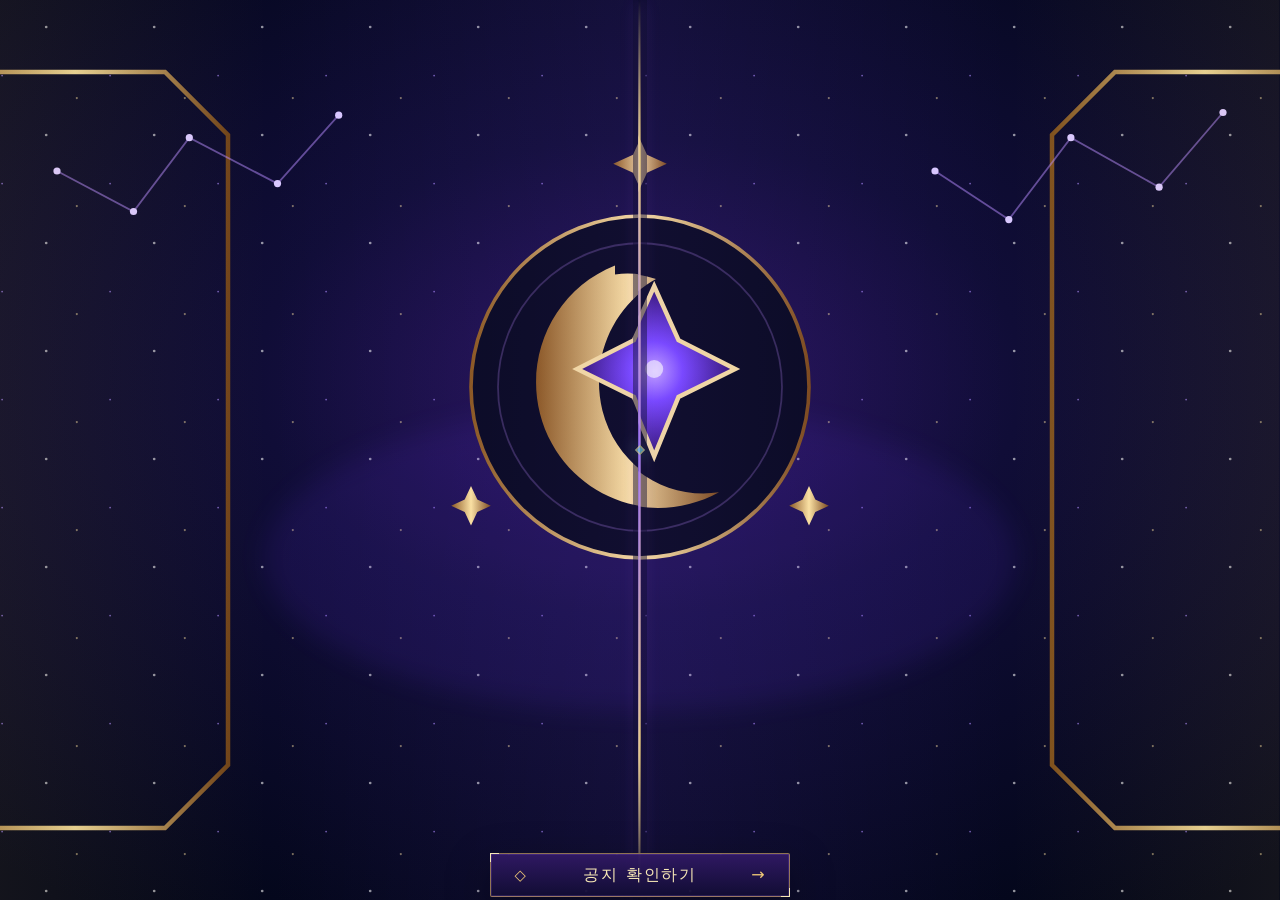
==== index.html @ 8282fabc "Update index.html" ====
<!doctype html>.
<html lang="ko">
<head>
  <meta charset="utf-8" />
  <meta name="viewport" content="width=device-width, initial-scale=1" />
  <meta name="theme-color" content="#040a13" />
  <meta name="description" content="우주네 신규 가입자를 위한 필독 공지 및 이용 안내" />
  <title>우주네 | 신입 필독 공지</title>
  <link rel="icon" type="image/svg+xml" href="assets/favicon.svg" />
  <link rel="preload" as="image" href="assets/wooju-entrance.svg" fetchpriority="high" />
  <link rel="preload" as="image" href="assets/wooju-logo.svg" />
  <link rel="stylesheet" href="styles.css" />
</head>
<body class="entrance-active">
  <div class="ambient" aria-hidden="true">
    <div class="ambient-orb orb-one"></div>
    <div class="ambient-orb orb-two"></div>
    <div class="ambient-orb orb-three"></div>
    <div class="star-field"></div>
  </div>
  <div class="noise" aria-hidden="true"></div>
  <div class="cursor-light" id="cursorLight" aria-hidden="true"></div>

  <section class="entrance entrance-v6" id="entrance" aria-label="우주네 입장 화면" data-busy="false">
    <div class="entrance-reveal" aria-hidden="true">
      <div class="reveal-halo"></div>
      <img src="assets/wooju-logo.svg" alt="" />
      <strong>우주네</strong>
      <span>WOOJU FAMILY NOTICE</span>
    </div>

    <div class="door-panel door-left" aria-hidden="true">
      <img src="assets/wooju-entrance.svg" alt="" />
      <span class="door-inner-edge"></span>
    </div>
    <div class="door-panel door-right" aria-hidden="true">
      <img src="assets/wooju-entrance.svg" alt="" />
      <span class="door-inner-edge"></span>
    </div>

    <div class="entrance-seam" aria-hidden="true"><span></span></div>
    <div class="entrance-flare" aria-hidden="true"></div>

    <div class="entrance-ui">
      <p class="entrance-overline">WOOJU FAMILY · OFFICIAL NOTICE</p>
      <button type="button" class="portal-enter-button" id="enterButton">
        <span class="portal-enter-icon" aria-hidden="true">◇</span>
        <span class="portal-enter-text">공지 확인하기</span>
        <span class="portal-enter-arrow" aria-hidden="true">→</span>
      </button>
      <p class="entrance-key"><kbd>ENTER</kbd> 키 또는 버튼을 눌러 입장하세요</p>
    </div>
  </section>

  <div class="site-shell" id="siteShell" hidden>
    <div class="reading-progress" aria-hidden="true"><div id="readingProgress"></div></div>

    <header class="topbar">
      <a class="brand" href="#welcome" aria-label="우주네 공지 처음으로">
        <img class="brand-logo" src="assets/wooju-logo.svg" alt="" />
        <div>
          <strong>우주네</strong>
          <span>WOOJU FAMILY NOTICE</span>
        </div>
      </a>

      <div class="current-section" aria-live="polite">
        <span>현재 공지</span>
        <strong id="currentSectionLabel">신입 가입 절차</strong>
      </div>

      <div class="topbar-actions">
        <button type="button" class="icon-button mobile-nav-button" id="mobileNavButton" aria-expanded="false" aria-controls="mobileNav" aria-label="공지 목록 열기">
          <span></span><span></span><span></span>
        </button>
        <button type="button" class="ghost-button" id="reopenEntrance">환영 화면</button>
      </div>
    </header>

    <div class="mobile-nav-backdrop" id="mobileNavBackdrop" hidden></div>
    <nav class="mobile-nav" id="mobileNav" aria-label="모바일 공지 메뉴" hidden>
      <div class="mobile-nav-head">
        <div class="mobile-nav-brand"><img src="assets/wooju-logo.svg" alt="" /><div><span>NOTICE INDEX</span><strong>필독 공지 목록</strong></div></div>
        <button type="button" class="nav-close" id="mobileNavClose" aria-label="공지 목록 닫기">×</button>
      </div>
      <a href="#welcome" data-section="welcome"><span>01</span> 신입 가입 절차</a>
      <a href="#rules" data-section="rules"><span>02</span> 우주네 이용수칙</a>
      <a href="#game" data-section="game"><span>03</span> 게임 이용방법</a>
      <a href="#outing" data-section="outing"><span>04</span> 외출 안내</a>
      <a href="#managers" data-section="managers"><span>05</span> 관리자 안내</a>
      <a href="#complete" data-section="complete"><span>06</span> 마무리 안내</a>
    </nav>

    <div class="layout">
      <aside class="sidebar" aria-label="공지 메뉴">
        <div class="sidebar-title">
          <img src="assets/wooju-logo.svg" alt="" />
          <div><span>NOTICE INDEX</span><strong>필독 공지 목록</strong></div>
        </div>
        <nav class="side-nav" id="sideNav">
          <a href="#welcome" data-section="welcome"><span>01</span><b>신입 가입 절차</b></a>
          <a href="#rules" data-section="rules"><span>02</span><b>우주네 이용수칙</b></a>
          <a href="#game" data-section="game"><span>03</span><b>게임 이용방법</b></a>
          <a href="#outing" data-section="outing"><span>04</span><b>외출 안내</b></a>
          <a href="#managers" data-section="managers"><span>05</span><b>관리자 안내</b></a>
          <a href="#complete" data-section="complete"><span>06</span><b>마무리 안내</b></a>
        </nav>
        <div class="sidebar-note">
          <span class="status-dot"></span>
          공지는 운영 상황에 따라 변경될 수 있습니다.
        </div>
      </aside>

      <main class="content" id="content">
        <section class="notice-section hero-section" id="welcome" data-title="신입 가입 절차">
          <div class="section-watermark" aria-hidden="true">01</div>
          <header class="section-header reveal">
            <div class="section-kicker"><span></span> NEW MEMBER GUIDE</div>
            <h2>신입 필독 공지</h2>
            <p class="section-lead">우주네에 오신 것을 환영합니다. 아래 가입 조건과 절차를 순서대로 완료해 주세요.</p>
          </header>

          <div class="notice-banner gold-banner reveal">
            <div class="banner-icon">🔥</div>
            <div>
              <strong>가입 제한 사항</strong>
              <p>2006년생 및 이전 출생자 성인</b>이면 가입할 수 있습니다.</p>
            </div>
          </div>

          <div class="step-grid">
            <article class="step-card reveal">
              <div class="step-number">01</div>
              <div class="step-content">
                <span class="step-label">KAKAO TALK</span>
                <h3>카카오톡 닉네임 변경</h3>
                <p>신규 가입자는 오픈채팅방 닉네임을 아래 양식에 맞게 변경해 주세요.</p>
                <div class="format-box">
                  <span>닉네임 양식</span>
                  <strong> 출생년도 롤닉네임#태그 성별 </strong>
                  <small>예시: 00 이 궤#에에엑 남 </small>
                </div>
              </div>
            </article>

            <article class="step-card reveal">
              <div class="step-number">02</div>
              <div class="step-content">
                <span class="step-label">RECRUIT ROOM</span>
                <h3>공지 구인방 가입</h3>
                <p>본방 닉네임 변경을 완료했다면 구인방에 입장해 동일한 닉네임으로 변경해 주세요.</p>
                <div class="link-panel">
                  <div>
                    <small>구인방 비밀번호</small>
                    <strong id="roomPassword">1107</strong>
                  </div>
                  <button type="button" class="mini-button" id="copyPassword">비밀번호 복사</button>
                </div>
                <a class="external-button kakao" href="https://open.kakao.com/o/gxg5MjFh" target="_blank" rel="noopener noreferrer"><span>우주네 공지 구인방 입장하기</span><i>↗</i></a>
              </div>
            </article>

            <article class="step-card reveal">
              <div class="step-number">03</div>
              <div class="step-content">
                <span class="step-label">DISCORD</span>
                <h3>디스코드 가입 및 자기소개</h3>
                <p>디스코드 서버에 가입한 뒤 질문지를 작성하고, 역할이 부여되면 자기소개 채널에서 양식에 맞게 작성해 주세요.</p>
                <div class="format-box">
                  <span>자기소개 양식</span>
                  <strong>닉네임#태그 / 선호 모드 / 주 라인</strong>
                  <small>예시: 이궤#에에엑 / 솔랭·자랭 / 원딜</small>
                </div>
                <a class="external-button discord" href="https://discord.gg/sddT4wZCD" target="_blank" rel="noopener noreferrer"><span>우주네 디스코드 입장하기</span><i>↗</i></a>
              </div>
            </article>
          </div>

          <div class="sub-guide reveal">
            <div class="sub-guide-title">
              <span>DISCORD GUIDE</span>
              <h3>디스코드 자기소개 진행 순서</h3>
            </div>
            <ol class="timeline-list">
              <li><span>1</span><div><strong>서버 가입 질문지 작성</strong><p>가입 직후 표시되는 질문지를 정확하게 작성해 주세요. 완료 후 역할이 자동으로 부여됩니다.</p></div></li>
              <li><span>2</span><div><strong>자기소개 채널 찾기</strong><p>역할 부여가 완료되면 서버 내 자기소개 채널로 이동해 주세요.</p></div></li>
              <li><span>3</span><div><strong>양식에 맞게 작성</strong><p>앞서 작성된 소개를 참고해 닉네임#태그, 선호 모드, 주 라인을 작성해 주세요.</p></div></li>
            </ol>
          </div>

          <div class="notice-banner danger-banner reveal">
            <div class="banner-icon">📛</div>
            <div>
              <strong>10분 이내 가입 절차를 완료해 주세요</strong>
              <p>입장 후 10분 이내에 절차를 이행하지 않을 경우 강퇴 처리될 수 있습니다.</p>
            </div>
          </div>

          <div class="love-box reveal">
            <span>🖤</span>
            <div><strong>우주네 LOVE BUTTON</strong><p>모든 가입 절차를 완료했다면 오픈채팅방 하트도 한 번 눌러주세요!</p></div>
          </div>

          <div class="section-actions reveal">
            <span></span>
            <a class="next-button" href="#rules">이용수칙 보기 <span>→</span></a>
          </div>
        </section>

        <section class="notice-section" id="rules" data-title="우주네 이용수칙">
          <div class="section-watermark" aria-hidden="true">02</div>
          <header class="section-header reveal">
            <div class="section-kicker"><span></span> COMMUNITY POLICY</div>
            <h2>우주네 이용수칙</h2>
            <p class="section-lead">서로에 대한 존중과 배려를 기본으로, 모두가 즐겁게 게임하기 위한 우리만의 약속입니다.</p>
          </header>

          <div class="notice-banner blue-banner reveal">
            <div class="banner-icon">🙏</div>
            <div>
              <strong>꼭 지켜야 할 마인드</strong>
              <p>과도한 친목, 비난, 무례한 장난과 비매너 행동은 삼가 주세요. 문제가 발생하면 관리자에게 적극적으로 알려 더 깨끗한 문화를 함께 만들어 주세요.</p>
            </div>
          </div>

          <div class="rule-groups reveal">
            <details class="rule-card" open>
              <summary><span class="rule-index">01</span><span>언행과 기본예절</span><i>＋</i></summary>
              <div class="rule-body">
                <ul>
                  <li>상대방의 동의 없이 반말하지 말아주세요.</li>
                  <li>상호 동의 후 편하게 대화하는 것은 가능하지만 처음부터 지나치게 가벼운 말투나 음슴체는 자제해 주세요.</li>
                  <li>비난, 조롱, 욕설 등 상대방의 기분을 상하게 하는 언행은 금지됩니다.</li>
                </ul>
              </div>
            </details>

            <details class="rule-card">
              <summary><span class="rule-index">02</span><span>파티 작성 및 참여</span><i>＋</i></summary>
              <div class="rule-body">
                <ul>
                  <li>파티 신청은 반드시 본인이 직접 작성해야 하며 대리 작성은 금지됩니다.</li>
                  <li>참여 순서는 구인방 작성 기준 선착순이며 예약성 신청은 인정되지 않습니다.</li>
                  <li>작성 후에는 정해진 시간에 접속하고 디스코드에서 대기해 주세요.</li>
                  <li>본방 파티 광고는 최대 2시간에 1회만 가능합니다.</li>
                  <li>외부인은 인원이 부족할 때만 초대할 수 있으며 내전 참여는 불가능합니다.</li>
                </ul>
              </div>
            </details>

            <details class="rule-card">
              <summary><span class="rule-index">03</span><span>디스코드 마이크 필수</span><i>＋</i></summary>
              <div class="rule-body">
                <p>우주네 파티 참여 시 디스코드 마이크 사용은 필수입니다. 최소한의 소통과 게임 브리핑이 가능한 상태로 참여해 주세요.</p>
              </div>
            </details>

            <details class="rule-card">
              <summary><span class="rule-index">04</span><span>금지 행위</span><i>＋</i></summary>
              <div class="rule-body">
                <ul>
                  <li>이성 교제만을 목적으로 반복 접근하거나 불쾌감을 주는 행위</li>
                  <li>우주네 인원만을 따로 모아 별도의 디스코드 서버나 친목 그룹을 만드는 행위</li>
                  <li>노쇼, 금전 대여·요구, 퇴장 조치된 인원과 지속적으로 게임하는 행위</li>
                  <li>문제가 확인되는 경우 관련 자료를 보존하며 필요한 경우 신고 또는 법적 조치가 진행될 수 있습니다.</li>
                  <li>함께 가입한 이용자가 중대한 문제로 퇴장된 경우 상황에 따라 동반 가입자도 함께 조치될 수 있습니다.</li>
                </ul>
              </div>
            </details>

            <details class="rule-card">
              <summary><span class="rule-index">05</span><span>활동 유지 기준</span><i>＋</i></summary>
              <div class="rule-body activity-grid">
                <div><small>기존 이용자</small><strong>월 2회 이상</strong><span>3인 이상 파티 참여</span></div>
                <div><small>신규 이용자</small><strong>가입 후 7일 이내 1회</strong><span>3인 이상 파티 참여</span></div>
                <div><small>관리자</small><strong>주 2회 이상</strong><span>3인 이상 파티 참여</span></div>
                <p class="full-row">현실 일정이나 개인 사정으로 참여가 어렵다면 미리 관리자에게 알려주세요. 사전에 전달된 사유가 있다면 바로 퇴장 처리하지 않습니다.</p>
              </div>
            </details>

            <details class="rule-card">
              <summary><span class="rule-index">06</span><span>채팅방 기본 규칙</span><i>＋</i></summary>
              <div class="rule-body">
                <div class="strong-warning">❌ 작성한 메시지는 절대 임의로 삭제하지 말아주세요.</div>
                <div class="strong-warning">❌ 기본적인 매너와 예의를 반드시 지켜주세요.</div>
              </div>
            </details>
          </div>

          <div class="notice-banner danger-banner compact-banner reveal">
            <div class="banner-icon">💥</div>
            <div><strong>이용수칙 미숙지로 인한 불이익은 본인 책임입니다.</strong><p>규칙 위반 시 경고가 부여되며 중대한 사안은 별도의 경고 없이 즉시 제재 또는 퇴장 처리될 수 있습니다.</p></div>
          </div>

          <div class="section-actions reveal">
            <a class="prev-button" href="#welcome">← 가입 절차</a>
            <a class="next-button" href="#game">게임 이용방법 <span>→</span></a>
          </div>
        </section>

        <section class="notice-section" id="game" data-title="게임 이용방법">
          <div class="section-watermark" aria-hidden="true">03</div>
          <header class="section-header reveal">
            <div class="section-kicker"><span></span> GAME PLAY GUIDE</div>
            <h2>우주네 게임 이용방법</h2>
            <p class="section-lead">파티에 참가하기 전 아래 실전 이용 규칙을 확인해 주세요.</p>
          </header>

          <div class="feature-grid three-columns">
            <article class="feature-card reveal">
              <span class="feature-icon">1️⃣</span>
              <h3>파티 게임 매너</h3>
              <ul>
                <li>과도한 훈수, 지적, 욕설, 한숨은 자제해 주세요.</li>
                <li>팀원에게 불쾌감을 주지 않도록 언행에 주의해 주세요.</li>
                <li>고의로 게임을 망치는 행위는 절대 금지합니다.</li>
                <li>파티 참여 시 디스코드 마이크를 켜고 최소한의 소통과 브리핑을 해주세요.</li>
              </ul>
            </article>

            <article class="feature-card reveal">
              <span class="feature-icon">2️⃣</span>
              <h3>막판 및 파티 해체</h3>
              <ul>
                <li>이번 판이 막판이면 이름을 빼고 시간 표기에 <b>‘다음 판’</b>을 적어주세요.</li>
                <li>파티 자체를 종료한다면 구인글에 <b>‘쫑’</b> 또는 <b>‘ㅉ’</b>을 남겨주세요.</li>
                <li>다음 참여자들이 혼동 없이 이용할 수 있도록 종료 표시를 정확히 해주세요.</li>
              </ul>
            </article>

            <article class="feature-card reveal">
              <span class="feature-icon">3️⃣</span>
              <h3>양식 작성 규칙</h3>
              <ul>
                <li>파티 모집 양식을 반드시 준수해 주세요.</li>
                <li>타인이 대신 작성하는 대리 신청은 금지됩니다.</li>
                <li>닉네임 작성 시 롤 태그를 반드시 함께 기입해 주세요.</li>
                <li>고정 인원끼리만 반복해서 게임하는 행위를 줄이기 위한 규칙입니다.</li>
              </ul>
            </article>
          </div>

          <div class="quote-panel reveal"><span>“</span>승패보다 함께하는 사람에 대한 존중이 우선입니다.<span>”</span></div>

          <div class="section-actions reveal">
            <a class="prev-button" href="#rules">← 이용수칙</a>
            <a class="next-button" href="#outing">외출 안내 <span>→</span></a>
          </div>
        </section>

        <section class="notice-section" id="outing" data-title="외출 안내">
          <div class="section-watermark" aria-hidden="true">04</div>
          <header class="section-header reveal">
            <div class="section-kicker"><span></span> TEMPORARY LEAVE</div>
            <h2>우주네 외출 안내</h2>
            <p class="section-lead">배터리 문제, 여행, 휴대폰 교체·수리 등 개인적인 사정으로 톡방을 잠시 나가야 할 때 이용하는 제도입니다.</p>
          </header>

          <div class="outing-layout reveal">
            <div class="outing-visual" aria-hidden="true">
              <div class="outing-stars"></div>
              <div class="moon"></div>
              <div class="mountain mountain-one"></div>
              <div class="mountain mountain-two"></div>
              <div class="path-line"></div>
              <div class="outing-badge">AWAY</div>
            </div>
            <div class="outing-copy">
              <h3>잠시 나가야 한다면 외출 관리자에게 먼저 연락해 주세요.</h3>
              <p>방을 나가기 전 외출 사유와 복귀 예정일을 전달해야 합니다. 관리자에게 알리지 않고 임의로 퇴장한 경우 재입장이 제한될 수 있습니다.</p>
              <div class="format-box outing-format">
                <span>외출 신청 예시</span>
                <strong>닉네임 / 외출 사유 / 외출 기간 / 복귀 예정일</strong>
                <small>예시: 이궤 / 휴대폰 수리 / 7월 30일~8월 2일 / 8월 2일 복귀</small>
              </div>
              <div class="manager-chip"><span>💙</span><div><small>외출 관리자</small><strong>효 월</strong></div></div>
            </div>
          </div>

          <div class="section-actions reveal">
            <a class="prev-button" href="#game">← 게임 이용방법</a>
            <a class="next-button" href="#managers">관리자 안내 <span>→</span></a>
          </div>
        </section>

        <section class="notice-section" id="managers" data-title="관리자 안내">
          <div class="section-watermark" aria-hidden="true">05</div>
          <header class="section-header reveal">
            <div class="section-kicker"><span></span> WOOJU FAMILY MANAGER</div>
            <h2>관리자 안내</h2>
            <p class="section-lead">문의 내용에 맞는 담당 관리자에게 연락하면 더욱 빠르게 도움을 받을 수 있습니다.</p>
          </header>

          <div class="manager-grid">
            <article class="manager-card reveal" data-heart="❤"><span class="manager-heart">❤</span><div class="manager-avatar">a</div><h3>aa5a#우 주</h3><strong>대장 · 총사령관</strong><p>우주네 전체 운영 총괄</p></article>
            <article class="manager-card reveal" data-heart="🧡"><span class="manager-heart">🧡</span><div class="manager-avatar">노</div><h3>노 을#빛바다</h3><strong>부대장</strong><p>디스코드 관리 · 고민 상담</p></article>
            <article class="manager-card reveal" data-heart="💛"><span class="manager-heart">💛</span><div class="manager-avatar">M</div><h3>MU지개반사#KR1</h3><strong>외전 관리자</strong><p>외전 관련 운영 및 문의</p></article>
            <article class="manager-card reveal" data-heart="💚"><span class="manager-heart">💚</span><div class="manager-avatar">이</div><h3>이 브#E v e</h3><strong>디스코드 관리자</strong><p>디스코드 서버 이용 문의</p></article>
            <article class="manager-card reveal" data-heart="💙"><span class="manager-heart">💙</span><div class="manager-avatar">효</div><h3>효 월#0227</h3><strong>외출 관리자</strong><p>외출 신청 및 복귀 문의</p></article>
            <article class="manager-card reveal" data-heart="💜"><span class="manager-heart">💜</span><div class="manager-avatar">R</div><h3>RAON#0501</h3><strong>내전·외전 관리자</strong><p>내전 및 외전 진행 관리</p></article>
            <article class="manager-card reveal" data-heart="🤎"><span class="manager-heart">🤎</span><div class="manager-avatar">T</div><h3>T1 Aiming#KR1</h3><strong>구인방 관리자</strong><p>구인방 및 파티 모집 문의</p></article>
            <article class="manager-card reveal" data-heart="🖤"><span class="manager-heart">🖤</span><div class="manager-avatar">토</div><h3>토실토실토끼#깡 총</h3><strong>모든 문의 서브 관리자</strong><p>담당자가 불분명한 기타 문의 응대</p></article>
            <article class="manager-card featured-manager reveal" data-heart="💖"><span class="manager-heart">💖</span><div class="manager-avatar">이</div><h3>이 궤#에에엑</h3><strong>웹사이트 관리자</strong><p>공지 사이트 제작 · 수정 · 오류 문의</p></article>
          </div>

          <div class="contact-guide reveal">
            <div class="contact-guide-head"><span>QUICK CONTACT</span><h3>빠른 문의 안내</h3></div>
            <div class="contact-grid">
              <span>외출 신청 <b>효 월</b></span>
              <span>구인방 관련 <b>T1 Aiming</b></span>
              <span>디스코드 관련 <b>노 을 · 이 브</b></span>
              <span>내전·외전 관련 <b>RAON · MU지개반사</b></span>
              <span>기타 문의 관련 <b>토실토실토끼</b></span>
              <span>웹사이트 오류 <b>이 궤</b></span>
            </div>
          </div>

          <div class="section-actions reveal">
            <a class="prev-button" href="#outing">← 외출 안내</a>
            <a class="next-button" href="#complete">마무리 안내 <span>→</span></a>
          </div>
        </section>

        <section class="notice-section completion-section" id="complete" data-title="마무리 안내">
          <div class="section-watermark" aria-hidden="true">06</div>
          <div class="final-visual reveal" aria-hidden="true">
            <div class="final-orbit orbit-one"></div>
            <div class="final-orbit orbit-two"></div>
            <img class="final-logo" src="assets/wooju-logo.svg" alt="" />
          </div>
          <header class="section-header reveal">
            <div class="section-kicker centered"><span></span> WELCOME TO WOOJU FAMILY <span></span></div>
            <h2>이제 우주네를 즐겨주세요</h2>
            <p class="section-lead">가입 절차와 이용수칙을 모두 읽으셨다면 준비가 끝났습니다. 서로를 존중하며 즐겁게 활동해 주세요.</p>
          </header>

          <div class="final-summary reveal">
            <span><b>01</b> 가입 절차</span>
            <span><b>02</b> 이용수칙</span>
            <span><b>03</b> 게임 이용방법</span>
            <span><b>04</b> 외출 안내</span>
            <span><b>05</b> 관리자 안내</span>
          </div>

          <button type="button" class="complete-button reveal" id="completeButton">
            <span>우주네 공지 확인 완료</span>
            <small>버튼을 눌러 안내를 마무리하세요</small>
          </button>

          <a class="text-link reveal" href="#welcome">공지 처음부터 다시 보기</a>
        </section>

        <footer class="footer">
          <div class="brand footer-brand"><img class="brand-logo" src="assets/wooju-logo.svg" alt="" /><div><strong>우주네</strong><span>별빛 아래, 하나로 이어진 우리의 이야기</span></div></div>
          <p>본 페이지는 우주네 오픈채팅방 신규 가입자를 위한 공식 공지 페이지입니다.</p>
        </footer>
      </main>
    </div>

    <button type="button" class="back-to-top" id="backToTop" aria-label="페이지 맨 위로">↑</button>
  </div>

  <div class="toast" id="toast" role="status" aria-live="polite"></div>

  <div class="modal" id="successModal" hidden>
    <div class="modal-backdrop" data-close-modal></div>
    <div class="modal-panel" role="dialog" aria-modal="true" aria-labelledby="successTitle">
      <div class="modal-rays" aria-hidden="true"></div>
      <div class="success-ring"><span>✓</span></div>
      <p class="eyebrow">WELCOME TO WOOJU FAMILY</p>
      <h2 id="successTitle">가입 준비가 완료되었습니다!</h2>
      <p>디스코드 자기소개까지 완료하셨다면 모든 가입 절차가 끝났습니다.<br />규칙을 지키며 즐겁게 활동해 주세요! 🤞</p>
      <button type="button" class="primary-button" data-close-modal><span>확인</span><span class="button-arrow">→</span></button>
    </div>
  </div>

  <script src="script.js"></script>
</body>
</html>
---- styles.css ----
:root {
  --bg: #030811;
  --bg-soft: #07111e;
  --panel: rgba(8, 20, 34, 0.82);
  --panel-strong: #0b192a;
  --panel-light: #10253b;
  --line: rgba(159, 190, 219, 0.15);
  --line-bright: rgba(95, 207, 226, 0.25);
  --line-gold: rgba(216, 183, 102, 0.42);
  --text: #eef5fb;
  --muted: #9caec0;
  --gold: #d9b96b;
  --gold-light: #f4dfa1;
  --cyan: #5dcde1;
  --cyan-soft: #2e7189;
  --blue: #5c8cff;
  --danger: #ff7582;
  --success: #76d9a4;
  --shadow: 0 30px 90px rgba(0, 0, 0, 0.46);
  --sidebar-width: 270px;
  --topbar-height: 78px;
}

* { box-sizing: border-box; }
html { scroll-behavior: smooth; scroll-padding-top: var(--topbar-height); }
body {
  margin: 0;
  min-width: 320px;
  min-height: 100vh;
  color: var(--text);
  background: var(--bg);
  font-family: "Pretendard", "Noto Sans KR", "Apple SD Gothic Neo", "Malgun Gothic", system-ui, sans-serif;
  line-height: 1.68;
  overflow-x: hidden;
}

a { color: inherit; text-decoration: none; }
button, input { font: inherit; }
button { color: inherit; }
[hidden] { display: none !important; }
::selection { color: #061019; background: var(--gold-light); }

.ambient {
  position: fixed;
  inset: 0;
  z-index: -3;
  overflow: hidden;
  pointer-events: none;
  background:
    linear-gradient(180deg, rgba(4, 11, 19, .35), rgba(2, 6, 12, .9)),
    radial-gradient(circle at 50% -10%, rgba(66, 159, 196, .12), transparent 42%);
}
.ambient::after {
  content: "";
  position: absolute;
  inset: 0;
  background-image:
    linear-gradient(rgba(96, 150, 182, .035) 1px, transparent 1px),
    linear-gradient(90deg, rgba(96, 150, 182, .035) 1px, transparent 1px);
  background-size: 88px 88px;
  mask-image: linear-gradient(to bottom, rgba(0,0,0,.85), transparent 82%);
}
.ambient-orb {
  position: absolute;
  border-radius: 50%;
  filter: blur(75px);
  opacity: .28;
  animation: orbFloat 18s ease-in-out infinite alternate;
}
.orb-one { width: 520px; height: 520px; left: -180px; top: 8%; background: #155278; }
.orb-two { width: 450px; height: 450px; right: -130px; top: 28%; background: #735a1d; animation-delay: -6s; }
.orb-three { width: 380px; height: 380px; left: 42%; bottom: -170px; background: #123f64; animation-delay: -11s; }
.star-field {
  position: absolute;
  inset: -20%;
  opacity: .28;
  background-image:
    radial-gradient(circle, rgba(255,255,255,.7) 0 1px, transparent 1.4px),
    radial-gradient(circle, rgba(95,205,225,.5) 0 1px, transparent 1.6px);
  background-position: 0 0, 27px 36px;
  background-size: 78px 78px, 113px 113px;
  animation: starDrift 70s linear infinite;
}
.noise {
  position: fixed;
  inset: 0;
  pointer-events: none;
  z-index: 200;
  opacity: .035;
  background-image: url("data:image/svg+xml,%3Csvg viewBox='0 0 180 180' xmlns='http://www.w3.org/2000/svg'%3E%3Cfilter id='n'%3E%3CfeTurbulence type='fractalNoise' baseFrequency='.88' numOctaves='3' stitchTiles='stitch'/%3E%3C/filter%3E%3Crect width='100%25' height='100%25' filter='url(%23n)' opacity='.75'/%3E%3C/svg%3E");
}
.cursor-light {
  position: fixed;
  z-index: -1;
  width: 440px;
  height: 440px;
  left: 0;
  top: 0;
  transform: translate(-50%, -50%);
  border-radius: 50%;
  pointer-events: none;
  opacity: .08;
  filter: blur(8px);
  background: radial-gradient(circle, rgba(83, 202, 225, .8), transparent 68%);
  transition: opacity .3s ease;
}

/* Entrance — lightweight, compositor-only motion */
body.entrance-active .ambient,
body.entrance-active .noise,
body.entrance-active .cursor-light {
  visibility: hidden;
}
.entrance {
  position: fixed;
  inset: 0;
  z-index: 150;
  display: grid;
  place-items: center;
  overflow: hidden;
  isolation: isolate;
  background: #02060c;
  opacity: 1;
  transition: opacity .26s ease-out;
}
.entrance-sky {
  position: absolute;
  inset: 0;
  z-index: -2;
  background:
    radial-gradient(ellipse at 50% 44%, rgba(64, 166, 199, .23), transparent 30%),
    radial-gradient(ellipse at 50% 90%, rgba(217, 180, 92, .13), transparent 38%),
    linear-gradient(180deg, #02060d 0%, #071522 60%, #02050a 100%);
}
.entrance-sky::before {
  content: "";
  position: absolute;
  inset: 0;
  opacity: .16;
  background-image: radial-gradient(circle, rgba(255,255,255,.72) 0 1px, transparent 1.35px);
  background-size: 86px 86px;
}
.entrance-sky::after { display: none; }

.portal-world {
  position: absolute;
  inset: 0;
  z-index: 0;
  overflow: hidden;
  opacity: 1;
  transform: translate3d(0,0,0) scale(1);
  transform-origin: center;
  background:
    radial-gradient(circle at 50% 45%, rgba(239,218,151,.34), transparent 4%),
    radial-gradient(ellipse at 50% 48%, rgba(68,184,216,.31), transparent 23%),
    linear-gradient(180deg, #061321 0 45%, #02070d 100%);
  transition: transform .36s ease-out, opacity .26s ease-out;
  will-change: transform, opacity;
}
.portal-world::before {
  content: "";
  position: absolute;
  inset: 0;
  opacity: .35;
  background: repeating-conic-gradient(from 0deg at 50% 50%, rgba(90,205,226,.07) 0 1deg, transparent 1deg 14deg);
  mask-image: radial-gradient(circle at center, #000 0 8%, rgba(0,0,0,.82) 26%, transparent 66%);
}
.portal-world::after {
  content: "";
  position: absolute;
  inset: 0;
  background:
    linear-gradient(90deg, rgba(2,7,13,.92), transparent 21% 79%, rgba(2,7,13,.92)),
    linear-gradient(180deg, transparent 52%, rgba(0,0,0,.58));
}
.portal-horizon {
  position: absolute;
  z-index: 1;
  left: 50%;
  top: 47%;
  width: min(74vw, 860px);
  height: 2px;
  transform: translateX(-50%);
  background: linear-gradient(90deg, transparent, rgba(96,211,231,.82), #f0d790, rgba(96,211,231,.82), transparent);
  box-shadow: 0 0 18px rgba(89,203,225,.5), 0 0 54px rgba(88,190,214,.18);
}
.portal-path {
  position: absolute;
  z-index: 1;
  left: 50%;
  top: 48%;
  bottom: -12%;
  width: min(64vw, 660px);
  transform: translateX(-50%);
  clip-path: polygon(47% 0, 53% 0, 100% 100%, 0 100%);
  background:
    repeating-linear-gradient(180deg, transparent 0 44px, rgba(224,196,118,.1) 45px, transparent 46px),
    linear-gradient(180deg, rgba(219,190,113,.14), rgba(41,127,158,.07) 38%, rgba(2,7,13,.1));
}
.portal-destination {
  position: absolute;
  z-index: 2;
  left: 50%;
  top: 43.5%;
  display: grid;
  gap: 2px;
  transform: translate(-50%, -50%) scale(.72);
  text-align: center;
  opacity: .58;
  text-shadow: 0 0 16px rgba(94,206,226,.46);
}
.portal-destination span {
  color: #f1dfaa;
  font-family: Georgia, "Times New Roman", serif;
  font-size: clamp(1rem, 2.5vw, 1.7rem);
  letter-spacing: .26em;
}
.portal-destination small { color: #83b6c7; font-size: .48rem; letter-spacing: .34em; }
.portal-rings { display: none; }

.gate {
  position: absolute;
  z-index: 3;
  top: 0;
  bottom: 0;
  width: 50.15%;
  overflow: hidden;
  transform: translate3d(0,0,0);
  backface-visibility: hidden;
  background:
    linear-gradient(90deg, rgba(255,255,255,.025), transparent 30%),
    repeating-linear-gradient(90deg, transparent 0 16.8%, rgba(216,183,102,.055) 17.2%, transparent 17.7%),
    linear-gradient(180deg, #0a1a2e 0%, #06101d 70%, #02060b 100%);
  border-color: rgba(216,183,102,.2);
  border-style: solid;
  box-shadow: inset 0 0 90px rgba(0,0,0,.46), 0 0 30px rgba(0,0,0,.55);
  transition: transform .72s cubic-bezier(.76,0,.24,1);
  will-change: transform;
}
.gate::before {
  content: "";
  position: absolute;
  top: 5%;
  bottom: 5%;
  width: 23%;
  border: 1px solid rgba(216,183,102,.17);
  background:
    linear-gradient(180deg, rgba(216,183,102,.07), transparent 38%, rgba(45,126,161,.07)),
    repeating-linear-gradient(0deg, transparent 0 48px, rgba(216,183,102,.04) 49px, transparent 50px);
}
.gate::after { display: none; }
.gate > span {
  position: absolute;
  top: 50%;
  width: 110px;
  height: 110px;
  transform: translateY(-50%) rotate(45deg);
  border: 1px solid rgba(216,183,102,.24);
  box-shadow: inset 0 0 0 9px rgba(3,10,18,.72), inset 0 0 0 10px rgba(95,204,224,.13);
}
.gate-left { left: 0; border-width: 0 1px 0 0; }
.gate-right { right: 0; border-width: 0 0 0 1px; }
.gate-left::before { right: 8%; }
.gate-right::before { left: 8%; }
.gate-left > span { right: -55px; }
.gate-right > span { left: -55px; }
.gate-seam {
  position: absolute;
  z-index: 5;
  top: 0;
  bottom: 0;
  left: 50%;
  width: 2px;
  transform: translateX(-50%) scaleY(1);
  transform-origin: center;
  opacity: .9;
  background: linear-gradient(180deg, transparent 5%, rgba(244,223,161,.76), rgba(92,205,225,.95), rgba(244,223,161,.76), transparent 95%);
  box-shadow: 0 0 12px rgba(92,205,225,.5), 0 0 30px rgba(244,223,161,.22);
  transition: opacity .18s ease-out, transform .32s ease-out;
}
.entrance-aura {
  position: absolute;
  z-index: 2;
  top: 10%;
  bottom: 10%;
  left: 50%;
  width: min(28vw, 300px);
  transform: translateX(-50%) scaleX(.08);
  opacity: .2;
  background: linear-gradient(90deg, transparent, rgba(93,205,225,.34), rgba(250,232,174,.48), rgba(93,205,225,.34), transparent);
  transition: transform .58s ease-out, opacity .42s ease-out;
  will-change: transform, opacity;
}
.entry-flash {
  position: absolute;
  z-index: 9;
  inset: 0;
  pointer-events: none;
  opacity: 0;
  background: rgba(232,247,255,.72);
  transition: opacity .18s ease-out;
}
.entrance-content {
  position: relative;
  z-index: 7;
  width: min(1120px, calc(100% - 48px));
  padding: 42px 24px;
  text-align: center;
  transform: translate3d(0,0,0);
  transition: opacity .18s ease-out, transform .22s ease-out;
  will-change: transform, opacity;
}
.entrance-content::before,
.entrance-content::after {
  content: "";
  position: absolute;
  top: 49%;
  width: clamp(40px, 12vw, 150px);
  height: 1px;
  background: linear-gradient(90deg, transparent, rgba(216,183,102,.55));
}
.entrance-content::before { right: calc(100% - 40px); }
.entrance-content::after { left: calc(100% - 40px); transform: scaleX(-1); }
.entrance h1 {
  margin: 0;
  font-family: Georgia, "Times New Roman", serif;
  font-size: clamp(2.25rem, 6vw, 5rem);
  line-height: 1.12;
  letter-spacing: -.035em;
  text-shadow: 0 8px 44px rgba(0,0,0,.62);
}
.entrance h1 em { color: var(--gold-light); font-style: normal; }
@media (min-width: 701px) { .entrance h1 > span { white-space: nowrap; } }
.entrance-copy { margin: 22px auto 31px; color: #b5c7d8; font-size: clamp(.96rem, 2vw, 1.14rem); }
.entrance-bottom {
  position: absolute;
  left: 50%;
  bottom: 25px;
  z-index: 7;
  display: flex;
  align-items: center;
  gap: 14px;
  width: min(560px, calc(100% - 48px));
  transform: translateX(-50%);
  color: #5d758a;
  font-size: .58rem;
  letter-spacing: .24em;
  transition: opacity .18s ease-out, transform .22s ease-out;
}
.entrance-bottom span { flex: 1; height: 1px; background: linear-gradient(90deg, transparent, rgba(216,183,102,.3)); }
.entrance-bottom span:last-child { transform: scaleX(-1); }
.keyboard-hint { margin: 18px 0 0; color: #6c8196; font-size: .76rem; }
kbd { padding: 3px 7px; border: 1px solid rgba(216,183,102,.25); border-bottom-color: rgba(216,183,102,.48); border-radius: 4px; background: rgba(0,0,0,.25); color: #b9a978; font-size: .64rem; letter-spacing: .08em; }

.entrance.opening .entrance-content {
  opacity: 0;
  transform: translate3d(0,-5px,0) scale(.985);
  pointer-events: none;
}
.entrance.opening .entrance-bottom {
  opacity: 0;
  transform: translateX(-50%) translateY(8px);
}
.entrance.opening .gate-seam {
  opacity: 0;
  transform: translateX(-50%) scaleY(.7);
}
.entrance.opening .gate-left { transform: translate3d(-101%,0,0); }
.entrance.opening .gate-right { transform: translate3d(101%,0,0); }
.entrance.opening .entrance-aura {
  opacity: .74;
  transform: translateX(-50%) scaleX(1);
}
.entrance.opening .portal-world { transform: translate3d(0,0,0) scale(1.018); }
.entrance.crossing { opacity: 0; pointer-events: none; }
.entrance.crossing .portal-world { transform: translate3d(0,0,0) scale(1.065); opacity: .82; }
.entrance.crossing .entry-flash { opacity: .16; }
.entrance.leaving { opacity: 0; pointer-events: none; }

@media (prefers-reduced-motion: reduce) {
  .gate,
  .entrance,
  .entrance-content,
  .entrance-bottom,
  .entrance-aura,
  .portal-world,
  .gate-seam,
  .site-shell { transition-duration: .01ms !important; }
}

/* Shared branding */
.crest {
  position: relative;
  display: grid;
  place-items: center;
  border-radius: 50%;
  background: linear-gradient(145deg, rgba(235,214,151,.18), rgba(32,90,122,.16));
  border: 1px solid rgba(231, 205, 129, .65);
  box-shadow: inset 0 0 0 7px rgba(8, 23, 38, .9), inset 0 0 0 8px rgba(229, 204, 134, .22), 0 0 34px rgba(88, 185, 203, .15);
}
.crest::before, .crest::after {
  content: "";
  position: absolute;
  width: 12px;
  height: 12px;
  border: solid var(--gold);
  transform: rotate(45deg);
  background: #07111e;
}
.crest::before { left: -7px; border-width: 1px 0 0 1px; }
.crest::after { right: -7px; border-width: 0 1px 1px 0; }
.crest-large { width: 112px; height: 112px; margin: 0 auto 28px; }
.crest-small { width: 44px; height: 44px; flex: 0 0 auto; }
.crest-inner {
  display: grid;
  place-items: center;
  width: 72%;
  height: 72%;
  border-radius: 50%;
  color: var(--gold-light);
  border: 1px solid rgba(221, 189, 107, .42);
  font-family: Georgia, serif;
  font-size: 2rem;
  font-weight: 700;
}
.crest-small .crest-inner { font-size: 1.05rem; }
.entrance-crest { animation: crestFloat 3.8s ease-in-out infinite; }

.eyebrow { margin: 0 0 12px; color: var(--gold); font-size: .7rem; font-weight: 700; letter-spacing: .28em; }
.primary-button,
.complete-button {
  position: relative;
  display: inline-flex;
  align-items: center;
  justify-content: center;
  gap: 17px;
  min-width: 235px;
  padding: 15px 25px;
  overflow: hidden;
  border: 1px solid rgba(235, 210, 137, .7);
  background: linear-gradient(180deg, #183a50, #091c2c);
  color: #f8ebc4;
  cursor: pointer;
  box-shadow: inset 0 0 0 3px rgba(7,17,29,.74), 0 14px 38px rgba(0,0,0,.4);
  transition: transform .25s ease, border-color .25s ease, box-shadow .25s ease;
}
.primary-button::before,
.complete-button::before {
  content: "";
  position: absolute;
  inset: 0;
  background: linear-gradient(110deg, transparent 25%, rgba(255,255,255,.13) 50%, transparent 75%);
  transform: translateX(-120%);
  transition: transform .65s ease;
}
.primary-button:hover::before,
.complete-button:hover::before { transform: translateX(120%); }
.primary-button:hover,
.complete-button:hover { transform: translateY(-3px); border-color: #f2d680; box-shadow: inset 0 0 0 3px rgba(7,17,29,.72), 0 18px 46px rgba(0,0,0,.5), 0 0 28px rgba(92,205,225,.14); }
.primary-button:active,
.complete-button:active { transform: translateY(-1px); }
.primary-button:focus-visible, a:focus-visible, button:focus-visible, summary:focus-visible { outline: 3px solid rgba(83, 197, 216, .42); outline-offset: 3px; }
.button-arrow { position: relative; font-size: 1.2rem; color: var(--gold-light); transition: transform .25s ease; }
.primary-button:hover .button-arrow { transform: translateX(4px); }
.button-glyph { color: var(--cyan); font-size: .86rem; animation: glyphPulse 2s ease-in-out infinite; }

/* Main shell */
.site-shell { min-height: 100vh; opacity: 0; transform: translate3d(0,0,0) scale(1.012); transition: opacity .28s ease-out, transform .4s ease-out; }
.site-shell.entering { opacity: 1; transform: translate3d(0,0,0) scale(1.012); transition: none; }
.site-shell.ready { opacity: 1; transform: translate3d(0,0,0) scale(1); }
.reading-progress { position: fixed; top: 0; left: 0; right: 0; z-index: 101; height: 3px; background: rgba(255,255,255,.025); }
.reading-progress > div { width: 0; height: 100%; background: linear-gradient(90deg, var(--cyan), var(--gold-light)); box-shadow: 0 0 12px rgba(92,205,225,.4); }
.topbar {
  position: sticky;
  top: 0;
  z-index: 90;
  display: grid;
  grid-template-columns: 1fr auto 1fr;
  align-items: center;
  gap: 24px;
  height: var(--topbar-height);
  padding: 0 28px;
  border-bottom: 1px solid var(--line);
  background: rgba(3, 10, 18, .82);
  backdrop-filter: blur(20px) saturate(130%);
  box-shadow: 0 12px 34px rgba(0,0,0,.16);
}
.brand { display: flex; align-items: center; gap: 13px; justify-self: start; }
.brand strong { display: block; color: #f2e6bd; font-family: Georgia, serif; font-size: 1.24rem; letter-spacing: .14em; }
.brand span { display: block; color: #6f8498; font-size: .61rem; letter-spacing: .2em; }
.current-section { min-width: 180px; text-align: center; }
.current-section span { display: block; color: #5f7589; font-size: .58rem; letter-spacing: .16em; }
.current-section strong { display: block; margin-top: 2px; color: #c5d4df; font-size: .8rem; font-weight: 500; }
.topbar-actions { display: flex; justify-content: flex-end; align-items: center; gap: 12px; }
.ghost-button { padding: 9px 13px; border: 1px solid var(--line); border-radius: 5px; color: #91a5b7; background: rgba(255,255,255,.015); cursor: pointer; transition: .22s ease; }
.ghost-button:hover { color: #f0e2b6; border-color: rgba(216,184,106,.36); background: rgba(216,184,106,.045); }
.icon-button { border: 0; background: transparent; cursor: pointer; }
.mobile-nav-button { display: none; width: 38px; height: 38px; padding: 8px; }
.mobile-nav-button span { display: block; height: 1px; margin: 5px 0; background: #a8bac8; transition: .22s ease; }

.layout { display: grid; grid-template-columns: var(--sidebar-width) minmax(0, 1fr); }
.sidebar {
  position: sticky;
  top: var(--topbar-height);
  align-self: start;
  height: calc(100vh - var(--topbar-height));
  padding: 31px 19px;
  border-right: 1px solid var(--line);
  background: linear-gradient(180deg, rgba(5, 14, 24, .72), rgba(4, 10, 18, .45));
  backdrop-filter: blur(16px);
}
.sidebar::after { content: ""; position: absolute; top: 0; right: -1px; width: 1px; height: 22%; background: linear-gradient(180deg, var(--gold), transparent); opacity: .35; }
.sidebar-title { padding: 0 11px 20px; }
.sidebar-title span { display: block; color: var(--gold); font-size: .61rem; letter-spacing: .22em; }
.sidebar-title strong { display: block; margin-top: 4px; font-size: .95rem; }
.side-nav { position: relative; display: grid; gap: 6px; }
.side-nav::before { content: ""; position: absolute; top: 18px; bottom: 18px; left: 25px; width: 1px; background: rgba(128,157,182,.12); }
.side-nav a {
  position: relative;
  display: flex;
  align-items: center;
  gap: 13px;
  min-height: 44px;
  padding: 10px 12px;
  border: 1px solid transparent;
  border-radius: 6px;
  color: #7f93a6;
  font-size: .87rem;
  transition: color .22s ease, background .22s ease, border-color .22s ease, transform .22s ease;
}
.side-nav a::after { content: ""; position: absolute; right: 10px; width: 4px; height: 4px; transform: rotate(45deg) scale(0); background: var(--gold); transition: .22s ease; }
.side-nav a span { position: relative; z-index: 1; display: grid; place-items: center; width: 28px; height: 28px; flex: 0 0 auto; border: 1px solid rgba(125,153,177,.17); border-radius: 50%; color: #5b7185; background: #07111e; font-size: .64rem; transition: .22s ease; }
.side-nav a b { font-weight: 500; }
.side-nav a:hover { color: var(--text); background: rgba(255,255,255,.026); transform: translateX(2px); }
.side-nav a.active { color: #f0e3b6; border-color: rgba(216, 184, 106, .2); background: linear-gradient(90deg, rgba(216,184,106,.10), rgba(42,109,142,.055)); }
.side-nav a.active span { color: #f0dc9c; border-color: rgba(216,184,106,.45); box-shadow: 0 0 16px rgba(216,184,106,.1); }
.side-nav a.active::after { transform: rotate(45deg) scale(1); }
.sidebar-note { position: absolute; left: 29px; right: 29px; bottom: 25px; color: #607588; font-size: .7rem; }
.status-dot { display: inline-block; width: 7px; height: 7px; margin-right: 7px; border-radius: 50%; background: var(--success); box-shadow: 0 0 12px rgba(114,215,160,.65); animation: statusPulse 2.2s ease-in-out infinite; }

.mobile-nav-backdrop { position: fixed; inset: 0; z-index: 110; background: rgba(0,0,0,.65); backdrop-filter: blur(5px); opacity: 0; transition: opacity .25s ease; }
.mobile-nav-backdrop.open { opacity: 1; }
.mobile-nav {
  position: fixed;
  top: 0;
  right: 0;
  bottom: 0;
  z-index: 120;
  width: min(340px, 88vw);
  padding: 22px 18px;
  border-left: 1px solid var(--line-gold);
  background: linear-gradient(180deg, #091725, #030a12);
  box-shadow: -30px 0 80px rgba(0,0,0,.45);
  transform: translateX(105%);
  transition: transform .32s cubic-bezier(.68,0,.2,1);
}
.mobile-nav.open { transform: translateX(0); }
.mobile-nav-head { display: flex; align-items: center; justify-content: space-between; padding: 5px 8px 20px; border-bottom: 1px solid var(--line); }
.mobile-nav-head span { display: block; color: var(--gold); font-size: .58rem; letter-spacing: .2em; }
.mobile-nav-head strong { font-size: 1rem; }
.nav-close { width: 38px; height: 38px; border: 1px solid var(--line); background: rgba(255,255,255,.02); color: #9fb0bf; font-size: 1.5rem; cursor: pointer; }
.mobile-nav > a { display: flex; gap: 14px; padding: 14px 11px; border-bottom: 1px solid rgba(159,190,219,.08); color: #8ea2b4; }
.mobile-nav > a span { color: #60768a; font-size: .7rem; }
.mobile-nav > a.active { color: #f0e0ad; }

/* Content */
.content { min-width: 0; }
.notice-section {
  position: relative;
  width: min(1060px, calc(100% - 56px));
  margin: 0 auto;
  padding: 102px 0 62px;
  scroll-margin-top: var(--topbar-height);
  border-bottom: 1px solid var(--line);
}
.notice-section::after { content: ""; position: absolute; left: 0; right: 0; bottom: -1px; height: 1px; background: linear-gradient(90deg, transparent, rgba(216,184,106,.22), rgba(93,205,225,.16), transparent); }
.hero-section { padding-top: 80px; }
.section-watermark { position: absolute; top: 77px; right: 0; color: transparent; -webkit-text-stroke: 1px rgba(149,176,199,.08); font-family: Georgia, serif; font-size: clamp(6rem, 14vw, 11rem); line-height: .8; pointer-events: none; user-select: none; }
.section-header { position: relative; z-index: 1; }
.section-kicker { display: flex; align-items: center; gap: 10px; margin: 0 0 12px; color: var(--gold); font-size: .7rem; font-weight: 700; letter-spacing: .25em; }
.section-kicker > span { width: 28px; height: 1px; background: linear-gradient(90deg, var(--gold), transparent); }
.section-kicker.centered { justify-content: center; }
.section-kicker.centered > span:last-child { transform: scaleX(-1); }
.notice-section h2 { margin: 0; color: #f4f8fc; font-family: Georgia, "Times New Roman", serif; font-size: clamp(2.2rem, 5vw, 3.8rem); line-height: 1.18; letter-spacing: -.03em; text-shadow: 0 9px 34px rgba(0,0,0,.25); }
.section-lead { max-width: 770px; margin: 18px 0 36px; color: var(--muted); font-size: 1.02rem; }

.notice-banner {
  position: relative;
  display: flex;
  gap: 18px;
  align-items: flex-start;
  padding: 23px;
  margin: 25px 0;
  overflow: hidden;
  border: 1px solid var(--line-gold);
  background: linear-gradient(135deg, rgba(205,169,86,.105), rgba(14,39,58,.58));
  box-shadow: inset 0 1px 0 rgba(255,255,255,.025);
}
.notice-banner::after { content: ""; position: absolute; top: -40%; right: -10%; width: 190px; height: 190px; border-radius: 50%; background: radial-gradient(circle, rgba(216,184,106,.12), transparent 68%); }
.notice-banner strong { position: relative; z-index: 1; display: block; color: #f1e4b7; margin-bottom: 3px; }
.notice-banner p { position: relative; z-index: 1; margin: 0; color: #b8c6d5; }
.banner-icon { position: relative; z-index: 1; display: grid; place-items: center; width: 44px; height: 44px; flex: 0 0 auto; border: 1px solid rgba(235,207,128,.25); background: rgba(0,0,0,.18); box-shadow: inset 0 0 20px rgba(216,184,106,.05); }
.danger-banner { border-color: rgba(255,117,130,.32); background: linear-gradient(135deg, rgba(255,117,130,.10), rgba(44,18,29,.52)); }
.danger-banner::after { background: radial-gradient(circle, rgba(255,117,130,.12), transparent 68%); }
.danger-banner strong { color: #ffc8cd; }
.blue-banner { border-color: rgba(93,205,225,.28); background: linear-gradient(135deg, rgba(93,205,225,.095), rgba(15,48,66,.52)); }
.blue-banner::after { background: radial-gradient(circle, rgba(93,205,225,.12), transparent 68%); }
.blue-banner strong { color: #c4f1f7; }
.compact-banner { margin-top: 31px; }

.step-grid { display: grid; gap: 17px; }
.step-card {
  position: relative;
  display: grid;
  grid-template-columns: 82px minmax(0,1fr);
  overflow: hidden;
  border: 1px solid var(--line);
  background: linear-gradient(135deg, rgba(12,29,48,.92), rgba(5,14,25,.88));
  box-shadow: inset 0 1px 0 rgba(255,255,255,.02);
  transition: transform .28s ease, border-color .28s ease, box-shadow .28s ease;
}
.step-card::before { content: ""; position: absolute; inset: 0; opacity: 0; background: radial-gradient(circle at 15% 0%, rgba(93,205,225,.1), transparent 42%); transition: opacity .28s ease; pointer-events: none; }
.step-card:hover { transform: translateY(-4px); border-color: rgba(216,184,106,.28); box-shadow: 0 18px 45px rgba(0,0,0,.2); }
.step-card:hover::before { opacity: 1; }
.step-number { position: relative; z-index: 1; display: grid; place-items: center; min-height: 100%; color: var(--gold); border-right: 1px solid var(--line); font-family: Georgia, serif; font-size: 1.55rem; background: linear-gradient(180deg, rgba(255,255,255,.018), rgba(0,0,0,.08)); }
.step-number::after { content: ""; position: absolute; top: 50%; right: -4px; width: 7px; height: 7px; transform: translateY(-50%) rotate(45deg); border: 1px solid rgba(216,184,106,.35); background: #0a1828; }
.step-content { position: relative; z-index: 1; padding: 25px 28px 28px; }
.step-label { color: #5e8299; font-size: .65rem; letter-spacing: .18em; }
.step-content h3, .sub-guide h3, .feature-card h3, .outing-copy h3, .contact-guide h3 { margin: 5px 0 8px; font-size: 1.2rem; }
.step-content p { margin: 0 0 16px; color: #a9bac9; }
.format-box { position: relative; display: grid; gap: 4px; padding: 15px 18px; margin-top: 14px; overflow: hidden; border-left: 2px solid var(--gold); background: rgba(0,0,0,.19); }
.format-box::after { content: ""; position: absolute; right: -20px; bottom: -32px; width: 88px; height: 88px; transform: rotate(45deg); border: 1px solid rgba(216,184,106,.08); }
.format-box span, .format-box small { position: relative; z-index: 1; color: #7f93a5; }
.format-box span { font-size: .71rem; }
.format-box strong { position: relative; z-index: 1; color: #f0e6c4; }
.format-box small { font-size: .77rem; }
.link-panel { display: flex; align-items: center; justify-content: space-between; gap: 12px; padding: 13px 16px; margin: 14px 0; border: 1px solid var(--line); background: rgba(0,0,0,.18); }
.link-panel small { display: block; color: #71869a; }
.link-panel strong { font-size: 1.42rem; letter-spacing: .09em; color: #f0dfaa; }
.mini-button { padding: 8px 11px; border: 1px solid var(--line); background: #0b1928; color: #aabccb; cursor: pointer; transition: .2s ease; }
.mini-button:hover { color: #fff; border-color: rgba(216,184,106,.4); background: rgba(216,184,106,.06); }
.external-button { display: inline-flex; align-items: center; justify-content: space-between; gap: 20px; min-width: 310px; padding: 12px 15px; border: 1px solid var(--line); color: #dfe9f1; background: rgba(255,255,255,.025); transition: transform .22s ease, border-color .22s ease, background .22s ease; }
.external-button i { color: var(--gold); font-style: normal; transition: transform .22s ease; }
.external-button:hover { transform: translateY(-2px); border-color: rgba(216,184,106,.35); background: rgba(216,184,106,.055); }
.external-button:hover i { transform: translate(3px,-3px); }
.external-button.kakao { border-left: 2px solid #f5d84a; }
.external-button.discord { border-left: 2px solid #7289da; }

.sub-guide { position: relative; margin: 24px 0; padding: 27px; overflow: hidden; border: 1px solid var(--line); background: linear-gradient(135deg, rgba(9,23,39,.75), rgba(5,13,23,.68)); }
.sub-guide::before { content: ""; position: absolute; width: 250px; height: 250px; top: -170px; right: -80px; border: 1px solid rgba(93,205,225,.1); border-radius: 50%; }
.sub-guide-title span { color: #5f8198; font-size: .64rem; letter-spacing: .18em; }
.timeline-list { position: relative; display: grid; gap: 0; margin: 22px 0 0; padding: 0; list-style: none; }
.timeline-list::before { content: ""; position: absolute; top: 22px; bottom: 22px; left: 18px; width: 1px; background: linear-gradient(180deg, rgba(93,205,225,.38), rgba(216,184,106,.26)); }
.timeline-list li { position: relative; display: grid; grid-template-columns: 38px 1fr; gap: 16px; padding: 0 0 21px; }
.timeline-list li:last-child { padding-bottom: 0; }
.timeline-list li > span { position: relative; z-index: 1; display: grid; place-items: center; width: 38px; height: 38px; border: 1px solid rgba(216,184,106,.35); border-radius: 50%; color: var(--gold-light); background: #091827; font-family: Georgia, serif; }
.timeline-list strong { color: #dde7ef; }
.timeline-list p { margin: 3px 0 0; color: #8fa3b4; }
.love-box { display: flex; align-items: center; gap: 15px; padding: 20px 22px; margin: 24px 0; border: 1px solid rgba(217,185,107,.2); background: linear-gradient(90deg, rgba(217,185,107,.07), rgba(86,53,76,.07)); }
.love-box > span { font-size: 1.55rem; animation: heartBeat 2.4s ease-in-out infinite; }
.love-box strong { color: #ead9aa; }
.love-box p { margin: 2px 0 0; color: #96a9ba; }

.rule-groups { display: grid; gap: 10px; }
.rule-card { overflow: hidden; border: 1px solid var(--line); background: rgba(7,17,29,.72); transition: border-color .22s ease, background .22s ease; }
.rule-card[open] { border-color: rgba(216,184,106,.26); background: rgba(9,22,37,.84); }
.rule-card summary { display: grid; grid-template-columns: 48px 1fr auto; align-items: center; gap: 14px; padding: 18px 21px; cursor: pointer; list-style: none; color: #c8d5df; transition: color .22s ease; }
.rule-card summary:hover { color: #f1e2b4; }
.rule-card summary::-webkit-details-marker { display: none; }
.rule-card summary i { color: #657b8e; font-style: normal; font-size: 1.15rem; transition: transform .25s ease, color .25s ease; }
.rule-card[open] summary i { transform: rotate(45deg); color: var(--gold); }
.rule-index { color: var(--gold); font-size: .73rem; }
.rule-body { padding: 0 22px 22px 83px; color: #a9bac8; animation: detailsOpen .3s ease; }
.rule-body ul { margin: 0; padding-left: 18px; }
.rule-body li + li { margin-top: 8px; }
.activity-grid { display: grid; grid-template-columns: repeat(3, 1fr); gap: 12px; }
.activity-grid > div { padding: 15px; border: 1px solid var(--line); background: rgba(0,0,0,.15); }
.activity-grid small, .activity-grid span { display: block; color: #73899c; }
.activity-grid strong { display: block; margin: 3px 0; color: #eef2f7; }
.full-row { grid-column: 1 / -1; margin: 5px 0 0; }
.strong-warning { padding: 12px 14px; border-left: 2px solid var(--danger); background: rgba(255,117,130,.06); color: #f5c8cb; }
.strong-warning + .strong-warning { margin-top: 9px; }

.feature-grid { display: grid; gap: 17px; }
.three-columns { grid-template-columns: repeat(3, minmax(0, 1fr)); }
.feature-card { position: relative; min-height: 100%; padding: 26px; overflow: hidden; border: 1px solid var(--line); background: linear-gradient(180deg, rgba(12,28,45,.88), rgba(5,14,25,.9)); transition: transform .28s ease, border-color .28s ease, box-shadow .28s ease; }
.feature-card::before { content: ""; position: absolute; top: -55px; right: -55px; width: 145px; height: 145px; border: 1px solid rgba(93,205,225,.09); border-radius: 50%; transition: transform .35s ease, border-color .35s ease; }
.feature-card:hover { transform: translateY(-5px); border-color: rgba(93,205,225,.26); box-shadow: 0 18px 46px rgba(0,0,0,.22); }
.feature-card:hover::before { transform: scale(1.13); border-color: rgba(216,184,106,.15); }
.feature-icon { position: relative; z-index: 1; font-size: 1.65rem; }
.feature-card h3 { position: relative; z-index: 1; margin-top: 14px; }
.feature-card ul { position: relative; z-index: 1; padding-left: 18px; margin: 14px 0 0; color: #9fb1c0; }
.feature-card li + li { margin-top: 8px; }
.quote-panel { position: relative; margin: 27px 0; padding: 24px 54px; text-align: center; overflow: hidden; border: 1px solid rgba(216,184,106,.25); color: #ebdcae; background: rgba(216,184,106,.055); font-family: Georgia, serif; font-size: 1.2rem; }
.quote-panel span { color: rgba(216,184,106,.38); font-size: 2.2rem; vertical-align: -.22em; }

.outing-layout { display: grid; grid-template-columns: .82fr 1.18fr; min-height: 410px; overflow: hidden; border: 1px solid var(--line); background: linear-gradient(135deg, rgba(9,22,37,.86), rgba(6,14,25,.94)); box-shadow: 0 22px 55px rgba(0,0,0,.18); }
.outing-visual { position: relative; min-height: 350px; overflow: hidden; border-right: 1px solid var(--line); background: radial-gradient(circle at 50% 30%, rgba(111,166,214,.24), transparent 37%), linear-gradient(180deg, #0c243d, #07111d 68%); }
.outing-stars { position: absolute; inset: 0; opacity: .38; background-image: radial-gradient(circle, rgba(255,255,255,.72) 0 1px, transparent 1.4px); background-size: 43px 43px; animation: starDrift 45s linear infinite; }
.moon { position: absolute; top: 68px; left: 50%; width: 112px; height: 112px; transform: translateX(-50%); border-radius: 50%; background: radial-gradient(circle at 35% 30%, #f5f1d9, #a8bfd0 67%, #748aa0); box-shadow: 0 0 38px rgba(184,215,235,.38); animation: moonFloat 5s ease-in-out infinite; }
.mountain { position: absolute; bottom: -25px; width: 80%; height: 155px; background: #071421; clip-path: polygon(0 100%, 18% 52%, 31% 75%, 52% 22%, 69% 67%, 84% 42%, 100% 100%); }
.mountain-one { left: -10%; opacity: .9; }
.mountain-two { right: -16%; bottom: -40px; opacity: .62; transform: scaleX(-1) scale(.86); }
.path-line { position: absolute; left: 15%; right: 15%; bottom: 72px; height: 1px; background: linear-gradient(90deg, transparent, rgba(216,184,106,.75), transparent); box-shadow: 0 0 12px rgba(216,184,106,.35); }
.outing-badge { position: absolute; left: 50%; bottom: 42px; transform: translateX(-50%); color: #d9c38b; font-family: Georgia, serif; letter-spacing: .3em; }
.outing-copy { padding: 36px; align-self: center; }
.outing-copy > p { color: #9eb0c0; }
.outing-format { margin: 22px 0; }
.manager-chip { display: inline-flex; align-items: center; gap: 11px; padding: 10px 14px; border: 1px solid rgba(92,140,255,.23); background: rgba(92,140,255,.07); }
.manager-chip > span { font-size: 1.32rem; }
.manager-chip small, .manager-chip strong { display: block; }
.manager-chip small { color: #718ba6; }

.manager-grid { display: grid; grid-template-columns: repeat(3, minmax(0,1fr)); gap: 15px; }
.manager-card { position: relative; min-height: 218px; padding: 25px 21px 21px; overflow: hidden; border: 1px solid var(--line); background: linear-gradient(180deg, rgba(14,31,49,.88), rgba(6,15,26,.92)); transition: transform .28s ease, border-color .28s ease, box-shadow .28s ease; }
.manager-card::after { content: attr(data-heart); position: absolute; right: -11px; bottom: -32px; opacity: .035; font-size: 7rem; filter: grayscale(1); transform: rotate(-12deg); transition: transform .35s ease, opacity .35s ease; }
.manager-card:hover { transform: translateY(-5px); border-color: rgba(216,184,106,.31); box-shadow: 0 18px 46px rgba(0,0,0,.22); }
.manager-card:hover::after { opacity: .07; transform: rotate(-6deg) scale(1.05); }
.manager-heart { position: absolute; top: 15px; right: 16px; }
.manager-avatar { position: relative; z-index: 1; display: grid; place-items: center; width: 54px; height: 54px; margin-bottom: 18px; border: 1px solid rgba(216,184,106,.4); border-radius: 50%; color: #f1e0ab; background: linear-gradient(145deg, rgba(216,184,106,.17), rgba(50,116,149,.15)); font-family: Georgia, serif; font-size: 1.16rem; box-shadow: inset 0 0 0 4px rgba(5,15,25,.62); }
.manager-card h3 { position: relative; z-index: 1; margin: 0 0 3px; }
.manager-card strong { position: relative; z-index: 1; display: block; color: #d8c892; font-size: .82rem; }
.manager-card p { position: relative; z-index: 1; margin: 12px 0 0; color: #8297aa; font-size: .84rem; }
.featured-manager { border-color: rgba(235,160,205,.31); background: linear-gradient(180deg, rgba(54,27,48,.48), rgba(7,15,26,.93)); }
.contact-guide { margin-top: 25px; padding: 25px; border: 1px solid var(--line); background: rgba(7,16,27,.68); }
.contact-guide-head span { color: #5f8198; font-size: .62rem; letter-spacing: .17em; }
.contact-guide h3 { margin-top: 3px; }
.contact-grid { display: grid; grid-template-columns: repeat(3, minmax(0,1fr)); gap: 9px; }
.contact-grid span { padding: 11px 13px; border: 1px solid var(--line); color: #8ea2b3; background: rgba(255,255,255,.018); transition: .2s ease; }
.contact-grid span:hover { border-color: rgba(216,184,106,.25); color: #b9c7d2; background: rgba(216,184,106,.035); }
.contact-grid b { color: #e6d59e; margin-left: 6px; }

.section-actions { display: flex; align-items: center; justify-content: space-between; gap: 20px; margin-top: 36px; }
.prev-button, .next-button { display: inline-flex; align-items: center; gap: 10px; color: #8095a7; font-size: .86rem; transition: color .22s ease, transform .22s ease; }
.prev-button:hover { color: #e9d9a8; transform: translateX(-3px); }
.next-button { padding: 11px 15px; border: 1px solid var(--line); color: #c4d3de; background: rgba(255,255,255,.018); }
.next-button span { color: var(--gold); transition: transform .22s ease; }
.next-button:hover { color: #f0e1b4; border-color: rgba(216,184,106,.3); transform: translateY(-2px); }
.next-button:hover span { transform: translateX(4px); }

.completion-section { min-height: 720px; padding-top: 118px; padding-bottom: 108px; text-align: center; }
.completion-section .section-lead { margin-left: auto; margin-right: auto; }
.final-visual { position: relative; width: 180px; height: 180px; margin: 0 auto 24px; }
.final-crest { position: absolute; left: 50%; top: 50%; margin: 0; transform: translate(-50%, -50%); animation: crestFloatCentered 4s ease-in-out infinite; }
.final-orbit { position: absolute; inset: 0; border: 1px solid rgba(93,205,225,.2); border-radius: 50%; animation: ringSpin 18s linear infinite; }
.final-orbit::before, .final-orbit::after { content: ""; position: absolute; width: 7px; height: 7px; border-radius: 50%; background: var(--cyan); box-shadow: 0 0 13px var(--cyan); }
.final-orbit::before { top: -4px; left: 50%; }
.final-orbit::after { bottom: 18px; right: 16px; background: var(--gold); box-shadow: 0 0 13px var(--gold); }
.orbit-two { inset: 19px; border-color: rgba(216,184,106,.22); animation-direction: reverse; animation-duration: 25s; }
.final-summary { display: flex; flex-wrap: wrap; justify-content: center; gap: 9px; width: min(820px, 100%); margin: 34px auto 30px; }
.final-summary span { display: inline-flex; align-items: center; gap: 9px; padding: 10px 13px; border: 1px solid var(--line); color: #95a8b8; background: rgba(255,255,255,.018); font-size: .83rem; }
.final-summary b { color: var(--gold); font-size: .68rem; }
.complete-button { flex-direction: column; width: min(410px, 100%); min-height: 78px; margin-top: 6px; }
.complete-button small { position: relative; z-index: 1; color: #91a4b6; font-size: .69rem; font-weight: 400; }
.complete-button > span { position: relative; z-index: 1; }
.text-link { display: block; width: fit-content; margin: 18px auto 0; color: #71879a; font-size: .81rem; transition: color .2s ease; }
.text-link:hover { color: #f0dfaa; }

.footer { display: flex; align-items: center; justify-content: space-between; gap: 24px; width: min(1060px, calc(100% - 56px)); margin: 0 auto; padding: 34px 0 52px; color: #61768a; }
.footer p { margin: 0; font-size: .74rem; }
.footer-brand strong { font-size: 1rem; }
.footer-brand span { font-size: .51rem; }

.back-to-top { position: fixed; right: 24px; bottom: 24px; z-index: 70; display: grid; place-items: center; width: 44px; height: 44px; transform: translateY(16px); border: 1px solid var(--line); background: rgba(5,15,25,.85); color: #9dafbd; cursor: pointer; opacity: 0; pointer-events: none; backdrop-filter: blur(12px); transition: .24s ease; }
.back-to-top.show { opacity: 1; transform: none; pointer-events: auto; }
.back-to-top:hover { color: var(--gold-light); border-color: rgba(216,184,106,.35); }
.toast { position: fixed; left: 50%; bottom: 28px; z-index: 180; transform: translate(-50%, 20px); padding: 11px 16px; border: 1px solid var(--line); border-radius: 6px; color: #d8e4ed; background: rgba(5,13,22,.95); box-shadow: var(--shadow); opacity: 0; pointer-events: none; transition: .24s ease; }
.toast.show { opacity: 1; transform: translate(-50%, 0); }

.modal { position: fixed; inset: 0; z-index: 170; display: grid; place-items: center; padding: 20px; }
.modal-backdrop { position: absolute; inset: 0; background: rgba(0,0,0,.78); backdrop-filter: blur(10px); animation: fadeIn .25s ease; }
.modal-panel { position: relative; width: min(530px, 100%); padding: 46px 36px; overflow: hidden; text-align: center; border: 1px solid rgba(216,184,106,.44); background: linear-gradient(180deg, #0d1d2f, #06101c); box-shadow: var(--shadow); animation: modalIn .38s cubic-bezier(.2,.8,.2,1); }
.modal-panel::before, .modal-panel::after { content: ""; position: absolute; width: 70px; height: 70px; border: solid rgba(216,184,106,.22); }
.modal-panel::before { top: 12px; left: 12px; border-width: 1px 0 0 1px; }
.modal-panel::after { right: 12px; bottom: 12px; border-width: 0 1px 1px 0; }
.modal-rays { position: absolute; left: 50%; top: 38px; width: 250px; height: 250px; transform: translateX(-50%); opacity: .15; background: repeating-conic-gradient(from 0deg, rgba(216,184,106,.5) 0 2deg, transparent 2deg 16deg); mask-image: radial-gradient(circle, black, transparent 67%); animation: ringSpin 28s linear infinite; }
.modal-panel h2 { position: relative; margin: 4px 0 12px; font-family: Georgia, serif; font-size: 2.1rem; }
.modal-panel p { position: relative; color: #9aacbd; }
.modal-panel .primary-button { margin-top: 18px; }
.success-ring { position: relative; display: grid; place-items: center; width: 78px; height: 78px; margin: 0 auto 23px; border: 1px solid rgba(118,217,164,.52); border-radius: 50%; color: var(--success); background: rgba(118,217,164,.08); font-size: 2rem; box-shadow: 0 0 28px rgba(118,217,164,.15); animation: successPop .55s cubic-bezier(.2,1.4,.3,1); }

.reveal { opacity: 0; transform: translateY(28px); filter: blur(2px); transition: opacity .72s ease, transform .72s cubic-bezier(.2,.75,.25,1), filter .72s ease; }
.reveal.is-visible { opacity: 1; transform: none; filter: none; }
.step-grid .reveal:nth-child(2), .feature-grid .reveal:nth-child(2), .manager-grid .reveal:nth-child(2), .manager-grid .reveal:nth-child(5), .manager-grid .reveal:nth-child(8) { transition-delay: .08s; }
.step-grid .reveal:nth-child(3), .feature-grid .reveal:nth-child(3), .manager-grid .reveal:nth-child(3), .manager-grid .reveal:nth-child(6), .manager-grid .reveal:nth-child(9) { transition-delay: .16s; }
.manager-grid .reveal:nth-child(4), .manager-grid .reveal:nth-child(7) { transition-delay: .03s; }

@keyframes orbFloat { from { transform: translate3d(-2%, -3%, 0) scale(.96); } to { transform: translate3d(7%, 5%, 0) scale(1.08); } }
@keyframes starDrift { to { transform: translate3d(120px, 90px, 0); } }
@keyframes ringSpin { to { transform: rotate(360deg); } }
@keyframes gateShimmer { 0%, 55% { transform: translateX(-120%); } 85%, 100% { transform: translateX(120%); } }
@keyframes seamPulse { 0%,100% { opacity: .45; box-shadow: 0 0 10px rgba(92,205,225,.35), 0 0 28px rgba(244,223,161,.2); } 50% { opacity: 1; box-shadow: 0 0 18px rgba(92,205,225,.65), 0 0 50px rgba(244,223,161,.32); } }
@keyframes seamBurst {
  0% { opacity: .65; width: 2px; transform: translateX(-50%) scaleY(1); }
  35% { opacity: 1; width: 8px; transform: translateX(-50%) scaleY(1.08); box-shadow: 0 0 30px rgba(119,225,244,.95), 0 0 90px rgba(244,223,161,.7); }
  100% { opacity: 0; width: 20px; transform: translateX(-50%) scaleY(1.35); box-shadow: 0 0 70px rgba(119,225,244,.65), 0 0 150px rgba(244,223,161,.35); }
}
@keyframes entryFlash {
  0% { opacity: 0; transform: scale(.5); }
  28% { opacity: .72; transform: scale(1); }
  62% { opacity: .26; }
  100% { opacity: 0; transform: scale(1.65); }
}
@keyframes auraPulse { 0%,100% { transform: scale(.95); opacity: .23; } 50% { transform: scale(1.08); opacity: .38; } }
@keyframes crestFloat { 0%,100% { transform: translateY(0); } 50% { transform: translateY(-8px); } }
@keyframes crestFloatCentered { 0%,100% { transform: translate(-50%,-50%); } 50% { transform: translate(-50%,calc(-50% - 7px)); } }
@keyframes glyphPulse { 0%,100% { opacity: .6; transform: scale(.9); } 50% { opacity: 1; transform: scale(1.15); } }
@keyframes statusPulse { 0%,100% { opacity: .55; } 50% { opacity: 1; } }
@keyframes detailsOpen { from { opacity: 0; transform: translateY(-5px); } to { opacity: 1; transform: none; } }
@keyframes heartBeat { 0%,100% { transform: scale(1); } 8% { transform: scale(1.15); } 16% { transform: scale(1); } 24% { transform: scale(1.1); } 32% { transform: scale(1); } }
@keyframes moonFloat { 0%,100% { transform: translateX(-50%) translateY(0); } 50% { transform: translateX(-50%) translateY(-7px); } }
@keyframes fadeIn { from { opacity: 0; } }
@keyframes modalIn { from { opacity: 0; transform: translateY(18px) scale(.96); } }
@keyframes successPop { from { transform: scale(.4) rotate(-20deg); opacity: 0; } }

@media (prefers-reduced-motion: reduce) {
  .entrance *, .site-shell { animation-duration: .01ms !important; animation-iteration-count: 1 !important; transition-duration: .01ms !important; }
}

@media (max-width: 1050px) {
  .layout { grid-template-columns: 1fr; }
  .sidebar { display: none; }
  .mobile-nav-button { display: block; }
  .three-columns, .manager-grid { grid-template-columns: repeat(2, minmax(0, 1fr)); }
  .contact-grid { grid-template-columns: repeat(2, minmax(0,1fr)); }
}

@media (max-width: 760px) {
  :root { --topbar-height: 70px; }
  .topbar { grid-template-columns: 1fr auto; height: var(--topbar-height); padding: 0 15px; }
  .current-section { display: none; }
  .brand strong { font-size: 1rem; }
  .brand span { display: none; }
  .ghost-button { display: none; }
  .notice-section { width: min(100% - 30px, 1060px); padding-top: 76px; padding-bottom: 46px; }
  .hero-section { padding-top: 54px; }
  .section-watermark { top: 56px; font-size: 7rem; }
  .step-card { grid-template-columns: 54px 1fr; }
  .step-content { padding: 21px 18px 23px; }
  .step-number { font-size: 1rem; }
  .three-columns, .manager-grid, .contact-grid, .activity-grid { grid-template-columns: 1fr; }
  .rule-body { padding: 0 17px 19px; }
  .rule-card summary { grid-template-columns: 38px 1fr auto; padding: 16px; }
  .full-row { grid-column: auto; }
  .outing-layout { grid-template-columns: 1fr; }
  .outing-visual { min-height: 250px; border-right: 0; border-bottom: 1px solid var(--line); }
  .outing-copy { padding: 25px 20px; }
  .footer { width: min(100% - 30px, 1060px); flex-direction: column; align-items: flex-start; }
  .completion-section { min-height: 620px; padding-top: 90px; }
  .back-to-top { right: 15px; bottom: 15px; }
  .cursor-light { display: none; }
}

@media (max-width: 500px) {
  .entrance-content { padding-left: 8px; padding-right: 8px; }
  .entrance-content::before, .entrance-content::after { display: none; }
  .crest-large { width: 96px; height: 96px; }
  .entrance-copy { max-width: 310px; }
  .entrance-bottom { font-size: .48rem; gap: 8px; }
  .portal-rings { width: 120vw; }
  .notice-banner { padding: 18px; gap: 12px; }
  .banner-icon { width: 38px; height: 38px; }
  .link-panel { align-items: flex-start; flex-direction: column; }
  .external-button { width: 100%; min-width: 0; }
  .sub-guide { padding: 21px 17px; }
  .section-actions { font-size: .79rem; }
  .next-button { padding: 10px 12px; }
  .quote-panel { padding: 20px 18px; }
  .footer-brand { display: none; }
  .final-summary { display: grid; grid-template-columns: 1fr 1fr; }
  .final-summary span:last-child { grid-column: 1 / -1; justify-content: center; }
  .modal-panel { padding: 40px 22px; }
  .modal-panel h2 { font-size: 1.75rem; }
}

@media (prefers-reduced-motion: reduce) {
  html { scroll-behavior: auto; }
  *, *::before, *::after { animation-duration: .01ms !important; animation-iteration-count: 1 !important; transition-duration: .01ms !important; }
  .reveal { opacity: 1; transform: none; filter: none; }
}

/* =========================================================
   V5 — clear, smooth gate opening
   Only transform and opacity animate to keep it compositor-friendly.
   The entrance animation is intentionally forced even when the OS has
   reduced-motion enabled because this page's primary interaction is entry.
   ========================================================= */
.entrance {
  transition: opacity .32s cubic-bezier(.22,.61,.36,1) !important;
}

.portal-world {
  opacity: .82;
  transform: translate3d(0,0,0) scale(.965);
  transition: transform 1.28s cubic-bezier(.16,.84,.24,1), opacity .34s ease !important;
}
.portal-world::before { display: none; }
.portal-destination {
  opacity: .42;
  transform: translate(-50%, -50%) scale(.67);
  transition: opacity .72s ease, transform 1.08s cubic-bezier(.16,.84,.24,1);
}

.gate {
  transform: translate3d(0,0,0);
  transition: transform 1.08s cubic-bezier(.18,.78,.22,1) !important;
  will-change: transform;
  contain: paint;
}
.gate-left {
  background:
    linear-gradient(90deg, rgba(255,255,255,.018), transparent 32%),
    repeating-linear-gradient(90deg, transparent 0 16.8%, rgba(216,183,102,.06) 17.2%, transparent 17.7%),
    linear-gradient(135deg, #0c2037 0%, #071321 58%, #02060b 100%);
}
.gate-right {
  background:
    linear-gradient(270deg, rgba(255,255,255,.018), transparent 32%),
    repeating-linear-gradient(90deg, transparent 0 16.8%, rgba(216,183,102,.06) 17.2%, transparent 17.7%),
    linear-gradient(225deg, #0c2037 0%, #071321 58%, #02060b 100%);
}
.gate-seam {
  width: 2px;
  opacity: .92;
  transition: width .17s ease-out, opacity .22s ease-out, transform .32s ease-out !important;
}
.entrance-aura {
  width: min(36vw, 420px);
  transform: translateX(-50%) scaleX(.025);
  opacity: .14;
  transition: transform .82s cubic-bezier(.18,.78,.22,1), opacity .4s ease !important;
}
.entry-flash {
  background: radial-gradient(ellipse at center, rgba(239,250,255,.72) 0%, rgba(112,214,235,.2) 24%, transparent 64%);
  transition: opacity .2s ease-out !important;
}
.entrance-content,
.entrance-bottom {
  transition: opacity .2s ease-out, transform .24s ease-out !important;
}

.entrance.charging .entrance-content {
  opacity: 0;
  transform: translate3d(0,-7px,0) scale(.985);
  pointer-events: none;
}
.entrance.charging .entrance-bottom {
  opacity: 0;
  transform: translateX(-50%) translateY(8px);
}
.entrance.charging .gate-seam {
  width: 10px;
  opacity: 1;
  transform: translateX(-50%) scaleY(.9);
}
.entrance.charging .entrance-aura {
  opacity: .58;
  transform: translateX(-50%) scaleX(.16);
}

.entrance.opening .gate-left {
  transform: translate3d(-105%,0,0) !important;
}
.entrance.opening .gate-right {
  transform: translate3d(105%,0,0) !important;
}
.entrance.opening .gate-seam {
  width: 1px;
  opacity: 0;
}
.entrance.opening .entrance-aura {
  opacity: .78;
  transform: translateX(-50%) scaleX(1.08);
}
.entrance.opening .portal-world {
  opacity: 1;
  transform: translate3d(0,0,0) scale(1.045);
}
.entrance.opening .portal-destination {
  opacity: .92;
  transform: translate(-50%, -50%) scale(.86);
}

.entrance.crossing {
  opacity: 0;
  pointer-events: none;
}
.entrance.crossing .portal-world {
  opacity: .34;
  transform: translate3d(0,0,0) scale(1.09);
}
.entrance.crossing .entry-flash { opacity: .23; }

.site-shell.entering {
  opacity: .3;
  transform: translate3d(0,0,0) scale(1.035);
  transition: none !important;
}
.site-shell.ready {
  opacity: 1;
  transform: translate3d(0,0,0) scale(1);
  transition: opacity .38s ease-out, transform .62s cubic-bezier(.16,.84,.24,1) !important;
}

/* Force the requested entrance animation even on reduced-motion systems. */
@media (prefers-reduced-motion: reduce) {
  .entrance { transition-duration: .32s !important; }
  .gate { transition-duration: 1.08s !important; }
  .portal-world { transition-duration: 1.28s, .34s !important; }
  .portal-destination { transition-duration: .72s, 1.08s !important; }
  .gate-seam { transition-duration: .17s, .22s, .32s !important; }
  .entrance-aura { transition-duration: .82s, .4s !important; }
  .entry-flash { transition-duration: .2s !important; }
  .entrance-content, .entrance-bottom { transition-duration: .2s, .24s !important; }
  .site-shell.ready { transition-duration: .38s, .62s !important; }
}

@media (max-width: 700px) {
  .gate { transition-duration: .92s !important; }
  .entrance-aura { width: 58vw; }
}

/* =========================================================
   FINAL ENTRANCE — image-split doors
   Two clipped halves of the same artwork move only with
   translate3d, producing a clear and smooth opening motion.
   ========================================================= */
.entrance-v6 {
  position: fixed;
  inset: 0;
  z-index: 500;
  display: grid;
  place-items: center;
  overflow: hidden;
  isolation: isolate;
  background: #020812;
  opacity: 1;
  transition: opacity .3s ease-out !important;
  contain: strict;
}

.entrance-v6 .door-panel {
  position: absolute;
  z-index: 4;
  top: 0;
  bottom: 0;
  width: 50.12%;
  overflow: hidden;
  backface-visibility: hidden;
  transform: translate3d(0,0,0);
  transition: transform .92s cubic-bezier(.76,0,.2,1) !important;
  will-change: transform;
  contain: paint;
  background: #06111e;
}
.entrance-v6 .door-left { left: 0; }
.entrance-v6 .door-right { right: 0; }
.entrance-v6 .door-panel > img {
  position: absolute;
  top: 0;
  width: 200%;
  height: 100%;
  max-width: none;
  object-fit: cover;
  pointer-events: none;
  user-select: none;
}
.entrance-v6 .door-left > img { left: 0; }
.entrance-v6 .door-right > img { right: 0; }
.entrance-v6 .door-panel::after {
  content: "";
  position: absolute;
  inset: 0;
  pointer-events: none;
  background: linear-gradient(90deg, rgba(255,255,255,.018), transparent 20%, transparent 80%, rgba(0,0,0,.13));
}
.entrance-v6 .door-right::after { transform: scaleX(-1); }
.entrance-v6 .door-inner-edge {
  position: absolute;
  top: 0;
  bottom: 0;
  width: 2px;
  background: linear-gradient(180deg, transparent 2%, rgba(212,174,79,.82) 18%, rgba(118,226,239,.95) 50%, rgba(212,174,79,.82) 82%, transparent 98%);
  box-shadow: 0 0 8px rgba(118,226,239,.58), 0 0 21px rgba(212,174,79,.28);
  opacity: .78;
}
.entrance-v6 .door-left .door-inner-edge { right: 0; }
.entrance-v6 .door-right .door-inner-edge { left: 0; }

.entrance-reveal {
  position: absolute;
  z-index: 1;
  inset: 0;
  display: grid;
  place-content: center;
  justify-items: center;
  gap: 4px;
  overflow: hidden;
  color: #e9c66d;
  text-align: center;
  background:
    radial-gradient(circle at center, rgba(30,91,115,.34), transparent 33%),
    linear-gradient(180deg, #071523, #02070e 72%);
  transform: scale(.965);
  opacity: .55;
  transition: transform 1.05s cubic-bezier(.16,.84,.24,1), opacity .52s ease !important;
  will-change: transform, opacity;
}
.entrance-reveal::before,
.entrance-reveal::after {
  content: "";
  position: absolute;
  top: 0;
  bottom: 0;
  left: 50%;
  width: 1px;
  background: linear-gradient(180deg, transparent, rgba(223,188,95,.5), rgba(104,221,237,.82), rgba(223,188,95,.5), transparent);
}
.entrance-reveal::after {
  width: min(52vw, 680px);
  left: 50%;
  transform: translateX(-50%);
  background: radial-gradient(ellipse at center, rgba(99,219,235,.14), transparent 65%);
}
.entrance-reveal img {
  position: relative;
  z-index: 2;
  width: min(44vw, 410px);
  max-height: 55vh;
  object-fit: contain;
  filter: drop-shadow(0 18px 32px rgba(0,0,0,.44));
}
.entrance-reveal strong {
  position: relative;
  z-index: 2;
  margin-top: -13px;
  font-family: Georgia, "Times New Roman", serif;
  font-size: clamp(1.05rem, 2.2vw, 1.55rem);
  letter-spacing: .25em;
}
.entrance-reveal > span {
  position: relative;
  z-index: 2;
  color: #7895aa;
  font-size: .64rem;
  letter-spacing: .33em;
}
.reveal-halo {
  position: absolute;
  width: min(70vw, 730px);
  aspect-ratio: 1;
  border-radius: 50%;
  background: radial-gradient(circle, rgba(217,181,84,.13), rgba(83,197,221,.06) 38%, transparent 69%);
}

.entrance-seam {
  position: absolute;
  z-index: 6;
  top: 0;
  bottom: 0;
  left: 50%;
  width: 2px;
  transform: translateX(-50%);
  background: linear-gradient(180deg, transparent 3%, #d5ae4f 19%, #8ce6ef 50%, #d5ae4f 81%, transparent 97%);
  box-shadow: 0 0 9px rgba(140,230,239,.7), 0 0 29px rgba(213,174,79,.3);
  opacity: .65;
  transition: width .2s ease, opacity .32s ease, box-shadow .28s ease !important;
}
.entrance-seam span {
  position: absolute;
  left: 50%;
  top: 50%;
  width: 7px;
  height: 7px;
  border: 1px solid #f2d984;
  transform: translate(-50%,-50%) rotate(45deg);
  background: #78d8e7;
  box-shadow: 0 0 16px rgba(120,216,231,.9);
}
.entrance-flare {
  position: absolute;
  z-index: 5;
  top: 50%;
  left: 50%;
  width: 1px;
  height: 42vh;
  transform: translate(-50%,-50%) scaleX(.02);
  opacity: 0;
  background: radial-gradient(ellipse at center, rgba(230,250,255,.88), rgba(100,215,232,.35) 25%, rgba(222,188,97,.17) 51%, transparent 72%);
  transition: transform .58s cubic-bezier(.16,.84,.24,1), opacity .25s ease !important;
}

.entrance-ui {
  position: absolute;
  z-index: 8;
  left: 50%;
  bottom: clamp(34px, 8vh, 88px);
  display: grid;
  justify-items: center;
  gap: 13px;
  width: min(90vw, 430px);
  transform: translateX(-50%);
  text-align: center;
  transition: opacity .2s ease, transform .27s ease !important;
}
.entrance-overline {
  margin: 0;
  color: rgba(242,216,142,.8);
  font-size: .58rem;
  letter-spacing: .42em;
  text-indent: .42em;
}
.portal-enter-button {
  position: relative;
  display: grid;
  grid-template-columns: 24px 1fr 24px;
  align-items: center;
  gap: 10px;
  width: min(100%, 330px);
  min-height: 54px;
  padding: 0 18px;
  color: #f7e8b6;
  border: 1px solid rgba(220,184,93,.74);
  border-radius: 2px;
  background: linear-gradient(180deg, rgba(13,33,49,.93), rgba(4,13,23,.96));
  box-shadow: inset 0 0 0 1px rgba(245,221,145,.09), 0 13px 32px rgba(0,0,0,.32);
  font: 700 .88rem/1 inherit;
  letter-spacing: .12em;
  cursor: pointer;
  transition: border-color .18s ease, background .18s ease, transform .18s ease, box-shadow .18s ease !important;
}
.portal-enter-button::before,
.portal-enter-button::after {
  content: "";
  position: absolute;
  width: 8px;
  height: 8px;
  border-color: #e6c269;
}
.portal-enter-button::before { top: -1px; left: -1px; border-top: 1px solid; border-left: 1px solid; }
.portal-enter-button::after { right: -1px; bottom: -1px; border-right: 1px solid; border-bottom: 1px solid; }
.portal-enter-button:hover {
  transform: translateY(-2px);
  border-color: #f0d684;
  background: linear-gradient(180deg, rgba(22,53,70,.96), rgba(5,18,29,.98));
  box-shadow: inset 0 0 0 1px rgba(245,221,145,.14), 0 16px 38px rgba(0,0,0,.38), 0 0 24px rgba(100,207,224,.09);
}
.portal-enter-button:active { transform: translateY(0); }
.portal-enter-icon { color: #dfbc63; font-size: .92rem; }
.portal-enter-arrow { color: #88d9e6; font-size: 1rem; }
.entrance-key {
  margin: 0;
  color: rgba(153,174,191,.74);
  font-size: .68rem;
  letter-spacing: .06em;
}
.entrance-key kbd {
  padding: 3px 6px;
  color: #ddc77e;
  border: 1px solid rgba(221,199,126,.32);
  border-radius: 3px;
  background: rgba(3,10,17,.55);
  font: inherit;
  letter-spacing: .08em;
}

.entrance-v6.charging .entrance-ui {
  opacity: 0;
  transform: translateX(-50%) translateY(8px);
  pointer-events: none;
}
.entrance-v6.charging .entrance-seam {
  width: 7px;
  opacity: 1;
  box-shadow: 0 0 18px rgba(140,230,239,.86), 0 0 52px rgba(213,174,79,.42);
}
.entrance-v6.charging .entrance-flare {
  opacity: .85;
  transform: translate(-50%,-50%) scaleX(.42);
}
.entrance-v6.opening .door-left { transform: translate3d(-101%,0,0) !important; }
.entrance-v6.opening .door-right { transform: translate3d(101%,0,0) !important; }
.entrance-v6.opening .entrance-seam { opacity: 0; }
.entrance-v6.opening .entrance-flare {
  opacity: .7;
  transform: translate(-50%,-50%) scaleX(2.8);
}
.entrance-v6.opening .entrance-reveal {
  opacity: 1;
  transform: scale(1.025);
}
.entrance-v6.crossing {
  opacity: 0;
  pointer-events: none;
}
.entrance-v6.crossing .entrance-reveal { transform: scale(1.075); }

.brand-logo {
  width: 54px;
  height: 54px;
  object-fit: contain;
  flex: 0 0 auto;
  filter: drop-shadow(0 5px 10px rgba(0,0,0,.38));
}
.sidebar-title {
  display: flex !important;
  align-items: center;
  gap: 10px;
}
.sidebar-title > img {
  width: 46px;
  height: 46px;
  object-fit: contain;
  flex: 0 0 auto;
}
.sidebar-title > div { min-width: 0; }
.mobile-nav-brand { display: flex; align-items: center; gap: 10px; }
.mobile-nav-brand > img { width: 44px; height: 44px; object-fit: contain; }
.mobile-nav-brand > div { display: grid; gap: 3px; }

/* Keep the new opening visible even when reduced motion is enabled. */
@media (prefers-reduced-motion: reduce) {
  .entrance-v6 { transition-duration: .3s !important; }
  .entrance-v6 .door-panel { transition-duration: .92s !important; }
  .entrance-reveal { transition-duration: 1.05s, .52s !important; }
  .entrance-ui { transition-duration: .2s, .27s !important; }
  .entrance-seam { transition-duration: .2s, .32s, .28s !important; }
  .entrance-flare { transition-duration: .58s, .25s !important; }
}

@media (max-width: 700px) {
  .entrance-v6 .door-panel { transition-duration: .82s !important; }
  .entrance-reveal img { width: min(76vw, 370px); max-height: 50vh; }
  .entrance-ui { bottom: max(25px, env(safe-area-inset-bottom)); }
  .entrance-overline { display: none; }
  .portal-enter-button { min-height: 51px; }
  .entrance-key { font-size: .62rem; }
  .brand-logo { width: 45px; height: 45px; }
}

@media (max-width: 420px) {
  .entrance-reveal img { width: 82vw; }
  .portal-enter-button { width: min(88vw, 310px); }
  .entrance-key { max-width: 280px; line-height: 1.5; }
  .sidebar-title > img { width: 40px; height: 40px; }
}

/* Final entrance button placement: keep the generated WELCOME line unobstructed. */
.entrance-overline { display: none; }
.entrance-ui { bottom: max(24px, env(safe-area-inset-bottom)); }
/* Do not cover the artwork's WELCOME TO THE RIFT lettering. */
.entrance-key { display: none; }
.entrance-ui { bottom: max(7px, env(safe-area-inset-bottom)); }
.portal-enter-button { width: min(100%, 300px); min-height: 44px; }
.entrance-ui { bottom: max(3px, env(safe-area-inset-bottom)); }
@media (max-width: 700px) { .portal-enter-button { min-height: 46px; } }
.final-logo {
  position: relative;
  z-index: 2;
  width: min(38vw, 310px);
  height: auto;
  object-fit: contain;
  filter: drop-shadow(0 18px 34px rgba(0,0,0,.42));
}
@media (max-width: 600px) { .final-logo { width: min(68vw, 280px); } }

/* =========================================================
   WOOJU FAMILY — COSMIC PURPLE / GOLD REBRAND
   ========================================================= */
:root{
  --bg:#030313;
  --bg-soft:#090822;
  --panel:rgba(12,10,35,.82);
  --panel-strong:#100d30;
  --panel-light:#171141;
  --line:rgba(190,164,255,.18);
  --line-bright:rgba(157,105,255,.34);
  --line-gold:rgba(236,191,105,.48);
  --text:#f7f2ff;
  --muted:#b8afd0;
  --gold:#e4b95f;
  --gold-light:#ffe5a2;
  --cyan:#9c72ff;
  --cyan-soft:#5437a8;
  --blue:#7957ff;
  --danger:#ff7ca6;
  --success:#9fe5c5;
  --shadow:0 28px 90px rgba(0,0,0,.52);
}
::selection{color:#130a2b;background:#f3d78d}
body{background:#030313}
.ambient{
  background:
    radial-gradient(circle at 72% 18%,rgba(102,56,210,.18),transparent 33%),
    radial-gradient(circle at 17% 56%,rgba(112,66,199,.14),transparent 36%),
    linear-gradient(180deg,rgba(3,3,19,.7),rgba(2,3,14,.96));
}
.ambient::after{
  background-image:
    linear-gradient(rgba(170,132,255,.025) 1px,transparent 1px),
    linear-gradient(90deg,rgba(170,132,255,.025) 1px,transparent 1px);
}
.orb-one{background:#4f1baa}.orb-two{background:#9d5a24}.orb-three{background:#311375}
.star-field{opacity:.42;background-image:radial-gradient(circle,rgba(255,255,255,.8) 0 1px,transparent 1.4px),radial-gradient(circle,rgba(177,130,255,.68) 0 1px,transparent 1.6px)}
.cursor-light{background:radial-gradient(circle,rgba(150,100,255,.9),transparent 68%)}

/* Entrance */
.entrance-v6{background:#020313}
.entrance-v6 .door-panel{background:#040418;transition:transform .82s cubic-bezier(.72,0,.2,1)}
.entrance-v6 .door-panel::after{background:linear-gradient(90deg,rgba(225,181,87,.08),transparent 42%,rgba(138,82,255,.08))}
.entrance-v6 .door-inner-edge{background:linear-gradient(180deg,transparent,#ffe5a2 16%,#9c72ff 50%,#ffe5a2 84%,transparent);box-shadow:0 0 18px rgba(185,123,255,.45)}
.entrance-seam{background:linear-gradient(180deg,transparent,#f9d985 18%,#b582ff 50%,#f9d985 82%,transparent);box-shadow:0 0 22px rgba(181,127,255,.48)}
.entrance-flare{background:radial-gradient(circle,rgba(213,180,255,.8),rgba(118,66,255,.32) 20%,transparent 64%)}
.entrance-reveal img{width:min(290px,46vw);filter:drop-shadow(0 0 20px rgba(148,86,255,.28))}
.entrance-reveal strong{font-family:Georgia,"Times New Roman",serif;letter-spacing:.16em;color:#ffe5a2;text-shadow:0 0 18px rgba(165,112,255,.35)}
.entrance-reveal>span,.entrance-overline{color:#c7b7ea;letter-spacing:.24em}
.portal-enter-button{border-color:rgba(232,190,102,.58);background:linear-gradient(180deg,rgba(50,26,102,.94),rgba(18,13,52,.96));box-shadow:inset 0 0 0 1px rgba(164,112,255,.16),0 16px 44px rgba(0,0,0,.35)}
.portal-enter-button:hover{background:linear-gradient(180deg,rgba(74,38,145,.98),rgba(28,17,77,.98));box-shadow:0 0 28px rgba(148,90,255,.22),inset 0 0 0 1px rgba(255,224,147,.18)}
.portal-enter-icon,.portal-enter-arrow{color:#f0c977}

/* Chrome */
.topbar,.sidebar{background:rgba(5,4,22,.86);backdrop-filter:blur(16px)}
.topbar{border-bottom-color:rgba(231,189,99,.22)}
.sidebar{border-right-color:rgba(231,189,99,.14)}
.brand-logo,.sidebar-title img,.mobile-nav-brand img{filter:drop-shadow(0 0 10px rgba(144,89,255,.25))}
.brand strong,.footer-brand strong{font-family:Georgia,"Times New Roman",serif;color:#f2d58c;letter-spacing:.08em}
.brand span,.sidebar-title span,.mobile-nav-brand span{color:#9f8cc8}
.side-nav a.active,.mobile-nav a.active{background:linear-gradient(90deg,rgba(121,73,222,.20),rgba(228,185,95,.06));border-color:rgba(206,161,255,.26)}
.side-nav a.active span,.side-nav a:hover span{color:#f1cd75}
.reading-progress>div{background:linear-gradient(90deg,#8c5cff,#f0c96d,#b88cff)}

/* Sections */
.notice-section{position:relative}
.notice-section::before{content:"";position:absolute;inset:8px;pointer-events:none;border:1px solid rgba(232,190,103,.055);clip-path:polygon(0 0,22% 0,22% 1px,78% 1px,78% 0,100% 0,100% 100%,0 100%)}
.section-watermark{color:rgba(192,155,255,.055)}
.section-kicker{color:#c3aef0}.section-kicker span{background:linear-gradient(90deg,#8b60ea,#e5b960)}
.section-header h2{font-family:Georgia,"Noto Serif KR",serif;color:#fff8e7;text-shadow:0 0 24px rgba(124,75,230,.14)}
.step-card,.rule-card,.manager-card,.sub-guide,.notice-banner,.love-box,.final-summary,.final-visual{border-color:rgba(223,182,92,.22);background:linear-gradient(160deg,rgba(20,14,55,.88),rgba(8,7,28,.88))}
.step-card::after,.rule-card::after,.manager-card::after{content:"✦";position:absolute;right:14px;top:10px;color:rgba(232,190,104,.34);font-size:.75rem}
.step-number{color:#f0c86d}.step-label{color:#9f7ff1}
.format-box,.link-panel{background:rgba(91,49,165,.10);border-color:rgba(188,138,255,.20)}
.gold-banner{background:linear-gradient(120deg,rgba(105,68,14,.16),rgba(39,18,78,.32))}
.blue-banner{background:linear-gradient(120deg,rgba(57,31,123,.38),rgba(19,14,56,.50))}
.danger-banner{background:linear-gradient(120deg,rgba(113,26,67,.22),rgba(42,15,75,.42))}
.love-box{background:radial-gradient(circle at 8% 50%,rgba(136,76,255,.19),transparent 27%),linear-gradient(150deg,rgba(25,14,66,.78),rgba(9,8,30,.9))}
.external-button,.next-button,.prev-button,.complete-button,.primary-button,.mini-button{border-color:rgba(232,190,103,.52)}
.external-button:hover,.next-button:hover,.complete-button:hover,.primary-button:hover{box-shadow:0 0 26px rgba(141,84,255,.20)}
.kakao{background:linear-gradient(180deg,rgba(112,77,20,.55),rgba(65,39,10,.58))}
.discord{background:linear-gradient(180deg,rgba(86,55,166,.72),rgba(43,29,98,.74))}
.manager-avatar{background:radial-gradient(circle at 35% 30%,rgba(196,162,255,.38),rgba(66,30,132,.72));border-color:rgba(238,197,106,.45)}
.manager-heart{filter:drop-shadow(0 0 8px rgba(178,109,255,.30))}

/* Completion */
.completion-section{background:radial-gradient(circle at 50% 28%,rgba(90,49,186,.14),transparent 34%)}
.final-logo {
  display: block;
  width: 220px;
  height: auto;
  margin: 0 auto 28px;
  position: relative;
  left: -8px;
  top: -6px;
}
.complete-button{background:linear-gradient(180deg,#432184,#24104e)}
.footer{border-top-color:rgba(229,185,92,.18)}
.modal-panel{background:linear-gradient(160deg,#151039,#090821);border-color:rgba(231,188,101,.42)}
.success-ring{border-color:#e8be66;color:#f5d989;box-shadow:0 0 30px rgba(141,85,255,.22)}
.toast{background:#17103d;border-color:rgba(229,185,92,.35)}

@media (max-width:780px){
  .entrance-reveal img{width:min(220px,58vw)}
  .brand strong{font-size:.95rem}
  .final-logo{width:min(190px,52vw)}
}
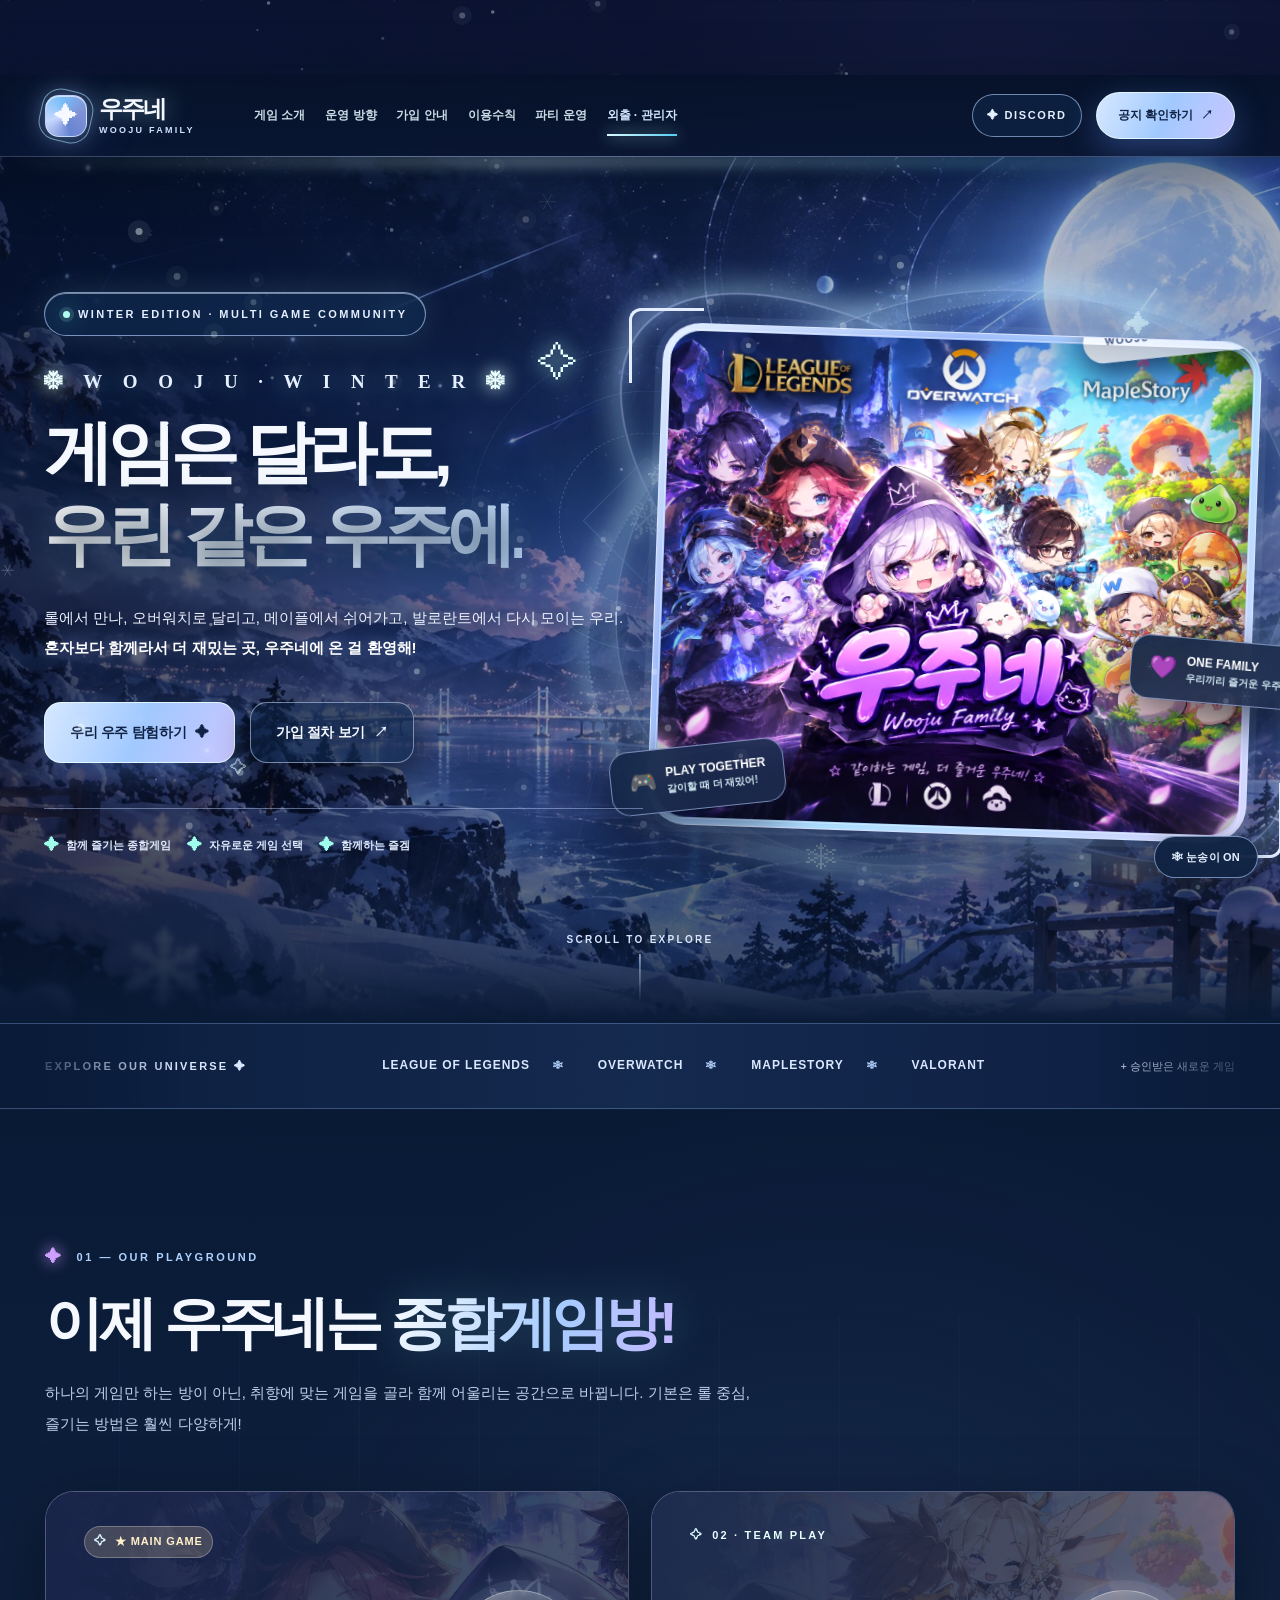
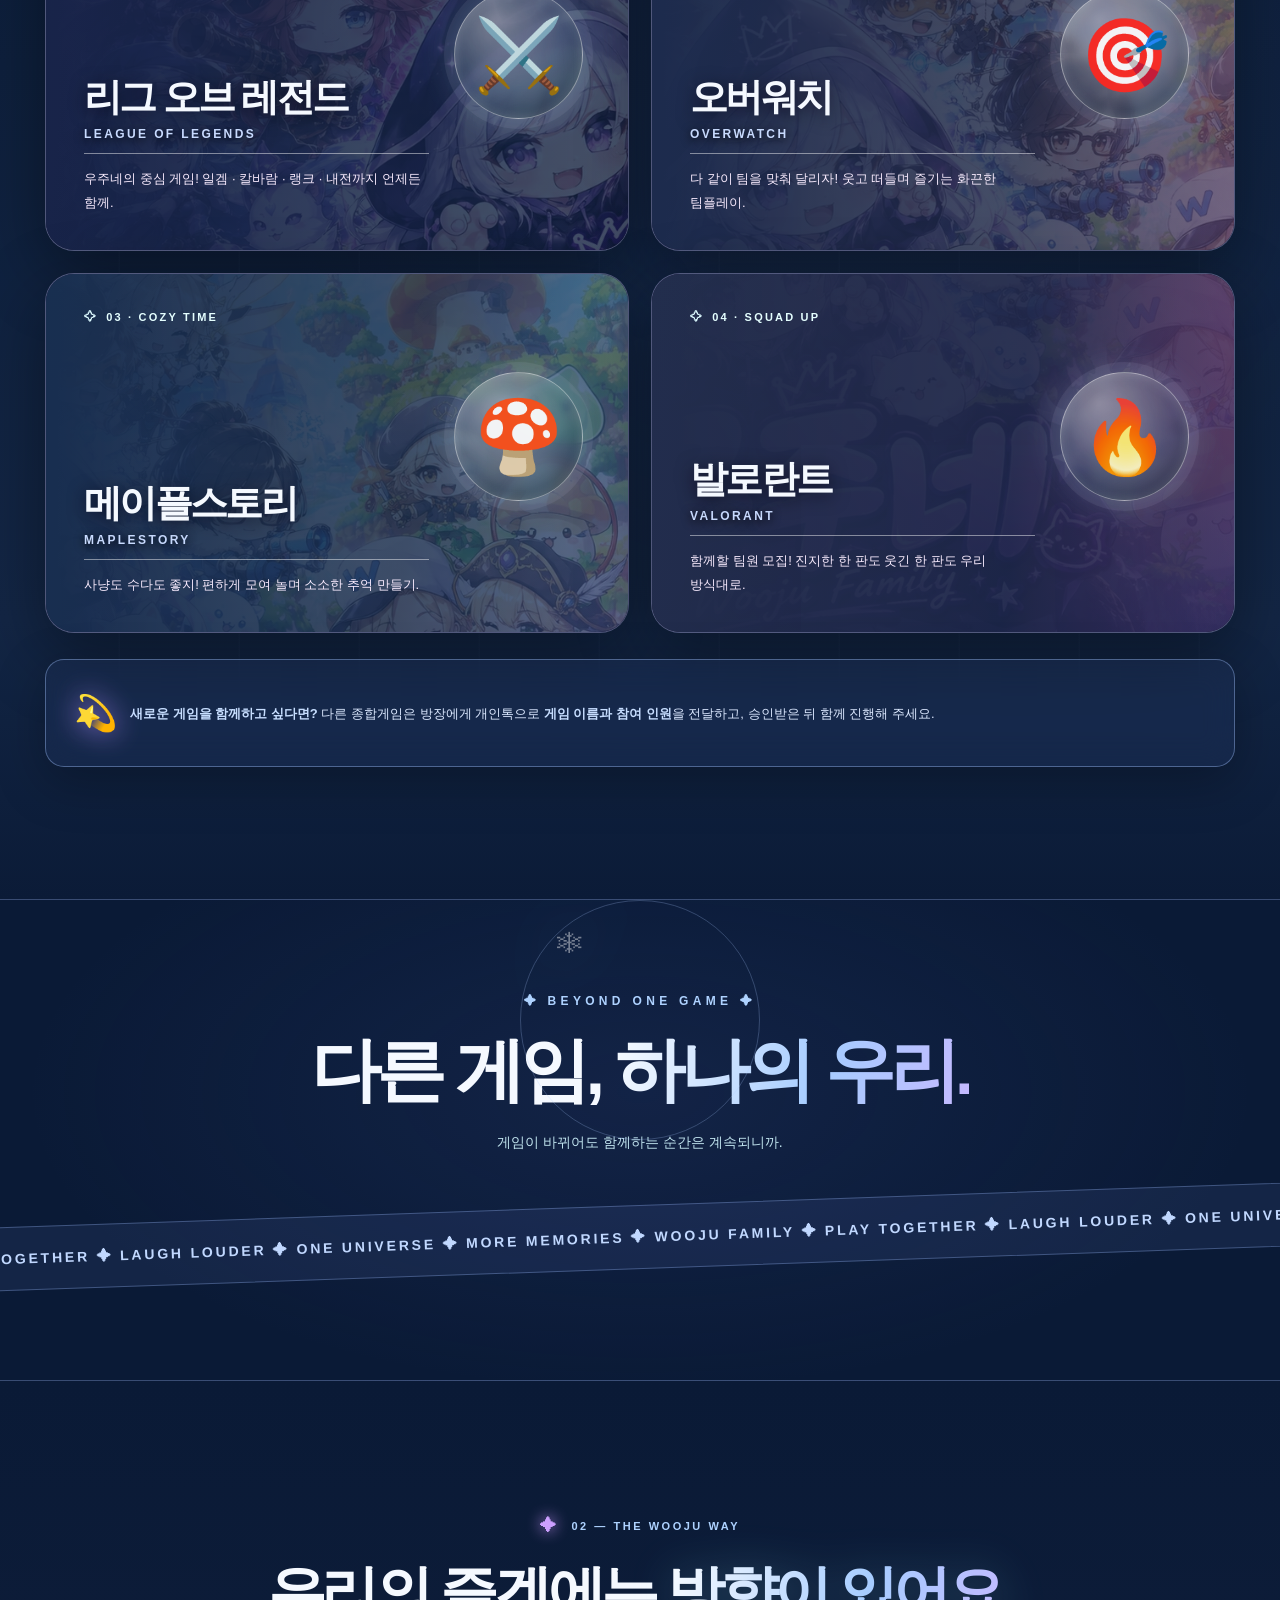
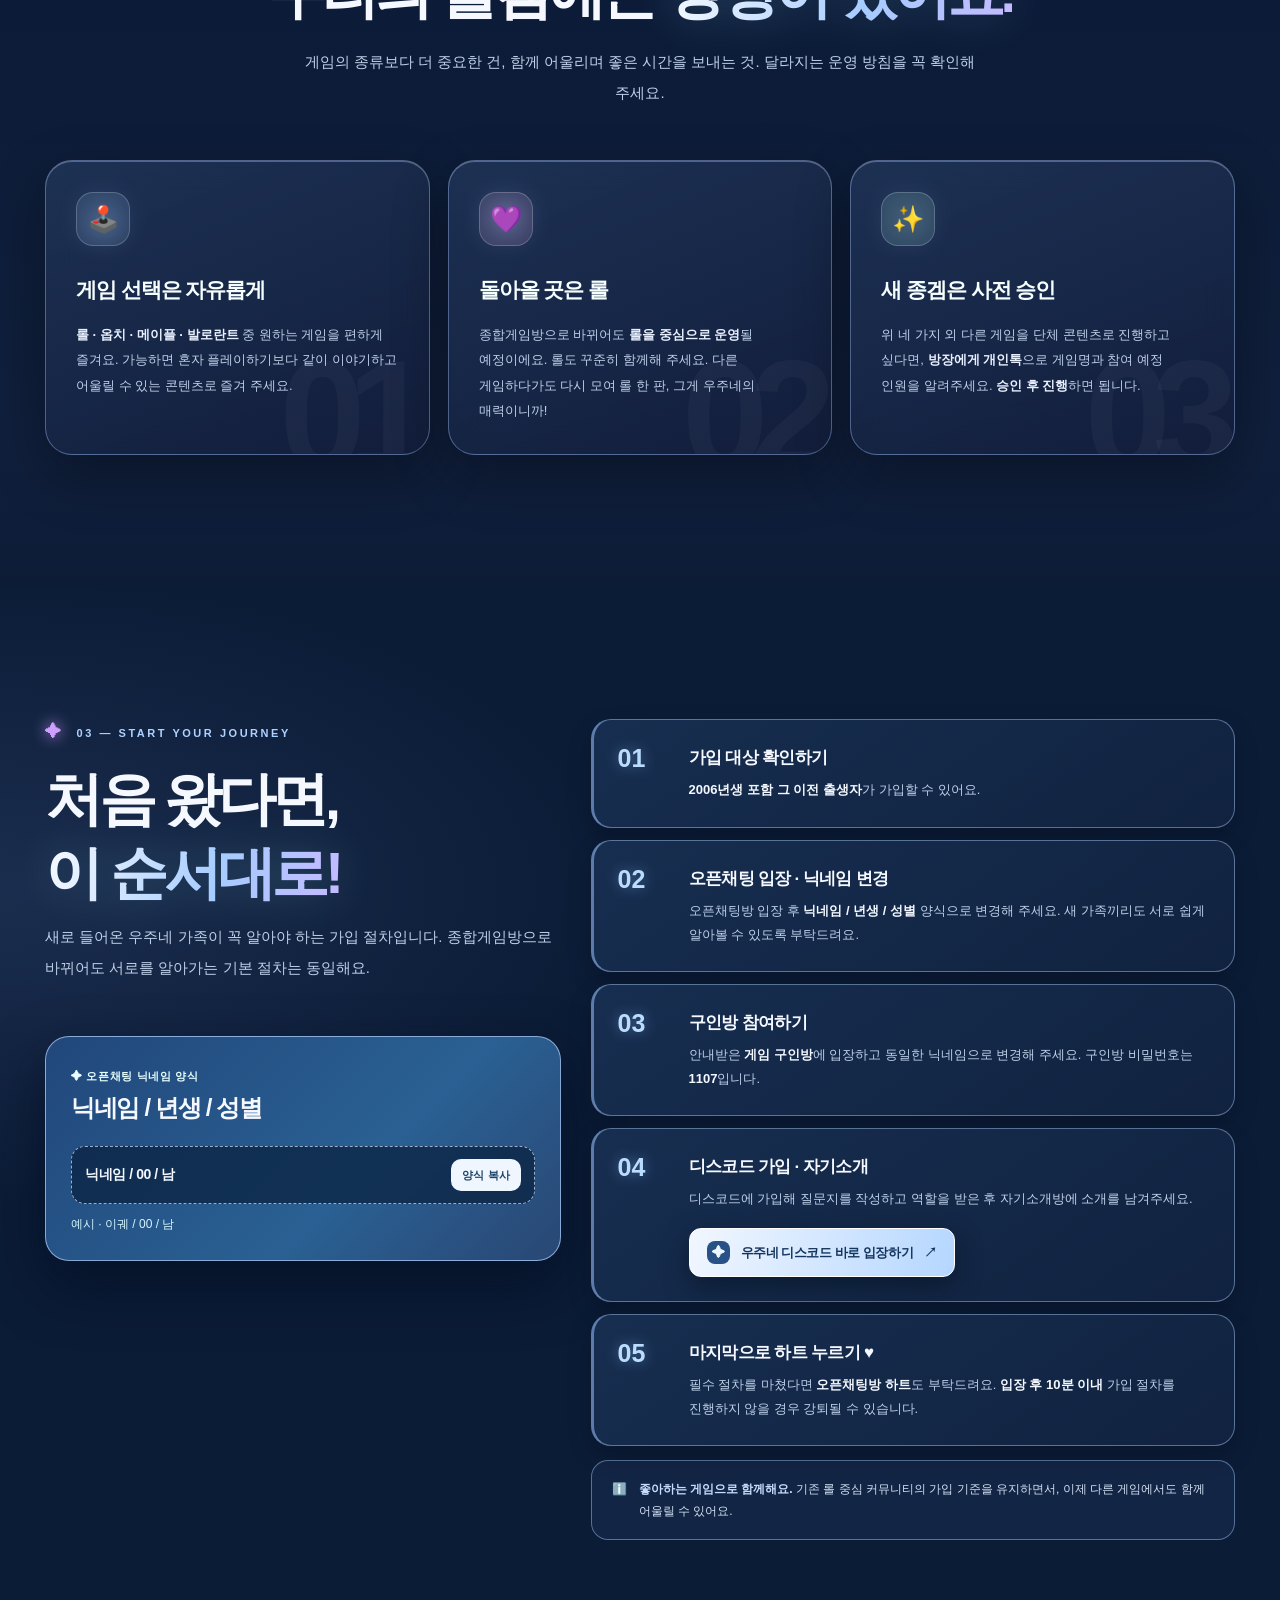
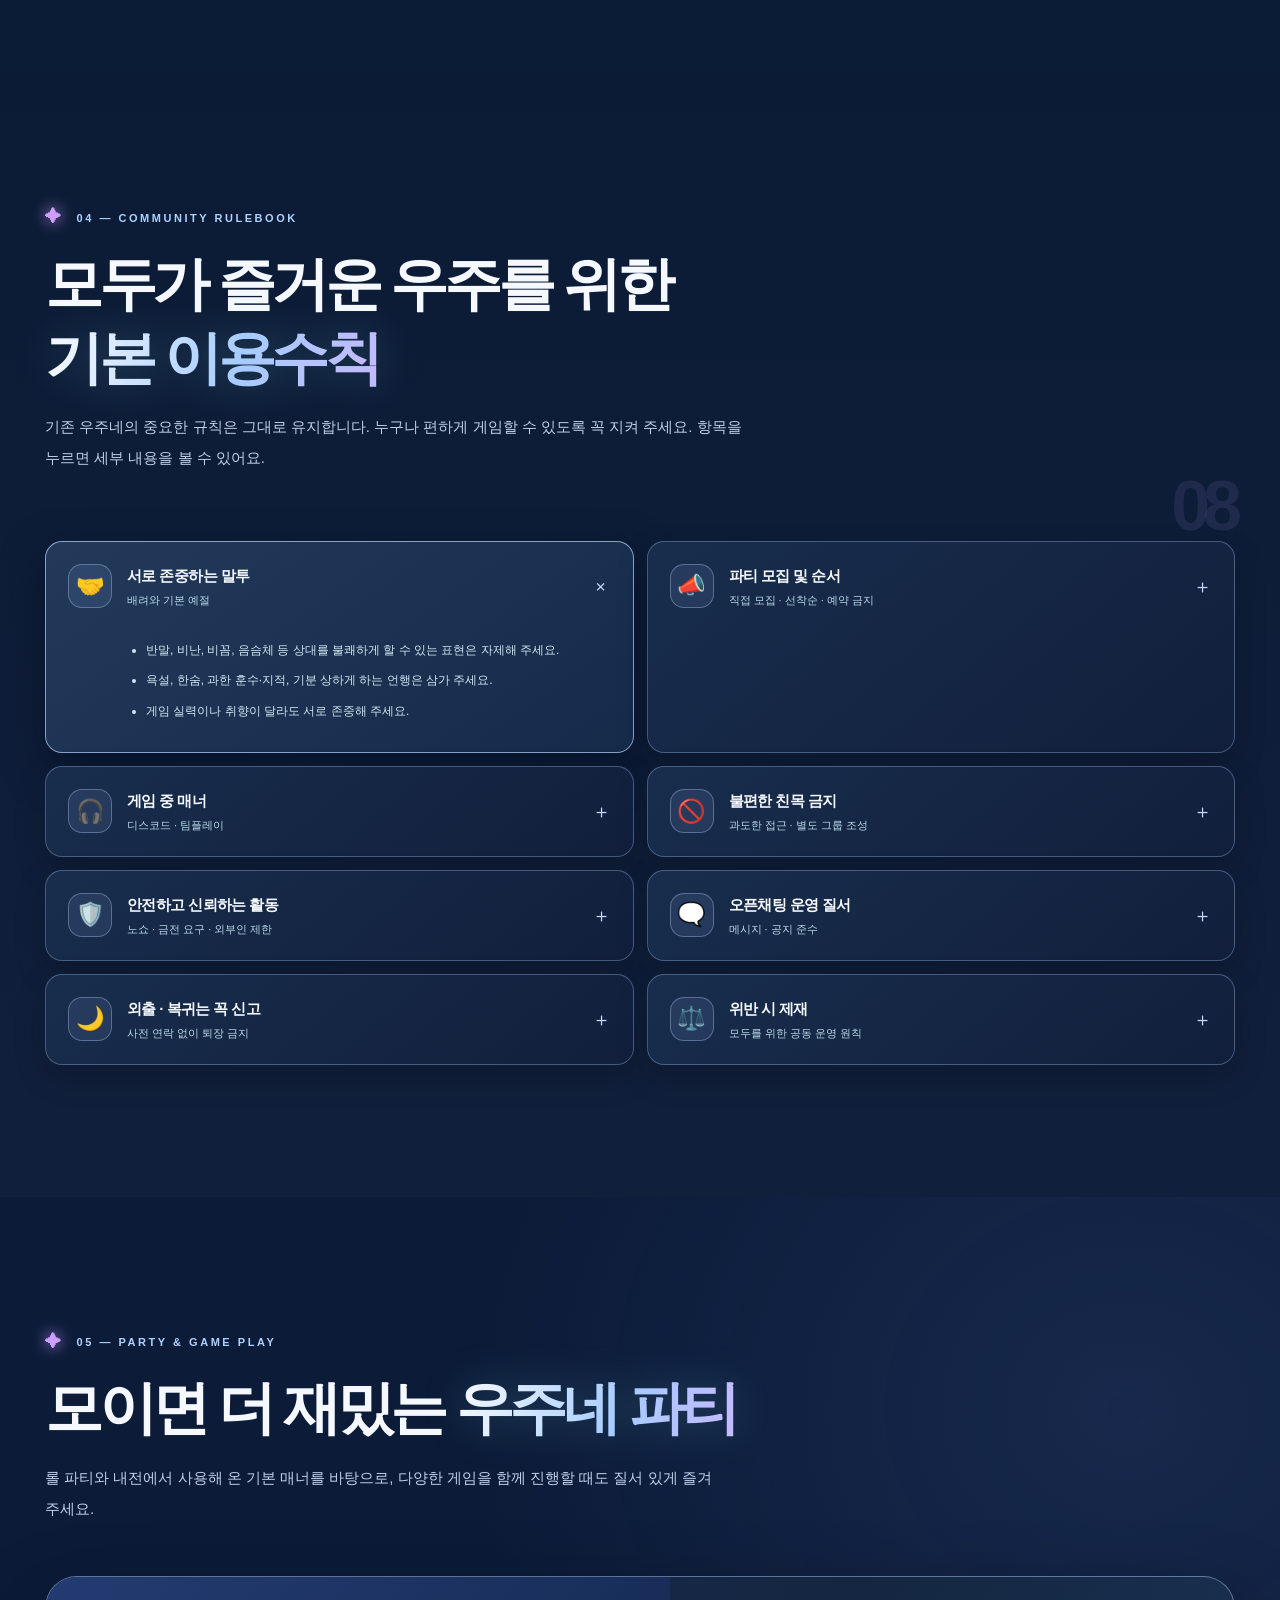
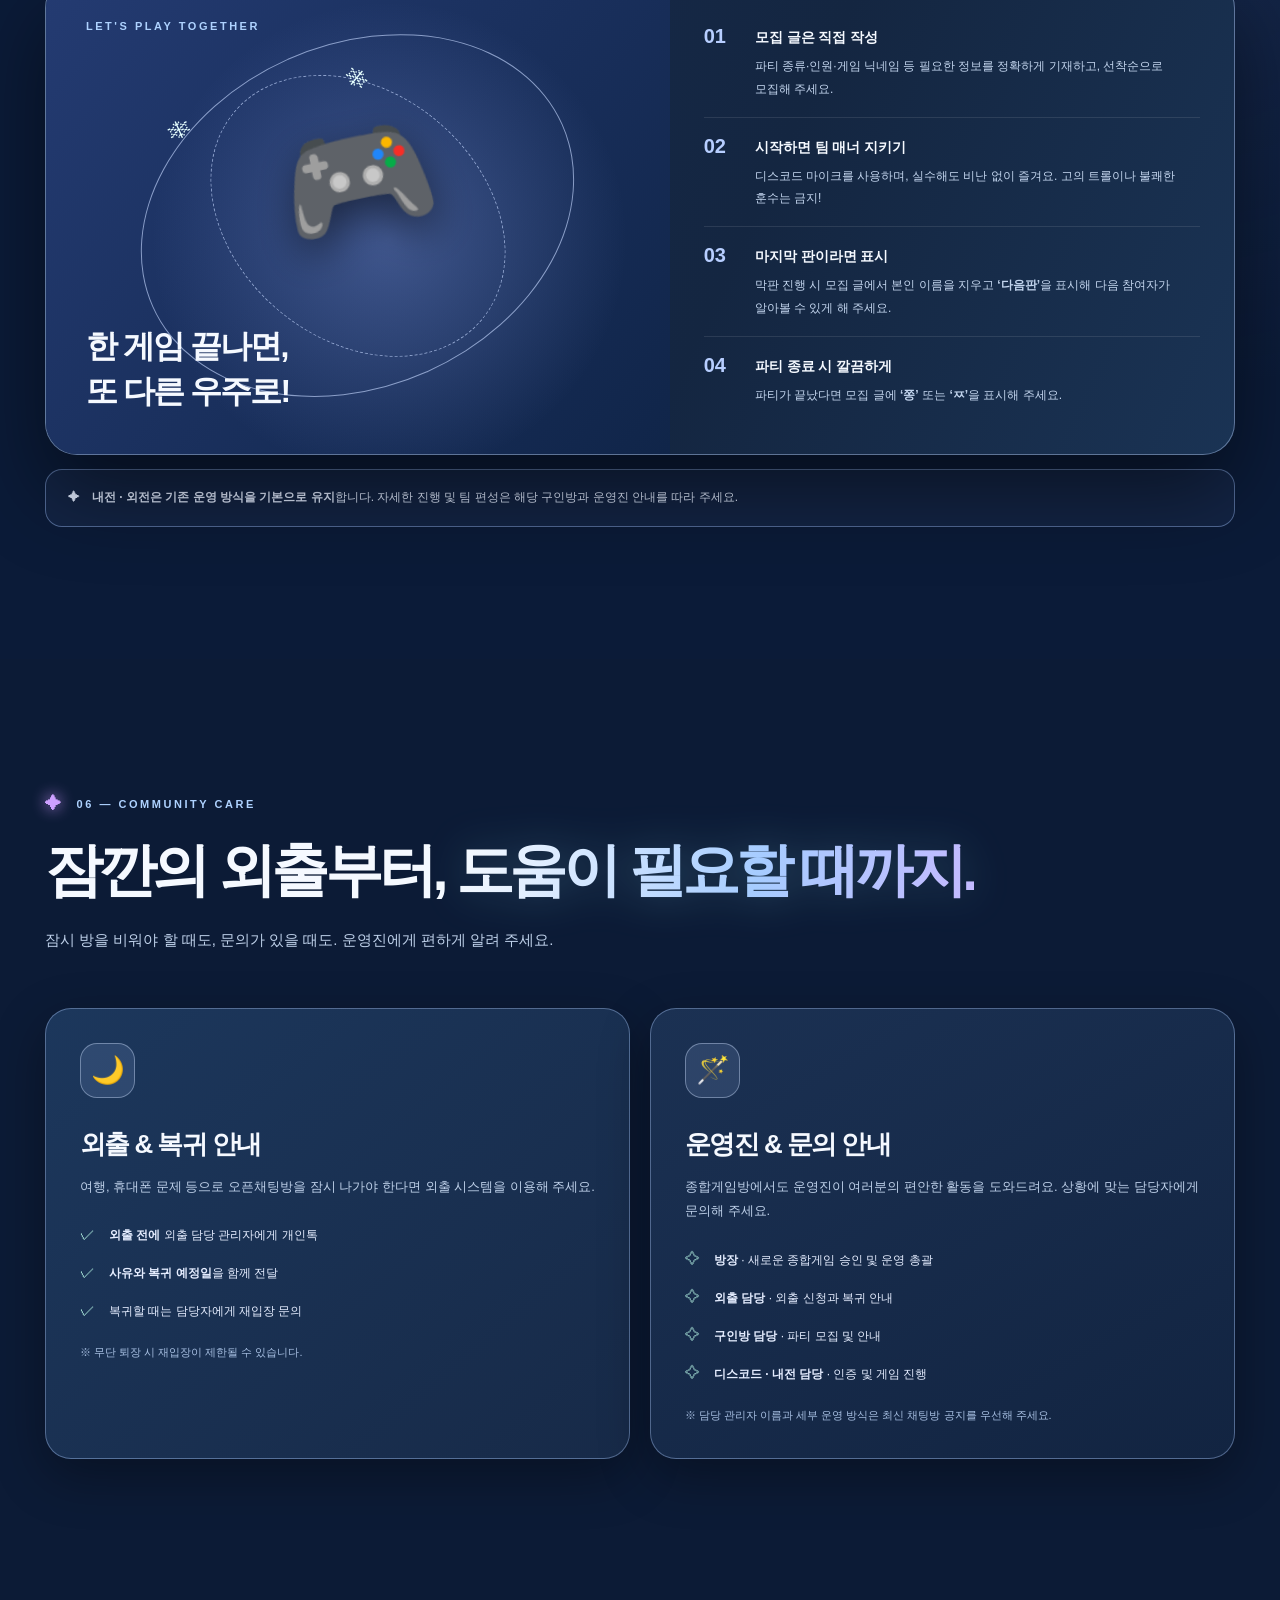
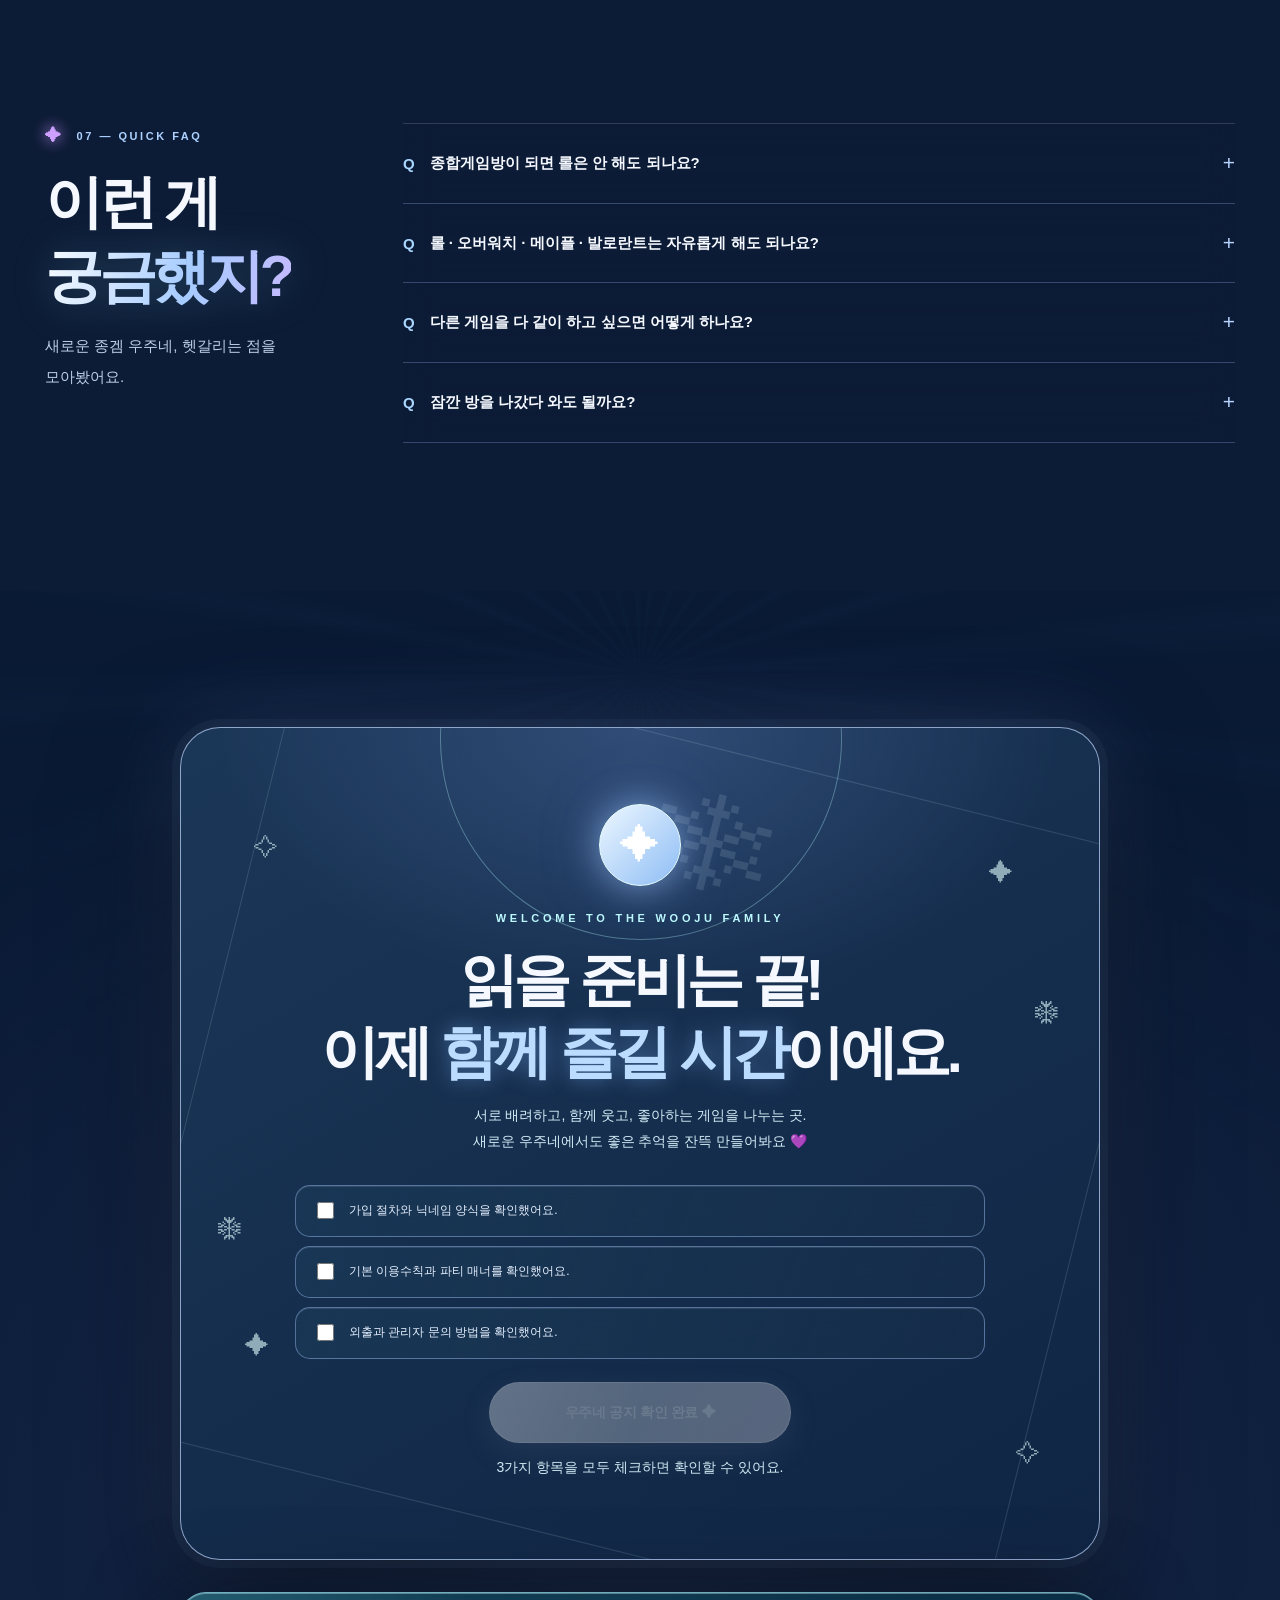
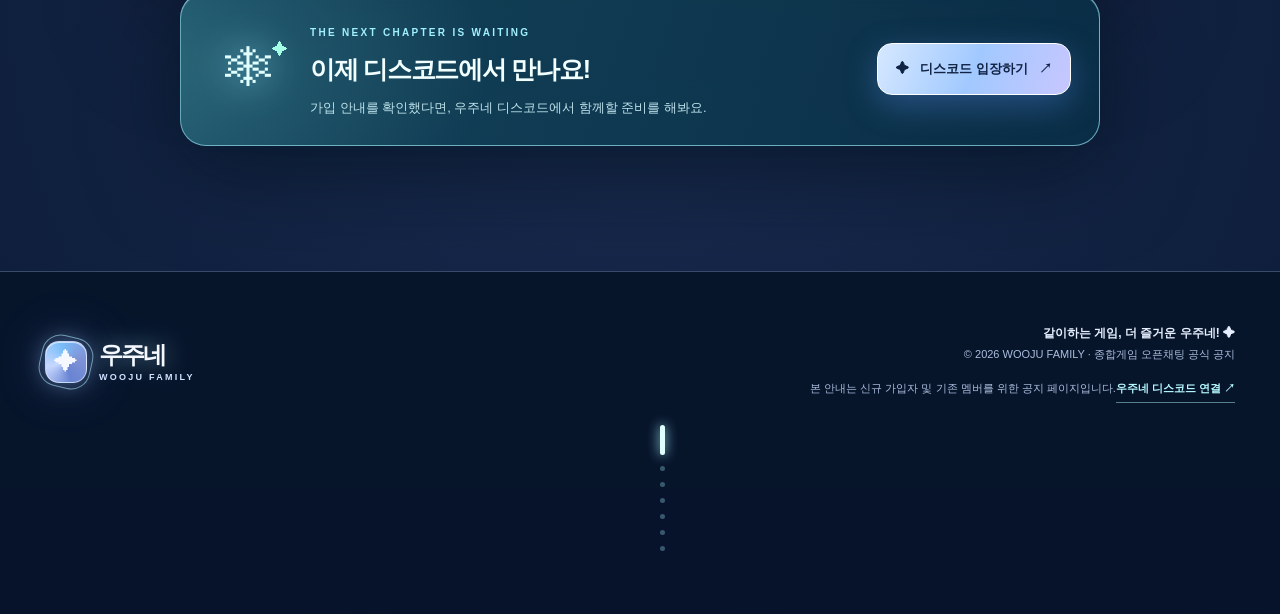
==== commit fea99d94: "Deploy WOOJU FAMILY winter moonlight official notice" ====
--- a/index.html
+++ b/index.html
@@ -1,479 +1,865 @@
-<!doctype html>.
+<!doctype html>
 <html lang="ko">
 <head>
-  <meta charset="utf-8" />
-  <meta name="viewport" content="width=device-width, initial-scale=1" />
-  <meta name="theme-color" content="#040a13" />
-  <meta name="description" content="우주네 신규 가입자를 위한 필독 공지 및 이용 안내" />
-  <title>우주네 | 신입 필독 공지</title>
-  <link rel="icon" type="image/svg+xml" href="assets/favicon.svg" />
-  <link rel="preload" as="image" href="assets/wooju-entrance.svg" fetchpriority="high" />
-  <link rel="preload" as="image" href="assets/wooju-logo.svg" />
-  <link rel="stylesheet" href="styles.css" />
+  <meta charset="utf-8">
+  <meta name="viewport" content="width=device-width,initial-scale=1,viewport-fit=cover">
+  <meta name="theme-color" content="#07132d">
+  <meta name="description" content="우주네 WOOJU FAMILY 공식 공지 — 함께 즐기는 종합게임 오픈채팅 커뮤니티의 가입 절차, 디스코드 입장, 게임 운영 안내, 이용수칙을 한곳에서 확인하세요.">
+  <title>❄ 겨울 에디션 | 우주네 WOOJU FAMILY | 함께하는 게임, 더 즐거운 우주</title>
+  <style>
+  :root{--bg:#0d0b20;--bg2:#14112e;--panel:#1c1939;--panel2:#231e43;--line:rgba(219,204,255,.15);--ink:#f9f6ff;--muted:#b5afd0;--lilac:#bda6ff;--pink:#ff9bd8;--blue:#8ddcff;--mint:#a0ecd8;--peach:#ffd0a2;--gold:#ffe3a6;--ease:cubic-bezier(.2,.8,.2,1)}
+  *{box-sizing:border-box}html{scroll-behavior:smooth;scroll-padding-top:98px}body{margin:0;background:var(--bg);color:var(--ink);font-family:'Noto Sans KR','Noto Sans CJK KR','Apple SD Gothic Neo','Malgun Gothic',sans-serif;-webkit-font-smoothing:antialiased;word-break:keep-all;line-height:1.65}button,a{font:inherit}a{color:inherit;text-decoration:none}button{cursor:pointer}button:focus-visible,a:focus-visible,summary:focus-visible{outline:3px solid var(--blue);outline-offset:4px}::selection{background:#bb9dff;color:#111}h1,h2,h3,p{margin-top:0}svg{display:block}img{max-width:100%;display:block}.wrap{width:min(1190px,calc(100% - 48px));margin-inline:auto}.eyebrow{font-family:'DM Sans','Noto Sans CJK KR',sans-serif;font-size:11px;font-weight:800;letter-spacing:.24em;text-transform:uppercase;color:var(--pink)}.section-head{margin-bottom:35px}.section-head h2{font-size:clamp(29px,4.3vw,48px);font-weight:900;letter-spacing:-.06em;line-height:1.35;margin:10px 0 14px}.section-head h2 em{font-style:normal;color:var(--lilac)}.section-head p{max-width:680px;color:var(--muted);font-size:15px;line-height:1.9}.section{padding:108px 0;position:relative;scroll-margin-top:30px}.tiny-star{font-size:17px;color:var(--gold);margin-right:6px}.sr-only{position:absolute!important;width:1px;height:1px;padding:0;margin:-1px;overflow:hidden;clip:rect(0,0,0,0);white-space:nowrap;border:0}
+  /* Ambient sky */
+  .site{overflow:hidden;position:relative;isolation:isolate}.ambient{position:absolute;inset:0;pointer-events:none;z-index:-1;background:radial-gradient(ellipse 45% 18% at 5% 1%,#43327673,transparent 78%),radial-gradient(ellipse 44% 15% at 98% 0%,#2671a768,transparent 75%),radial-gradient(ellipse 65% 12% at 50% 26%,#2d1a6266,transparent 75%)}.ambient:after{content:"";position:absolute;inset:0;background-image:radial-gradient(#ffffffb8 1px,transparent 1.5px),radial-gradient(#ab93ff99 1px,transparent 2px);background-size:113px 131px,193px 211px;background-position:16px 22px,105px 105px;opacity:.17;mask-image:linear-gradient(to bottom,black,transparent 48%)}
+  .progress{height:3px;position:fixed;top:0;left:0;background:linear-gradient(90deg,#8adfff,#be97ff,#ff9ccc);width:0;z-index:1200;box-shadow:0 0 18px #bba3ff}
+  .header{height:80px;position:sticky;top:0;z-index:1000;background:#0d0b20d9;border-bottom:1px solid #ffffff15;backdrop-filter:blur(22px);-webkit-backdrop-filter:blur(22px)}.header-inner{height:100%;display:flex;justify-content:space-between;align-items:center;gap:20px}.brand{display:flex;align-items:center;gap:12px;min-width:195px}.brand-mark{width:42px;height:42px;border-radius:14px;display:grid;place-items:center;background:linear-gradient(138deg,#c49cfa,#8464df 55%,#6153be);box-shadow:0 9px 30px #8a65f84a,inset 0 1px #ffffffa1;border:1px solid #ecd5ff8a;font-size:24px;line-height:1}.brand-txt{line-height:1.06}.brand-txt strong{font-size:22px;font-weight:900;letter-spacing:-.07em}.brand-txt small{display:block;font-family:'DM Sans',sans-serif;font-size:9px;letter-spacing:.25em;margin-top:5px;color:#c5b8f3;font-weight:800}.desktop-nav{display:flex;align-items:center;gap:24px}.desktop-nav a{font-size:12px;color:#bfb9d6;font-weight:700;transition:color .2s}.desktop-nav a:hover,.desktop-nav a.active{color:#fff}.header-cta{display:inline-flex;align-items:center;gap:8px;background:linear-gradient(110deg,#c5a7ff,#f1afe5);color:#241439;font-weight:900;font-size:12px;padding:11px 17px;border-radius:12px;box-shadow:0 6px 27px #c698ff24;white-space:nowrap}.header-cta:hover{filter:brightness(1.07)}.menu-toggle{display:none;background:#ffffff12;color:#fff;border:1px solid #ffffff30;border-radius:12px;width:44px;height:44px;align-items:center;justify-content:center;font-size:22px}.mobile-nav{display:none;position:absolute;top:79px;left:0;right:0;background:#17122cf7;padding:15px 24px 20px;border-bottom:1px solid #ffffff29;box-shadow:0 20px 30px #080414aa}.mobile-nav a{display:block;padding:13px 6px;border-bottom:1px solid #ffffff14;font-size:14px;font-weight:750;color:#eee8ff}.mobile-nav.open{display:block}
+  .hero{position:relative;padding:79px 0 98px;min-height:730px}.hero-inner{display:grid;grid-template-columns:1fr 1.02fr;gap:44px;align-items:center}.hero-copy{position:relative;z-index:2;padding-bottom:35px}.new-badge{display:inline-flex;align-items:center;gap:8px;padding:8px 14px;border-radius:999px;border:1px solid #c3a5ff56;background:#9e85f31c;color:#dcd0ff;font-size:11px;font-family:'DM Sans','Noto Sans CJK KR',sans-serif;letter-spacing:.1em;font-weight:800}.new-badge i{display:inline-block;width:7px;height:7px;border-radius:100%;background:#a7f8d8;box-shadow:0 0 0 4px #a7f8d81b}.hero h1{font-size:clamp(42px,5.3vw,72px);line-height:1.22;letter-spacing:-.08em;font-weight:900;margin:24px 0}.hero h1 .glow{background:linear-gradient(95deg,#e8caff 10%,#ffa9df 44%,#94dfff 100%);background-clip:text;color:transparent;-webkit-background-clip:text}.hero-lede{font-size:15px;line-height:2;color:#c5bfdc;max-width:470px}.hero-lede strong{color:#f3ddff;font-weight:800}.hero-actions{display:flex;gap:12px;flex-wrap:wrap;margin-top:30px}.btn{border-radius:15px;display:inline-flex;align-items:center;justify-content:center;gap:9px;font-weight:850;font-size:13px;min-height:51px;padding:13px 21px;transition:transform .23s var(--ease),filter .23s var(--ease),background .23s}.btn:hover{transform:translateY(-3px)}.btn-primary{border:1px solid #fff4;color:#231332;background:linear-gradient(112deg,#c6a4ff,#ffc1e2);box-shadow:0 13px 34px #bd86fe42}.btn-secondary{border:1px solid #ddd2ff35;color:#f0eaff;background:#ffffff0a}.hero-meta{display:flex;flex-wrap:wrap;gap:17px;margin-top:37px}.hero-meta span{display:inline-flex;gap:7px;align-items:center;color:#c8bfdc;font-size:12px;font-weight:650}.hero-meta b{color:#a9f0de;font-size:15px}.poster-shell{position:relative;z-index:1}.poster-halo{position:absolute;inset:-12%;border-radius:50%;background:radial-gradient(ellipse,#9f75ff3d,transparent 67%);filter:blur(38px);z-index:-1}.poster{position:relative;padding:9px;border-radius:32px;transform:rotate(2deg);background:linear-gradient(145deg,#c3a7ffba,#f5e5ff40 25%,#a4dbff9e 65%,#cfb0ff80);box-shadow:0 33px 90px #070515c9,0 0 55px #9676ec2a;transition:transform .4s var(--ease)}.poster:hover{transform:rotate(0deg) scale(1.014)}.poster:before{content:"";position:absolute;inset:-1px;border:1px solid #ffffff7a;border-radius:33px;pointer-events:none}.poster img{border-radius:25px;width:100%;height:auto;aspect-ratio:1374/1145;object-fit:cover;background:#342357}.poster-label{position:absolute;top:-23px;right:-18px;padding:10px 15px;border-radius:100px;background:#fff;color:#5b3888;font-family:'DM Sans',sans-serif;font-size:11px;font-weight:850;letter-spacing:.09em;transform:rotate(-8deg);box-shadow:0 9px 28px #0005}.float-pill{position:absolute;background:#18132dda;border:1px solid #c6adff65;box-shadow:0 15px 30px #0008;backdrop-filter:blur(15px);border-radius:18px;display:flex;gap:10px;align-items:center;padding:12px 16px;font-size:12px;color:#fff;font-weight:800}.float-pill .em{font-size:22px}.float-pill.one{bottom:30px;left:-32px;transform:rotate(-6deg)}.float-pill.two{right:-34px;bottom:100px;transform:rotate(5deg)}.float-pill small{display:block;color:#d6cef0;font-size:10px;font-weight:600;margin-top:-1px}.ribbon{padding:18px 0;background:#e6d9ff0c;border-block:1px solid #ffffff15}.ribbon-inner{display:flex;align-items:center;justify-content:space-between;gap:24px}.ribbon-title{color:#d6cbf2;letter-spacing:.12em;font-size:11px;font-weight:800;white-space:nowrap}.ribbon-games{display:flex;gap:9px;justify-content:center;flex-wrap:wrap}.ribbon-games span{font-size:12px;font-weight:800;padding:7px 15px;border-radius:100px;background:#ffffff0b;border:1px solid #ffffff19;color:#f5efff}.ribbon-note{color:#bdb6d2;font-size:11px;white-space:nowrap}
+  /* Game universes */
+  .world-section{background:radial-gradient(ellipse 60% 80% at 100% 50%,#203e5a37,transparent 72%),linear-gradient(180deg,#0d0b20,#13102a)}.game-grid{display:grid;grid-template-columns:repeat(4,minmax(0,1fr));gap:16px}.game-card{position:relative;min-height:345px;padding:25px 22px 20px;border-radius:25px;isolation:isolate;overflow:hidden;border:1px solid #ffffff34;display:flex;flex-direction:column;transition:transform .3s var(--ease),box-shadow .3s var(--ease)}.game-card:hover{transform:translateY(-9px);box-shadow:0 20px 45px #0008}.game-card:before{content:"";position:absolute;inset:0;z-index:-2;background:var(--gg)}.game-card:after{content:"";position:absolute;width:210px;height:210px;top:50px;right:-80px;border-radius:50%;border:30px solid #ffffff12;box-shadow:0 0 0 17px #ffffff07,0 0 0 43px #ffffff04;transform:rotate(-22deg);z-index:-1}.game-index{font-family:'DM Sans',sans-serif;font-size:12px;font-weight:850;letter-spacing:.17em;color:#ffffffe0}.game-emblem{font-size:62px;line-height:1;margin:38px 0 20px;filter:drop-shadow(0 7px 10px #0005)}.game-card h3{font-size:27px;letter-spacing:-.045em;margin:0 0 2px;line-height:1.35}.game-en{font:800 10px 'DM Sans',sans-serif;letter-spacing:.18em;color:#fff9}.game-card p{font-size:12px;color:#ffffffe0;line-height:1.8;margin-top:auto;margin-bottom:0;border-top:1px solid #ffffff4a;padding-top:16px}.game-card.primary .game-index{background:#ffe4a830;color:#fff0ca;border:1px solid #fff4;width:max-content;padding:5px 9px;border-radius:100px;letter-spacing:.08em}.world-bottom{margin-top:19px;padding:18px 23px;border:1px solid #b69af43d;border-radius:19px;background:#a787ff0f;display:flex;gap:12px;align-items:center;color:#d8d0ed;font-size:13px}.world-bottom strong{color:#f4d5ff}.world-bottom .spark{font-size:22px}
+  /* Philosophy */
+  .philosophy{padding-top:103px;background:linear-gradient(180deg,#13102a,#110f25)}.philosophy .section-head{text-align:center}.philosophy .section-head p{margin-inline:auto}.values{display:grid;grid-template-columns:repeat(3,1fr);gap:18px}.value{border:1px solid var(--line);background:linear-gradient(160deg,#292446b8,#17132f);padding:31px 30px;border-radius:25px;min-height:286px;position:relative;overflow:hidden}.value:after{content:attr(data-no);position:absolute;bottom:-39px;right:14px;font-family:'DM Sans',sans-serif;font-size:155px;line-height:1;font-weight:800;letter-spacing:-.12em;color:#ffffff09}.value-ico{display:inline-grid;place-items:center;width:54px;height:54px;border-radius:17px;background:var(--vbg);font-size:26px;margin-bottom:27px;border:1px solid #fff3}.value h3{font-size:21px;margin:0 0 14px;font-weight:900;letter-spacing:-.05em}.value p{color:#bdb6d7;font-size:13px;margin:0;line-height:1.95;position:relative;z-index:1}.value strong{color:#f5e9ff}
+  /* Signup */
+  .join-section{background:radial-gradient(ellipse 65% 80% at -10% 50%,#4d317739,transparent 80%),#110f25}.join-layout{display:grid;grid-template-columns:.88fr 1.1fr;gap:30px;align-items:start}.join-sticky{position:sticky;top:115px}.join-sticky .section-head h2{margin-bottom:12px}.join-highlight{border-radius:24px;padding:25px;background:linear-gradient(125deg,#8d66d8,#5a4d9f 62%,#38537f);border:1px solid #d5c2ff56;box-shadow:0 22px 50px #0003}.join-highlight small{font-size:11px;color:#f6e5ff;letter-spacing:.06em;font-weight:800}.join-highlight p{font-size:14px;color:#faf6ff;margin:9px 0 10px}.join-highlight h3{font-size:24px;font-weight:900;letter-spacing:-.055em;margin-bottom:18px}.copy-line{display:flex;gap:10px;align-items:center;justify-content:space-between;background:#171334ad;padding:12px 13px;border:1px dashed #f1deffc5;border-radius:14px}.copy-line code{font:800 14px 'Noto Sans KR',sans-serif;color:#ffe3fb;letter-spacing:-.03em}.copy-btn{flex-shrink:0;background:#fbecff;color:#543b7e;border:0;padding:7px 11px;border-radius:10px;font-size:11px;font-weight:900}.join-highlight .sub-example{font-size:12px;color:#e6dafa;margin:11px 0 0}.join-steps{display:grid;gap:12px}.join-step{display:grid;grid-template-columns:53px 1fr;gap:18px;border-radius:20px;padding:24px;background:#1e1a39;border:1px solid var(--line)}.join-step .num{font:800 25px 'DM Sans',sans-serif;color:var(--lilac)}.join-step h3{font-size:17px;margin:0 0 6px;letter-spacing:-.04em}.join-step p{font-size:13px;color:#bcb6d3;line-height:1.85;margin:0}.join-step strong{color:#f5e5ff}.info-note{display:flex;gap:12px;margin-top:14px;padding:17px 20px;border:1px solid #a3dbff3d;background:#6395cf0c;border-radius:17px;color:#c4d9ef;font-size:12px;line-height:1.85}.info-note b{color:#a5e2ff}
+  /* Rules accordion */
+  .rules-section{background:linear-gradient(180deg,#110f25,#191333 65%,#151128)}.rules-top{display:flex;align-items:flex-end;justify-content:space-between;gap:25px}.rule-count{font:800 70px 'DM Sans',sans-serif;color:#a693e91e;letter-spacing:-.1em;line-height:1}.rule-grid{display:grid;grid-template-columns:1fr 1fr;gap:13px}.rule{background:linear-gradient(140deg,#282143e8,#1c1734ee);border-radius:20px;border:1px solid #cfb8ff2c;overflow:hidden;transition:border-color .2s}.rule[open]{border-color:#bda0ff8b;background:#272041}.rule summary{list-style:none;display:flex;gap:15px;align-items:center;padding:22px;cursor:pointer}.rule summary::-webkit-details-marker{display:none}.rule-icon{flex:0 0 44px;width:44px;height:44px;display:grid;place-items:center;font-size:23px;border-radius:14px;background:#b89fff15;border:1px solid #b89fff2e}.rule summary h3{font-size:15px;margin:0 0 2px;letter-spacing:-.04em}.rule summary p{font-size:11px;color:#a9a1c0;margin:0}.rule .chevron{margin-left:auto;color:#ccbaff;transition:transform .2s;font-size:19px}.rule[open] .chevron{transform:rotate(45deg)}.rule-detail{padding:0 24px 21px 83px;color:#d1cbe0;font-size:12px;line-height:1.9}.rule-detail ul{padding-left:17px;margin:0}.rule-detail li{margin:8px 0}.rule-detail b{color:#ffe0ee}.rule-detail .highlight{background:#c39aff1b;border-radius:10px;padding:10px 12px;margin-top:13px;color:#f2e8ff}
+  /* Party */
+  .party-section{background:#151128}.party-box{display:grid;grid-template-columns:1.05fr .95fr;border-radius:30px;border:1px solid #c8aaff37;background:linear-gradient(120deg,#292144,#1d1938 60%,#1c2347);overflow:hidden}.party-visual{position:relative;display:flex;flex-direction:column;justify-content:space-between;padding:40px;min-height:440px;overflow:hidden;background:radial-gradient(ellipse at 60% 50%,#5d51aa65,transparent 70%)}.party-visual .ring{position:absolute;border:1px solid #cbb0ff52;border-radius:50%;inset:14%;transform:rotate(-24deg)}.party-visual .ring.r2{inset:24%;transform:rotate(40deg);border-style:dashed}.party-visual .ring:after{content:'✦';position:absolute;color:#ffd7ff;font-size:22px;top:1%;left:19%}.party-visual .gamepad{font-size:126px;align-self:center;filter:drop-shadow(0 25px 40px #0f0535);z-index:1;transform:rotate(-12deg);line-height:1.2}.party-visual strong{position:relative;z-index:1;font-size:32px;font-weight:900;line-height:1.4;letter-spacing:-.06em}.party-visual .eyebrow{z-index:1}.party-steps{padding:31px 34px}.p-step{display:grid;grid-template-columns:38px 1fr;gap:13px;padding:17px 0;border-bottom:1px solid #ffffff19}.p-step:last-child{border:0}.p-step span{font:800 20px 'DM Sans',sans-serif;color:#f4bfe6}.p-step h3{font-size:14px;margin:1px 0 6px}.p-step p{color:#b9b3d3;font-size:12px;line-height:1.85;margin:0}.party-note{display:flex;align-items:center;gap:12px;margin-top:14px;padding:18px 22px;border:1px solid #eebba145;background:#ffb8870b;border-radius:17px;font-size:12px;color:#eed5c6}
+  /* Outing and management */
+  .operations-section{background:radial-gradient(ellipse 50% 65% at 93% 16%,#8a407e1d,transparent),#151128}.operations-grid{display:grid;grid-template-columns:1fr 1fr;gap:20px}.op-card{border-radius:26px;padding:34px;background:linear-gradient(150deg,#26203e,#1b1734);border:1px solid #c5b2ff2b}.op-card.outing{background:linear-gradient(140deg,#293050,#1d1a39 62%)}.op-icon{display:grid;place-items:center;width:55px;height:55px;font-size:27px;background:#c9b3ff22;border-radius:17px;margin-bottom:25px;border:1px solid #d6c5ff30}.op-card h3{font-size:26px;letter-spacing:-.06em;margin:0 0 9px}.op-card>p{font-size:13px;color:#b7b3d0;line-height:1.9;margin-bottom:21px}.op-list{display:grid;gap:11px}.op-list div{display:flex;gap:11px;align-items:baseline;color:#ded8e9;font-size:12px;line-height:1.8}.op-list .check{color:#b3f1e2;font-size:15px;flex:0 0 18px}.op-sub{display:block;color:#9e96bb;font-size:11px;margin-top:20px}
+  /* FAQ */
+  .faq-section{padding-top:60px;background:#151128}.faq-wrap{display:grid;grid-template-columns:300px 1fr;gap:58px}.faq-items{border-top:1px solid #ffffff25}.faq-items details{border-bottom:1px solid #ffffff25;padding:22px 0}.faq-items summary{list-style:none;cursor:pointer;font-size:15px;font-weight:800;display:flex;gap:15px;align-items:center}.faq-items summary::-webkit-details-marker{display:none}.faq-items summary:before{content:'Q';color:#ffb3df;font:800 15px 'DM Sans',sans-serif}.faq-items summary:after{content:'+';margin-left:auto;font-size:21px;font-weight:400;color:#cbb3fa}.faq-items details[open] summary:after{content:'−'}.faq-items p{margin:15px 0 0 28px;color:#bfb8d7;font-size:13px;line-height:1.95}
+  /* Completion */
+  .finish-section{padding-bottom:95px;background:radial-gradient(ellipse 75% 100% at 50% 100%,#5c358e35,transparent 75%),#151128}.finish-panel{padding:62px 46px;background:radial-gradient(ellipse 40% 60% at 20% 5%,#a777f93b,transparent 80%),radial-gradient(ellipse 45% 70% at 100% 100%,#55a8cc2e,transparent 72%),linear-gradient(145deg,#282148,#17152e);border:1px solid #d9b6ff69;border-radius:36px;box-shadow:0 40px 100px #0004,inset 0 1px #ffffff33;text-align:center;position:relative;overflow:hidden}.finish-panel:before,.finish-panel:after{content:'✧';position:absolute;font-size:120px;color:#ead8ff18;top:-30px;left:3%;transform:rotate(14deg)}.finish-panel:after{top:auto;left:auto;bottom:-40px;right:4%;font-size:150px}.finish-emblem{height:65px;width:65px;display:grid;place-items:center;border-radius:24px;background:linear-gradient(135deg,#b494fb,#efb4ef);margin:0 auto 18px;font-size:34px;box-shadow:0 20px 45px #d5a3ff49}.finish-panel .eyebrow{color:#edc9ff}.finish-panel h2{font-size:clamp(29px,4.3vw,47px);letter-spacing:-.06em;line-height:1.4;margin:13px 0}.finish-panel h2 span{color:#e5b9ff}.finish-panel>p{font-size:14px;color:#d3c9e5;line-height:1.9}.checklist{max-width:580px;margin:30px auto 23px;display:grid;gap:9px;text-align:left}.check-item{display:flex;gap:12px;align-items:center;padding:13px 17px;border:1px solid #ffffff32;background:#100d2769;border-radius:13px;color:#e9e3f6;font-size:12px;cursor:pointer;transition:background .2s}.check-item:hover{background:#ffffff13}.check-item input{accent-color:#d0a4ff;width:17px;height:17px;flex:none}.finish-btn{min-height:52px;border:0;padding-inline:30px}.finish-btn:disabled{opacity:.38;filter:grayscale(.8);cursor:not-allowed;transform:none}.finish-status{min-height:25px;color:#b9acd3;font-size:12px;margin-top:11px}.complete-message{display:none;max-width:630px;margin:20px auto 0;padding:18px 18px;background:#8cf6d716;border:1px solid #b3f3d88f;border-radius:15px;color:#d0fff1;font-size:13px;line-height:1.85}.complete-message.show{display:block}.footer{border-top:1px solid #fff2;background:#0b0920;padding:43px 0}.footer-inner{display:flex;align-items:center;justify-content:space-between;gap:18px}.footer .brand{min-width:0}.footer-copy{text-align:right;color:#918ba9;font-size:11px;line-height:1.9}.footer-copy strong{color:#e5c9f7;font-size:12px}.toast{position:fixed;bottom:30px;left:50%;transform:translate(-50%,100px);z-index:2000;background:#e9d5ff;color:#291b40;font-size:12px;font-weight:850;padding:13px 21px;border-radius:100px;box-shadow:0 20px 50px #0008;opacity:0;pointer-events:none;transition:all .3s var(--ease)}.toast.show{opacity:1;transform:translate(-50%,0)}
+  @media(max-width:1120px){.desktop-nav{gap:16px}.desktop-nav a{font-size:11px}.hero h1{font-size:clamp(40px,5.2vw,64px)}.hero-inner{gap:30px}.game-card{min-height:320px}.game-emblem{font-size:50px}.game-card h3{font-size:23px}}
+  @media(max-width:900px){.desktop-nav,.header-cta{display:none}.menu-toggle{display:flex}.hero{padding:58px 0 85px;min-height:unset}.hero-inner{grid-template-columns:1fr 1fr;gap:19px}.hero h1{font-size:clamp(38px,5.1vw,55px)}.hero-lede{font-size:13px}.poster-label{right:-8px}.float-pill.two{display:none}.float-pill.one{left:-14px;font-size:10px}.game-grid{grid-template-columns:repeat(2,1fr)}.game-card{min-height:290px}.game-emblem{margin:25px 0}.join-layout{grid-template-columns:1fr;gap:26px}.join-sticky{position:static}.join-sticky .section-head{max-width:680px}.join-highlight{max-width:680px}.faq-wrap{grid-template-columns:1fr;gap:10px}.faq-wrap .section-head{margin-bottom:10px}}
+  @media(max-width:640px){html{scroll-padding-top:76px}.wrap{width:min(100% - 32px,1190px)}.header{height:68px}.brand{gap:9px}.brand-mark{height:37px;width:37px;border-radius:12px;font-size:21px}.brand-txt strong{font-size:19px}.brand-txt small{font-size:8px}.mobile-nav{top:67px}.section{padding:73px 0}.section-head{margin-bottom:24px}.section-head h2{font-size:29px}.section-head p{font-size:12px;line-height:1.9}.hero{padding:44px 0 63px}.hero-inner{display:flex;flex-direction:column;gap:44px;align-items:stretch}.hero-copy{padding:0}.hero h1{font-size:clamp(43px,10.5vw,63px);margin:20px 0}.hero-lede{font-size:13px;line-height:1.9}.hero-actions{margin-top:22px}.btn{min-height:49px;font-size:12px}.hero-meta{gap:10px 15px;margin-top:25px}.hero-meta span{font-size:11px}.poster-shell{margin:0 15px 0 8px}.poster{transform:rotate(1deg);border-radius:25px;padding:7px}.poster:before{border-radius:26px}.poster img{border-radius:19px}.poster-label{top:-12px;right:-12px;font-size:9px;padding:8px 12px}.float-pill.one{bottom:-16px;left:-8px}.ribbon-inner{flex-direction:column;gap:12px}.ribbon-title{font-size:9px}.ribbon-note{display:none}.ribbon-games span{font-size:10px;padding:5px 10px}.game-grid{gap:11px}.game-card{padding:18px 16px;min-height:262px;border-radius:20px}.game-card h3{font-size:21px}.game-index{font-size:10px}.game-emblem{font-size:45px;margin:26px 0 15px}.game-card p{font-size:11px;padding-top:11px}.world-bottom{font-size:12px;align-items:flex-start;padding:15px}.philosophy .section-head{text-align:left}.philosophy .section-head p{margin-left:0}.values{grid-template-columns:1fr;gap:12px}.value{min-height:unset;padding:25px}.value-ico{margin-bottom:16px}.value h3{font-size:19px}.value p{font-size:12px}.value:after{font-size:115px;bottom:-26px}.join-highlight{padding:19px}.join-highlight h3{font-size:21px}.copy-line code{font-size:12px}.join-step{grid-template-columns:40px 1fr;padding:18px;gap:8px}.join-step .num{font-size:20px}.join-step h3{font-size:15px}.join-step p{font-size:12px}.rule-grid{grid-template-columns:1fr;gap:10px}.rules-top{align-items:start}.rule-count{font-size:47px}.rule summary{padding:18px 16px}.rule-detail{padding:0 17px 17px 71px}.rule-icon{width:42px;height:42px;flex-basis:42px}.party-box{display:flex;flex-direction:column}.party-visual{min-height:230px;padding:26px}.party-visual .gamepad{font-size:85px}.party-visual strong{font-size:25px}.party-visual .eyebrow{font-size:10px}.party-steps{padding:15px 20px}.p-step{padding:15px 0}.operations-grid{grid-template-columns:1fr}.op-card{padding:25px}.op-card h3{font-size:22px}.faq-section{padding-top:35px}.faq-items summary{font-size:13px}.faq-items p{font-size:12px}.finish-panel{padding:39px 17px;border-radius:25px}.finish-panel>p{font-size:12px}.finish-panel h2{font-size:29px}.checklist{margin:25px auto 19px}.check-item{font-size:11px;padding:11px 12px}.footer-inner{flex-direction:column;align-items:start}.footer-copy{text-align:left}.toast{white-space:nowrap;bottom:23px;font-size:11px;max-width:90%;text-align:center}}
+  @media(prefers-reduced-motion:reduce){html{scroll-behavior:auto}*,*:before,*:after{transition:none!important;animation:none!important}}
+  
+/* ============================================================================
+   WOOJU FAMILY ❄ WINTER — CELESTIAL REBIRTH / CINEMATIC ANIMATED EDITION
+   ============================================================================ */
+:root{--bg:#050715;--bg2:#0b0923;--panel:#15112d;--panel2:#1c153d;--line:rgba(219,188,255,.21);--ink:#fffafd;--muted:#d3c9e4;--lilac:#c7a1ff;--pink:#ff9bdc;--blue:#7bdbff;--mint:#a9ffe6;--gold:#fce4ae;--ease:cubic-bezier(.19,1,.22,1)}
+html{scroll-padding-top:94px;scroll-behavior:smooth}body{background:#050615;overflow-x:hidden}
+.site{isolation:isolate;background:radial-gradient(ellipse 84% 17% at 52% 25%,#38236942,transparent 84%),linear-gradient(180deg,#040716 0%,#07091d 32%,#100d23 70%,#050716 100%)}
+.ambient{z-index:-1;opacity:.75;background:radial-gradient(ellipse 50% 16% at 4% 6%,#6240bd47,transparent 77%),radial-gradient(ellipse 50% 26% at 93% 15%,#23519c42,transparent 77%),radial-gradient(ellipse 50% 19% at 68% 47%,#772d9b24,transparent 76%),radial-gradient(ellipse 45% 13% at 4% 84%,#8a2f9240,transparent 80%)}
+#cosmosCanvas{position:fixed;inset:0;width:100%;height:100%;pointer-events:none;z-index:2;opacity:.77;mix-blend-mode:screen}
+#cursorAura{position:fixed;left:0;top:0;width:520px;height:520px;transform:translate3d(-50%,-50%,0);border-radius:50%;z-index:4;pointer-events:none;opacity:0;background:radial-gradient(circle,#bc8cff18 0%,#aa7fff0c 27%,transparent 66%);will-change:transform,opacity}
+#cursorAura.visible{opacity:1}.site>*:not(.ambient):not(#cosmosCanvas):not(#cursorAura):not(.progress){position:relative}
+.progress{height:3px;z-index:2000;background:linear-gradient(90deg,#74d9fa,#bc8aff,#ff8fd8,#fee8b2);box-shadow:0 0 21px #d8aaff}
+.header{height:82px;background:linear-gradient(180deg,#080816ef,#080714b8);backdrop-filter:blur(24px);-webkit-backdrop-filter:blur(24px);border-bottom:1px solid #d9aeff22;box-shadow:0 18px 60px #05051529;position:sticky;top:0}
+.header:after{content:'';position:absolute;bottom:-1px;left:0;width:100%;height:1px;background:linear-gradient(90deg,transparent,#d8a6ff88 35%,#9cd8ff88 70%,transparent);opacity:.45;pointer-events:none}
+.brand-mark{background:conic-gradient(from 160deg,#7547df,#ce9dff,#9adcff,#b178ff,#7547df);border:1px solid #fff8;box-shadow:0 0 24px #aa76ff94,0 0 58px #a875ff29,inset 0 1px 2px #fffa;position:relative;animation:badgeGlow 5s ease-in-out infinite}
+.brand-mark:before{content:'';position:absolute;inset:-6px;border:1px solid #a88fff66;border-radius:19px;transform:rotate(13deg)}
+.brand-txt strong{font-size:24px;letter-spacing:-.075em;text-shadow:0 0 19px #f7daff33}.brand-txt small{color:#c4acf2}
+.desktop-nav a{position:relative;color:#dbd2eb;font-size:12px;transition:color .2s;text-shadow:0 0 20px transparent}
+.desktop-nav a:after{content:'';position:absolute;bottom:-11px;left:0;right:100%;height:2px;background:linear-gradient(90deg,#cf9eff,#8dd6ff);box-shadow:0 0 12px #dcb8ff;transition:right .3s var(--ease)}
+.desktop-nav a:hover:after,.desktop-nav a.active:after{right:0}.desktop-nav a.active{color:#fff}
+.header-cta{position:relative;overflow:hidden;border-radius:999px;background:linear-gradient(110deg,#cc9bff,#f6a9d9 55%,#ffdfa7);box-shadow:0 0 32px #d4a0ff58,0 10px 22px #0007;color:#21102d;padding:13px 21px}
+.header-cta:before,.btn-primary:before{content:'';position:absolute;inset:-50%;transform:translateX(-105%) rotate(18deg);width:55%;background:linear-gradient(90deg,transparent,#fff9,transparent);transition:transform .75s}
+.header-cta:hover:before,.btn-primary:hover:before{transform:translateX(320%) rotate(18deg)}
+/* hero as a proper cinematic opening */
+.hero{padding:80px 0 95px;min-height:830px;display:flex;align-items:center;position:relative!important;isolation:isolate;overflow:hidden;background:radial-gradient(ellipse 43% 60% at 80% 46%,#71439f36,transparent 83%),radial-gradient(ellipse 37% 65% at 3% 45%,#26388d45,transparent 83%)}
+.hero:before{content:'';position:absolute;inset:0;z-index:-1;pointer-events:none;background:linear-gradient(120deg,#050611ba 5%,transparent 57%),repeating-linear-gradient(110deg,transparent 0,transparent 90px,#a3a5ff04 91px,transparent 92px)}
+.hero:after{content:'';position:absolute;bottom:0;left:0;right:0;height:220px;background:linear-gradient(0deg,#060716,transparent);z-index:-1;pointer-events:none}
+.hero-backdrop{position:absolute;inset:-50px -15% -50px 14%;z-index:-2;overflow:hidden;pointer-events:none;opacity:.24;filter:blur(45px) saturate(150%);mask-image:linear-gradient(to right,transparent,black 45%,black);-webkit-mask-image:linear-gradient(to right,transparent,black 45%,black)}
+.hero-backdrop img{width:100%;height:100%;object-fit:cover;transform:scale(1.15);animation:slowZoom 23s ease-in-out infinite alternate}
+.hero-inner{position:relative;grid-template-columns:1.01fr 1fr;gap:0;max-width:1320px;width:min(1320px,calc(100% - 88px));margin:0 auto;z-index:1;align-items:center}
+.hero-copy{padding:55px 0 70px;z-index:5}
+.new-badge{border:1px solid #a5a4ff65;background:#1b164d86;backdrop-filter:blur(13px);box-shadow:inset 0 1px #d6b4ff39,0 0 33px #906aff28;color:#dcd0ff;font-size:11px;letter-spacing:.22em;padding:12px 18px}
+.new-badge i{background:#9effe0;box-shadow:0 0 0 4px #8dffd11f,0 0 21px #5cffcc;animation:softPulse 2.2s ease-in-out infinite}
+.hero-kicker{display:block;font-size:clamp(14px,1.8vw,19px);letter-spacing:.42em;margin-top:30px;font-weight:800;color:#caa7ff;font-family:Georgia,'Times New Roman',serif;text-shadow:0 0 25px #a68fff9c}
+.hero h1{font-size:clamp(50px,5.4vw,84px);letter-spacing:-.09em;line-height:1.18;margin:15px 0 27px;font-weight:900;position:relative;text-shadow:0 10px 32px #0006}
+.hero h1 .glow{display:inline-block;white-space:nowrap;background:linear-gradient(110deg,#fff6ff 0%,#edbbff 19%,#ffa7dd 35%,#e6baff 58%,#86dfff 82%,#fff7ff 100%);background-size:240% 100%;-webkit-background-clip:text;background-clip:text;color:transparent;animation:gradientTravel 7s ease-in-out infinite;filter:drop-shadow(0 0 18px #ac83fa35)}
+.hero-copy>*{animation:heroEmerge .95s var(--ease) both}.hero-copy>*:nth-child(2){animation-delay:.12s}.hero-copy>*:nth-child(3){animation-delay:.22s}.hero-copy>*:nth-child(4){animation-delay:.34s}.hero-copy>*:nth-child(5){animation-delay:.47s}.hero-copy>*:nth-child(6){animation-delay:.58s}
+.hero-lede{font-size:15px;color:#dcd3ed;line-height:2.05;max-width:580px;text-shadow:0 1px 15px #000b}.hero-lede strong{color:#fff3fd;text-shadow:0 0 15px #ed9cff71}
+.hero-actions{margin-top:38px;gap:15px}.btn{position:relative;overflow:hidden;border-radius:17px;min-height:61px;padding:16px 25px;font-size:14px;letter-spacing:-.025em;box-shadow:0 12px 35px #0007}.btn:hover{transform:translateY(-5px)}.btn-primary{background:linear-gradient(110deg,#d7a4ff,#fcb1e6 55%,#fff0c0);color:#240e38;box-shadow:0 0 20px #d49aff4f,0 16px 47px #cc92ff5c}.btn-secondary{border-color:#d6c5ff66;background:#ffffff12;backdrop-filter:blur(14px)}
+.hero-meta{border-top:1px solid #dec2ff42;margin-top:45px;padding-top:24px;gap:16px}.hero-meta span{color:#e6ddf1;font-size:11px}.hero-meta b{color:#d0b4ff}
+.hero-huge-type{position:absolute;bottom:-26px;left:50%;transform:translateX(-50%);font:900 clamp(130px,19vw,280px)/1 Arial,sans-serif;letter-spacing:-.11em;white-space:nowrap;color:transparent;-webkit-text-stroke:1px #d3aeff18;pointer-events:none;z-index:-1;opacity:.8}
+.hero-sweep{position:absolute;top:0;bottom:0;left:50%;width:1px;background:linear-gradient(180deg,transparent,#cdaaff13 50%,transparent);transform:skewX(-14deg);pointer-events:none}
+.poster-shell{transform-style:preserve-3d;perspective:1200px;z-index:3;isolation:isolate;margin:0 -18px 0 12px;animation:heroEmerge 1.15s .3s var(--ease) both}
+.poster-halo{inset:-15%;background:radial-gradient(ellipse,#bd80ff83 0%,#7167ee40 35%,transparent 73%);filter:blur(54px);animation:softPulse 6s ease-in-out infinite}
+.poster{padding:7px;border:1px solid #ffd5ff9c;background:linear-gradient(130deg,#f5d9ff,#885ffb 24%,#72c9ff 60%,#ffe9bd);border-radius:38px;transform:rotate(2deg) translateY(0);box-shadow:0 0 0 8px #a077ff14,0 0 75px #aa76ff4a,0 45px 90px #01020fbf,inset 0 0 15px #fff8;will-change:transform;animation:portalFloat 8s ease-in-out infinite;transition:box-shadow .4s}
+.poster:hover{box-shadow:0 0 0 10px #ad87ff1d,0 0 115px #cb87ff82,0 45px 100px #01020fd9}
+.poster:before{border:1px solid #fff9;border-radius:39px;inset:-2px}.poster:after{content:'';position:absolute;inset:7px;border-radius:30px;box-shadow:inset 0 0 70px #07041877;pointer-events:none}
+.poster img{border-radius:30px;filter:saturate(1.07) contrast(1.04)}.poster-label{background:linear-gradient(135deg,#fff2ff,#f5deff);color:#573176;font-size:10px;right:4px;top:-25px;letter-spacing:.14em;padding:12px 22px;box-shadow:0 10px 30px #0008}
+.orbit{position:absolute;border-radius:50%;pointer-events:none;z-index:-1;left:50%;top:49%;transform:translate(-50%,-50%) rotate(-21deg);border:1px solid #dba5ff82;box-shadow:inset 0 0 28px #9a68ff24,0 0 26px #a783ff48}
+.orbit.one{width:116%;height:111%;animation:orbitSlow 21s linear infinite}
+.orbit.two{width:134%;height:72%;border:2px solid #80d8ff59;transform:translate(-50%,-50%) rotate(38deg);animation:orbitReverse 18s linear infinite}
+.orbit.three{width:127%;height:104%;border:1px dashed #f8c6ff72;animation:orbitReverse 34s linear infinite}
+.orbit.one:after,.orbit.two:after,.orbit.three:after{content:'✦';position:absolute;top:10%;left:14%;font-size:27px;color:#ffe1ff;text-shadow:0 0 18px #f7c4ff,0 0 50px #dcb3ff}
+.orbit.two:after{top:70%;left:80%;color:#a7eeff;font-size:19px}.orbit.three:after{top:15%;left:77%;font-size:14px;color:#ffe4ae}
+.portal-corner{position:absolute;width:75px;height:75px;pointer-events:none;z-index:6;border:3px solid #fff4cf;border-radius:12px 0 0;filter:drop-shadow(0 0 10px #e4a3ff)}.portal-corner.a{top:-24px;left:-26px;border-right:0;border-bottom:0}.portal-corner.b{bottom:-24px;right:-28px;transform:rotate(180deg);border-right:0;border-bottom:0}
+.float-pill{background:linear-gradient(145deg,#221344ee,#20112fd8);border:1px solid #e0bbff9d;box-shadow:0 12px 40px #0009,0 0 25px #c082ff44;padding:13px 18px;border-radius:19px;animation:pillLift 5.5s ease-in-out infinite}.float-pill.one{left:-45px;bottom:25px}.float-pill.two{right:-47px;bottom:130px;animation-delay:-2.7s}.float-pill small{color:#d9caea}
+.hero-scroll{position:absolute;left:50%;bottom:20px;display:flex;flex-direction:column;align-items:center;gap:9px;transform:translateX(-50%);z-index:6;color:#c9b4e4;font:700 10px/1 Arial,sans-serif;letter-spacing:.23em}.hero-scroll .scroll-line{display:block;width:1px;height:49px;background:linear-gradient(180deg,#d3a3ff,transparent);position:relative;overflow:hidden}.hero-scroll .scroll-line:after{content:'';position:absolute;left:-2px;top:-20px;width:5px;height:20px;background:#fff;box-shadow:0 0 12px #fff;animation:scrollDrop 2.8s infinite}
+/* sleek constellation stripe */
+.ribbon{padding:0;background:#0e0b24dd;border-block:1px solid #d1b4ff3b;position:relative;overflow:hidden}.ribbon:before,.ribbon:after{content:'';position:absolute;top:0;bottom:0;width:180px;z-index:2;pointer-events:none}.ribbon:before{left:0;background:linear-gradient(90deg,#0a091d,transparent)}.ribbon:after{right:0;background:linear-gradient(270deg,#0a091d,transparent)}
+.ribbon-inner{min-height:84px;gap:12px}.ribbon-title{font-size:11px;letter-spacing:.2em;color:#eecaff}.ribbon-games{gap:16px}.ribbon-games span{border:0;background:transparent;padding:9px;font-size:12px;letter-spacing:.08em;color:#dcd6e8}.ribbon-games span:not(:last-child):after{content:'✦';padding-left:23px;color:#9c8bbd;font-size:10px}.ribbon-note{color:#bfa4e9}
+/* Chapter navigation and interaction mode */
+.chapter-rail{position:fixed;top:50%;left:22px;z-index:900;transform:translateY(-50%);display:flex;flex-direction:column;gap:11px;align-items:center;pointer-events:none}
+.chapter-rail span{width:5px;height:5px;border-radius:12px;background:#a999c26b;transition:all .35s ease}.chapter-rail span.on{height:30px;background:linear-gradient(#9de6ff,#ed9cff);box-shadow:0 0 13px #dfb7ff}
+.motion-switch{position:fixed;right:22px;bottom:22px;z-index:1090;padding:11px 17px;border-radius:100px;background:#14102ad9;border:1px solid #d8bdff70;backdrop-filter:blur(18px);box-shadow:0 12px 35px #0009;color:#eadbff;font-size:11px;font-weight:800;letter-spacing:.02em;transition:background .3s,transform .3s}.motion-switch:hover{background:#332052;transform:translateY(-2px)}
+/* section system */
+.section{padding:132px 0;scroll-margin-top:36px}.section .wrap{position:relative;z-index:1}.section-head{margin-bottom:52px}.section-head h2{font-size:clamp(35px,4.5vw,61px);line-height:1.28;letter-spacing:-.073em;margin:17px 0}.section-head h2 em{color:#ddb2ff;background:linear-gradient(100deg,#e1b6ff,#f5b5de,#87d9ff);background-clip:text;-webkit-background-clip:text;-webkit-text-fill-color:transparent}
+.eyebrow{display:inline-flex;align-items:center;gap:13px;font-size:11px;letter-spacing:.23em;color:#eeb7ff;font-weight:900}.section-head .eyebrow:before{content:'✦';font-size:16px;color:#cda0ff;text-shadow:0 0 15px #ce97ff}.section-head p{font-size:15px;color:#c7bddc;line-height:2.05}
+/* reveal controls only after JS starts */
+.has-js .reveal{opacity:0;transform:translate3d(0,55px,0) scale(.98);filter:blur(7px);transition:opacity .95s var(--ease),transform .95s var(--ease),filter .95s var(--ease)}
+.has-js .reveal.is-visible{opacity:1;transform:translate3d(0,0,0) scale(1);filter:blur(0)}
+.has-js .reveal:nth-child(2){transition-delay:.08s}.has-js .reveal:nth-child(3){transition-delay:.16s}.has-js .reveal:nth-child(4){transition-delay:.24s}
+/* premium 2x2 illustrated realms */
+.world-section{background:radial-gradient(ellipse 65% 30% at 65% 35%,#50268533,transparent 85%),linear-gradient(180deg,#080819,#100c24 80%,#0b081c);padding-top:135px}
+.world-section:before{content:'';position:absolute;inset:15% 0;opacity:.17;pointer-events:none;background:repeating-linear-gradient(90deg,transparent 0,transparent 118px,#9c80ff15 119px,#9c80ff15 120px)}
+.game-grid{grid-template-columns:repeat(2,minmax(0,1fr));gap:22px}.game-card{min-height:360px;border-radius:29px;padding:34px 38px;box-shadow:0 22px 70px #0006;overflow:hidden;isolation:isolate;transform-style:preserve-3d;transition:transform .5s var(--ease),box-shadow .4s ease,border-color .4s ease;border:1px solid #ffe0ff45;background:linear-gradient(130deg,#171330,#100b24)}
+.game-card:before{content:'';position:absolute;inset:0;z-index:-2;background:linear-gradient(100deg,var(--card-dark,#12102a) 0%,#100e27e3 54%,transparent 135%),var(--gg);opacity:.95}
+.game-card:after{width:320px;height:320px;top:auto;bottom:-150px;right:-80px;border:46px solid #ffffff0b;box-shadow:0 0 0 15px #ffffff0b,0 0 0 35px #ffffff07,0 0 0 65px #ffffff04;animation:cardRing 17s linear infinite;transform-origin:center center}
+.game-card:hover{transform:translateY(-10px);box-shadow:0 42px 92px #0009,0 0 43px #ad85ff26;border-color:#f0caff91}
+.game-card.primary{--card-dark:#20112f}.game-card:nth-child(2){--card-dark:#391b33}.game-card:nth-child(3){--card-dark:#102d3c}.game-card:nth-child(4){--card-dark:#321126}
+.game-card .game-art{position:absolute;inset:0;z-index:-1;background-image:linear-gradient(90deg,#100b28 2%,#120d2c8f 50%,#120b2466),var(--universe-img);background-size:cover,200% auto;background-repeat:no-repeat;background-position:center,var(--art-position,50% 35%);opacity:.40;filter:saturate(1.3);transition:opacity .7s ease,transform 1.5s var(--ease);pointer-events:none}
+.game-card:hover .game-art{opacity:.60;transform:scale(1.10)}.game-card:nth-child(4) .game-art{opacity:.12}
+.game-card .game-index{position:relative;z-index:2;font-size:11px;letter-spacing:.2em;color:#f7dcff}.game-card .game-index:before{content:'◈';font-size:12px;color:#ffdeb5;padding-right:8px}.game-emblem{position:absolute;top:60px;right:45px;width:129px;height:129px;border-radius:50%;display:grid;place-items:center;font-size:72px;line-height:1;background:radial-gradient(circle at 30% 24%,#ffffff44,#a994ff16 54%,#11092499);border:1px solid #fff7;backdrop-filter:blur(5px);box-shadow:0 0 0 10px #ffffff09,0 0 60px #b78cff32,inset 0 2px 13px #fff3;filter:drop-shadow(0 0 22px #fff3);opacity:.94;transform:rotate(-11deg);transition:transform .6s var(--ease)}.game-card:hover .game-emblem{transform:rotate(7deg) scale(1.12)}
+.game-card .card-glint{position:absolute;inset:0;z-index:0;pointer-events:none;opacity:0;background:linear-gradient(113deg,transparent 25%,#fff3 43%,transparent 60%);transform:translateX(-130%);transition:transform .9s ease,opacity .5s}
+.game-card:hover .card-glint{opacity:1;transform:translateX(130%)}
+.game-card h3{font-size:clamp(28px,3vw,42px);letter-spacing:-.07em;margin-top:auto;margin-bottom:4px;position:relative;z-index:2;text-shadow:0 3px 17px #080414b0}.game-en{font-size:12px;letter-spacing:.2em;color:#e2cafa;font-weight:800;text-shadow:0 2px 10px #000}.game-card p{max-width:345px;font-size:13px;color:#f7eafd;line-height:1.9;margin-top:12px;position:relative;border-top:1px solid #ffffff75;padding-top:13px}
+.world-bottom{margin-top:26px;border:1px solid #dfbfff52;background:linear-gradient(110deg,#39215680,#0c284057);backdrop-filter:blur(15px);border-radius:19px;padding:24px 28px;box-shadow:0 15px 50px #0004}.world-bottom .spark{font-size:35px;filter:drop-shadow(0 0 14px #b08cff)}
+/* animated typographic interlude */
+.anthem{position:relative!important;padding:95px 0 110px;overflow:hidden;text-align:center;background:radial-gradient(ellipse 53% 89% at 50% 60%,#663c9238,transparent 85%),#09081d;border-block:1px solid #dda8ff2c}
+.anthem .small{display:block;color:#e9baff;font:900 12px/1 sans-serif;letter-spacing:.36em;margin-bottom:18px}
+.anthem h2{font-size:clamp(30px,5.5vw,79px);line-height:1.28;letter-spacing:-.07em;font-weight:900;margin:0 0 16px}.anthem h2 span{background:linear-gradient(100deg,#f8d5ff,#f4a5eb,#93d8ff);background-clip:text;-webkit-background-clip:text;color:transparent}
+.anthem p{margin:0;font-size:14px;color:#c7bbdb}.anthem .flare{position:absolute;border:1px solid #ddb0ff80;width:240px;height:240px;border-radius:50%;left:calc(50% - 120px);top:0;filter:drop-shadow(0 0 40px #cba1ff);animation:orbitSlow 20s linear infinite;opacity:.43;pointer-events:none}
+.anthem .flare:after{content:'✦';position:absolute;left:15%;top:9%;color:#fff;font-size:26px}
+.anthem .marquee{white-space:nowrap;overflow:hidden;margin-top:51px;border-top:1px solid #bca1ec3d;border-bottom:1px solid #bca1ec3d;padding:18px 0;transform:rotate(-2deg);width:110%;position:relative;left:-5%;background:#c88eff12}
+.anthem .marquee div{display:inline-block;white-space:nowrap;font-size:14px;letter-spacing:.2em;font-weight:900;color:#d9b8ff;animation:marquee 27s linear infinite}
+/* immersive glass-rich contents */
+.philosophy{background:linear-gradient(180deg,#09081d,#110a27 80%,#0d0b20)}.value{border-radius:27px;border-color:#d1a9ff52;background:linear-gradient(154deg,#31204bb8,#17122ee8);box-shadow:0 20px 55px #0004,inset 0 1px 0 #fff3;transition:transform .5s var(--ease),box-shadow .4s}
+.value:hover{transform:translateY(-10px);box-shadow:0 35px 70px #0008,0 0 45px #c387ff21}.value-ico{filter:drop-shadow(0 0 16px #bba7ff)}
+.join-section{background:radial-gradient(ellipse 55% 33% at 0 28%,#48215e40,transparent 80%),#0e0b23}
+.join-highlight{background:linear-gradient(145deg,#432263ba,#21183be0);border:1px solid #deb4ff7a;box-shadow:0 15px 45px #0006,0 0 33px #a56bff20;border-radius:24px}
+.join-step{background:linear-gradient(110deg,#25203fba,#15122ccf);border-color:#b6a6f449;box-shadow:0 10px 25px #0003;transition:transform .3s,border-color .3s,box-shadow .3s}
+.join-step:hover{transform:translateX(9px);border-color:#ddaaffab;box-shadow:0 16px 35px #0007,0 0 22px #bb8fff22}.join-step .num{color:#f1c6ff;text-shadow:0 0 18px #d29cff80}
+.rules-section{background:linear-gradient(180deg,#100c28,#0b0b1f 92%)}.rule{background:linear-gradient(145deg,#1c1736e3,#14112ad9);border-color:#dec1ff36;border-radius:17px;box-shadow:0 12px 32px #0003}.rule[open]{border-color:#e8b9ffad;box-shadow:0 12px 45px #0007,0 0 22px #cf8bff1b}.rule summary{transition:background .2s}.rule summary:hover{background:#d2a1ff0f}
+.party-section{background:radial-gradient(ellipse 65% 60% at 87% 15%,#5821703d,transparent 79%),#0a0b20}.party-box{box-shadow:0 38px 84px #0007;border:1px solid #dfc0ff5a;border-radius:32px;overflow:hidden}.party-visual{position:relative;overflow:hidden;background:radial-gradient(circle at 55% 50%,#b465d188,transparent 55%),linear-gradient(130deg,#422362,#0e153b)}.party-visual .ring{border-color:#fff4;animation:orbitSlow 19s linear infinite}.party-visual .ring.r2{animation:orbitReverse 27s linear infinite}.party-visual .gamepad{animation:gamepadHover 4s ease-in-out infinite;filter:drop-shadow(0 15px 20px #0007)}.party-note{border:1px solid #d8b7ff5e;background:#221a3b}
+.operations-section{background:#0b0b22}.op-card{background:linear-gradient(145deg,#291b47dc,#16112edd);border:1px solid #d7b1ff59;box-shadow:0 17px 52px #0005;transition:transform .4s}.op-card:hover{transform:translateY(-7px)}.op-card.outing{background:linear-gradient(150deg,#21254f,#1b1539)}
+.faq-section{background:#0e0a24}.faq-items summary:after{transition:transform .3s}.faq-items details[open] summary:after{transform:rotate(90deg)}
+.finish-section{padding-top:136px;padding-bottom:125px;background:radial-gradient(ellipse 85% 90% at 50% 80%,#612c8c70,transparent 82%),#0e0926}.finish-panel{border:1px solid #f0bbffb2;border-radius:37px;background:radial-gradient(ellipse 57% 40% at 50% 0%,#a366ed4b,transparent 75%),linear-gradient(140deg,#382052,#17112f);box-shadow:0 0 0 8px #bc83ff0a,0 50px 120px #000a,0 0 120px #a87dff29;isolation:isolate}.finish-panel:before,.finish-panel:after{animation:softPulse 5s ease-in-out infinite}.finish-emblem{border-radius:50%;width:82px;height:82px;font-size:40px;box-shadow:0 0 35px #c99dff9c,0 0 80px #a883ff43;animation:badgeGlow 4s ease-in-out infinite}.finish-panel h2{font-size:clamp(37px,4.9vw,58px)}.finish-panel h2 span{color:#ffc6ef}.finish-panel .check-item{border-color:#f6d4ff36;background:#06051c70;min-height:52px}.finish-panel .check-item:has(input:checked){border-color:#a5ffe5a1;background:#59d6c51c}.finish-btn{border-radius:100px;padding-inline:35px}.complete-message{animation:heroEmerge .6s ease both}
+.footer{background:#060616;border-top:1px solid #bc9bff3c;padding:50px 0 85px}.toast{border:1px solid #fff;background:linear-gradient(130deg,#f4dfff,#d7adff);box-shadow:0 15px 45px #0009}
+/* Cinematic hyperspace transition, activated only by an intentional click. */
+#warpOverlay{position:fixed;inset:0;z-index:1400;pointer-events:none;opacity:0;display:grid;place-items:center;overflow:hidden;background:radial-gradient(circle at center,#8c46c0c9,#24114fea 45%,#080817fa 88%)}
+#warpOverlay:before{content:'';position:absolute;width:110vmax;height:110vmax;border-radius:50%;border:3px solid #d4acff;box-shadow:0 0 0 15px #d9b5ff10,0 0 0 45px #b9dfff0e,0 0 0 100px #c2a4ff12,0 0 170px #c29aff;transform:scale(.12);opacity:0;background:repeating-conic-gradient(from 20deg,#ffffff0a 0 1deg,transparent 2deg 10deg)}
+#warpOverlay strong{position:relative;font:900 clamp(23px,5vw,60px)/1.25 'Noto Sans KR','Malgun Gothic',sans-serif;color:#fff;letter-spacing:-.065em;text-shadow:0 0 28px #e0b5ff,0 0 90px #fff;transform:scale(.5);opacity:0;text-align:center}
+#warpOverlay.active{animation:warpBackdrop 1.18s ease both}
+#warpOverlay.active:before{animation:warpTunnel 1.1s cubic-bezier(.12,.8,.18,1) both}
+#warpOverlay.active strong{animation:warpTitle 1.14s ease both}
+@keyframes warpBackdrop{0%,100%{opacity:0}16%,76%{opacity:1}}
+@keyframes warpTunnel{0%{opacity:0;transform:scale(.1) rotate(0)}20%{opacity:1}90%{opacity:1;transform:scale(2.4) rotate(95deg)}100%{opacity:0;transform:scale(3) rotate(120deg)}}
+@keyframes warpTitle{0%{opacity:0;transform:scale(.5)}25%,65%{opacity:1;transform:scale(1)}100%{opacity:0;transform:scale(1.5)}}
+/* parallax meteor trails */
+.meteor{position:absolute;pointer-events:none;z-index:0;width:1px;height:1px;opacity:.6}.meteor:before{content:'';position:absolute;width:2px;height:190px;background:linear-gradient(#fff9,transparent);box-shadow:0 0 14px #aaf4ff;transform:rotate(36deg)}.meteor.a{top:13%;right:14%;animation:meteorFall 10s linear infinite}.meteor.b{top:38%;right:41%;animation:meteorFall 13s 5s linear infinite}
+@keyframes heroEmerge{from{opacity:0;transform:translate3d(0,40px,0);filter:blur(9px)}to{opacity:1;transform:translateZ(0);filter:blur(0)}}
+@keyframes portalFloat{0%,100%{transform:rotate(2deg) translateY(-9px)}50%{transform:rotate(1deg) translateY(10px)}}
+@keyframes pillLift{0%,100%{translate:0 -8px}50%{translate:0 8px}}
+@keyframes badgeGlow{0%,100%{filter:brightness(1);box-shadow:0 0 24px #aa76ff94,0 0 58px #a875ff29,inset 0 1px 2px #fffa}50%{filter:brightness(1.25);box-shadow:0 0 37px #d39eff,0 0 88px #b878ff58,inset 0 1px 2px #fffa}}
+@keyframes softPulse{0%,100%{opacity:.65;scale:1}50%{opacity:1;scale:1.07}}
+@keyframes orbitSlow{from{transform:translate(-50%,-50%) rotate(-21deg)}to{transform:translate(-50%,-50%) rotate(339deg)}}
+@keyframes orbitReverse{from{transform:translate(-50%,-50%) rotate(38deg)}to{transform:translate(-50%,-50%) rotate(-322deg)}}
+@keyframes slowZoom{from{transform:scale(1.1)}to{transform:scale(1.3)}}
+@keyframes gradientTravel{0%,100%{background-position:0% 50%}50%{background-position:100% 50%}}
+@keyframes scrollDrop{0%{top:-22px}65%,100%{top:65px}}
+@keyframes marquee{from{transform:translateX(0)}to{transform:translateX(-50%)}}
+@keyframes cardRing{from{transform:rotate(-22deg)}to{transform:rotate(338deg)}}
+@keyframes gamepadHover{0%,100%{transform:translateY(-9px) rotate(-7deg)}50%{transform:translateY(10px) rotate(8deg)}}
+@keyframes meteorFall{0%,87%{opacity:0;transform:translate3d(-240px,-220px,0) rotate(35deg)}89%{opacity:1}99%,100%{opacity:0;transform:translate3d(480px,560px,0) rotate(35deg)}}
+/* responsive */
+@media(min-width:1500px){.hero-inner{width:min(1370px,calc(100% - 120px))}.hero{min-height:920px}.hero h1{font-size:88px}}
+@media(max-width:1200px){.hero-inner{width:min(1160px,calc(100% - 60px));gap:12px}.hero h1{font-size:clamp(49px,5.15vw,75px)}.float-pill.two{right:-22px}.chapter-rail{display:none}}
+@media(max-width:900px){.header{height:71px}.mobile-nav{top:70px}.hero{min-height:unset;padding:65px 0 98px}.hero-inner{grid-template-columns:1fr 1fr;width:min(100% - 44px,1160px);gap:14px}.hero-copy{padding:20px 0}.hero h1{font-size:clamp(40px,5vw,60px)}.hero-kicker{font-size:12px}.hero-lede{font-size:13px}.hero-actions{gap:9px}.hero-actions .btn{padding:13px}.poster-shell{margin:0 0 0 14px}.orbit.two{width:119%;height:80%}.game-card{min-height:325px}.game-emblem{right:34px;font-size:58px;width:105px;height:105px}.game-card h3{font-size:31px}.section{padding:100px 0}.anthem{padding:75px 0}.float-pill.one{left:-20px}.float-pill.two{display:none}}
+@media(max-width:640px){.wrap{width:calc(100% - 36px)}.header{height:66px}.header-inner{width:calc(100% - 36px)}.mobile-nav{top:65px}.hero{padding:26px 0 93px;min-height:0}.hero-inner{width:calc(100% - 38px);display:flex;flex-direction:column;gap:24px;align-items:stretch}.hero-copy{padding:20px 0 0}.new-badge{font-size:9px;padding:9px 12px;letter-spacing:.13em}.hero-kicker{letter-spacing:.28em;margin-top:19px}.hero h1{font-size:clamp(42px,10.1vw,63px);line-height:1.23;margin:12px 0 15px}.hero h1 .glow{white-space:normal}.hero-lede{font-size:12.6px;line-height:1.83}.hero-actions{margin-top:22px}.btn{min-height:52px;font-size:12px}.hero-meta{margin-top:24px;padding-top:16px;gap:8px 12px}.hero-meta span{font-size:10px}.poster-shell{margin:12px 12px 0;max-width:530px}.poster{border-radius:28px;padding:5px}.poster img{border-radius:23px}.poster:before{border-radius:30px}.poster:after{inset:5px;border-radius:23px}.orbit.one{width:107%;height:109%}.orbit.two{width:114%;height:71%}.orbit.three{width:116%;height:111%}.poster-label{top:-16px;font-size:8px;padding:8px 11px;right:-3px}.float-pill.one{bottom:-17px;left:-13px;font-size:10px;padding:8px 11px}.float-pill .em{font-size:16px}.float-pill small{font-size:8px}.portal-corner{width:42px;height:42px}.portal-corner.a{top:-12px;left:-14px}.portal-corner.b{bottom:-12px;right:-14px}.hero-huge-type{font-size:30vw;bottom:160px}.hero-scroll{bottom:14px;font-size:9px}.hero-scroll .scroll-line{height:30px}.ribbon-inner{min-height:96px;gap:7px;padding:11px 0}.ribbon-games{gap:5px}.ribbon-games span{font-size:9px;letter-spacing:0;padding:2px 4px}.ribbon-games span:not(:last-child):after{padding-left:7px}.section{padding:80px 0}.section-head{margin-bottom:29px}.section-head h2{font-size:clamp(30px,7.4vw,42px)}.section-head p{font-size:12px}.eyebrow{font-size:10px;letter-spacing:.15em}.world-section{padding-top:95px}.game-grid{grid-template-columns:1fr;gap:13px}.game-card{min-height:290px;padding:25px 24px;border-radius:22px}.game-card h3{font-size:30px}.game-card .game-emblem{font-size:49px;width:95px;height:95px;right:30px;top:44px}.game-card p{max-width:300px}.world-bottom{padding:18px;font-size:11px;line-height:1.75}.anthem{padding:58px 0 70px}.anthem h2{font-size:clamp(31px,7.1vw,48px)}.anthem p{font-size:12px}.anthem .marquee{margin-top:34px}.anthem .marquee div{font-size:11px}.join-step:hover{transform:none}.finish-panel{padding:34px 14px}.finish-panel h2{font-size:29px}.motion-switch{right:12px;bottom:12px;font-size:10px;padding:9px 12px}.footer{padding-bottom:70px}.has-js .reveal{transform:translate3d(0,30px,0);filter:none}}
+@media(prefers-reduced-motion:reduce){html{scroll-behavior:auto}*,*:before,*:after{animation-duration:.001ms!important;animation-iteration-count:1!important;transition-duration:.001ms!important}.has-js .reveal{opacity:1!important;transform:none!important;filter:none!important}#cosmosCanvas,#cursorAura{display:none}}
+body.motion-off *,body.motion-off *:before,body.motion-off *:after{animation:none!important;transition:none!important;scroll-behavior:auto!important}
+body.motion-off .reveal{opacity:1!important;transform:none!important;filter:none!important}body.motion-off #cosmosCanvas,body.motion-off #cursorAura{display:none}
+
+
+/* =================== WOOJU FROSTFALL — WINTER EDITION =================== */
+:root{
+  --bg:#061725;--bg2:#0a2135;--panel:#102b40;--panel2:#13344b;
+  --line:rgba(162,222,255,.25);--ink:#f6fcff;--muted:#bcd7e5;
+  --lilac:#a9eaff;--pink:#9eddf9;--blue:#88ddff;--mint:#9ff4df;--gold:#f0fbff;
+}
+html{scrollbar-color:#62c5e7 #071b29}
+body{background:#061624;color:#f6fcff}
+.site{
+  background:radial-gradient(ellipse 78% 15% at 8% 13%,#49bedc1c,transparent 80%),
+    radial-gradient(ellipse 75% 16% at 90% 51%,#2fbabc15,transparent 83%),
+    linear-gradient(180deg,#061523 0%,#081f31 27%,#071827 58%,#061522 100%);
+}
+.ambient{opacity:.9;background:
+  radial-gradient(ellipse 52% 15% at 8% 9%,#2ed8d01c,transparent 76%),
+  radial-gradient(ellipse 55% 16% at 95% 22%,#4dbdff29,transparent 78%),
+  radial-gradient(ellipse 52% 22% at 45% 65%,#67b6e316,transparent 80%)}
+#cosmosCanvas{opacity:.98;mix-blend-mode:screen;z-index:3}
+#cursorAura{background:radial-gradient(circle,#b4f3ff2c 0%,#85d7ff13 27%,transparent 67%)}
+.progress{background:linear-gradient(90deg,#58e4dc,#e7fbff,#8cceff,#70edd2);box-shadow:0 0 20px #9ff6ff}
+.header{background:linear-gradient(180deg,#061724f5,#071b2adf);border-bottom:1px solid #a8eaff30;box-shadow:0 12px 55px #03101a80}
+.header:after{background:linear-gradient(90deg,transparent,#e5faff99 38%,#78cefd88 72%,transparent);opacity:.68}
+.brand-mark{background:conic-gradient(from 150deg,#207eaa,#d9ffff,#65b4f2,#348cbd,#207eaa);border-color:#e5ffffae;box-shadow:0 0 29px #8de2ffa8,0 0 58px #7fbde54d,inset 0 1px 3px #fff}
+.brand-mark:before{border-color:#b1eeff8c}.brand-txt small{color:#bcf0ff}.brand-txt strong{text-shadow:0 0 23px #acecff8c}
+.desktop-nav a{color:#cbdce7}.desktop-nav a:hover,.desktop-nav a.active{color:#fff}
+.desktop-nav a:after{background:linear-gradient(90deg,#dcfaff,#55cdf1);box-shadow:0 0 15px #adf6ff}
+.header-cta,.btn-primary{background:linear-gradient(110deg,#ddfaff,#7ad6f7 53%,#a1f6ed);color:#073046;box-shadow:0 0 31px #74dffb54,0 12px 34px #0007;border:1px solid #edffffcc}
+.header-cta:hover,.btn-primary:hover{box-shadow:0 0 44px #9ce9ff9a,0 12px 34px #0008}
+.mobile-nav{background:#092136ef;border-color:#9bdcff3d}.mobile-nav a{color:#e4f7ff}
+.menu-toggle{border-color:#b5f1ff99;color:#ecfbff}
+/* Arctic night sky, towering snowy pines and aurora at the beginning of the journey */
+.hero{min-height:855px;background:
+  radial-gradient(ellipse 43% 53% at 82% 35%,#6dd9f539,transparent 80%),
+  radial-gradient(ellipse 39% 64% at 10% 42%,#1b91c848,transparent 81%),
+  linear-gradient(112deg,#071c2f 2%,#0a3950 45%,#0c2c44 82%,#071c31 100%)}
+.hero:before{z-index:-1;background:
+  radial-gradient(circle 235px at 74% 12%,#dcffff2c,transparent 85%),
+  repeating-linear-gradient(110deg,transparent 0,transparent 90px,#bcf3ff08 92px,transparent 93px)}
+.hero:after{height:220px;background:linear-gradient(0deg,#071d2c 0%,#071d2c22 66%,transparent);z-index:0}
+.winter-aurora{position:absolute;inset:0;z-index:0;pointer-events:none;overflow:hidden;opacity:.98}
+.winter-aurora .veil{position:absolute;top:-23%;width:65%;height:94%;left:34%;transform-origin:top center;filter:blur(28px);opacity:.57;mix-blend-mode:screen;
+  background:linear-gradient(95deg,transparent 4%,#54f4c63b 20%,#8bfbec4a 38%,#63d8f944 49%,#62a8ed0e 75%,transparent 95%);
+  clip-path:polygon(12% 0,100% 0,89% 100%,20% 79%,3% 43%);
+  animation:auroraDrift 11s ease-in-out infinite alternate}
+.winter-aurora .veil.v2{left:3%;top:-32%;width:65%;height:98%;opacity:.37;filter:blur(34px);transform:rotate(-16deg);animation-duration:15s;animation-delay:-4s;
+  background:linear-gradient(100deg,transparent 5%,#47b4ff20 25%,#7ee7f858 49%,#6cebd13f 69%,transparent 90%)}
+.winter-aurora .moon{position:absolute;width:145px;aspect-ratio:1;right:17%;top:3%;border-radius:50%;
+  background:radial-gradient(circle at 40% 37%,#fff,#dbf8ff 60%,#a8d9ec 100%);
+  box-shadow:0 0 25px 6px #d7fcff7b,0 0 125px 42px #8ceaff43,0 0 240px 74px #8dcae426;
+  opacity:.78;animation:moonBreathe 7s ease-in-out infinite alternate}
+.winter-landscape{position:absolute;bottom:-2px;left:0;width:100%;height:min(47vw,460px);min-height:265px;z-index:0;pointer-events:none;opacity:.94}
+.winter-frost-top{position:absolute;top:0;left:0;right:0;height:7px;z-index:4;pointer-events:none;background:linear-gradient(90deg,transparent,#d9faffcc 42%,#74d1f899 75%,transparent);filter:blur(7px)}
+.hero-backdrop{opacity:.12;filter:blur(75px) saturate(.6) hue-rotate(45deg)}
+.hero-sweep{background:linear-gradient(180deg,transparent,#dcfbff17 50%,transparent)}
+.hero-huge-type{-webkit-text-stroke-color:#d6faff19;opacity:.52}
+.new-badge{background:#0b45647a;border-color:#a2ebff9d;box-shadow:inset 0 1px #ddffff5a,0 0 40px #75d7e630;color:#e3faff}
+.new-badge i{background:#b1fff0;box-shadow:0 0 0 4px #a2fbed26,0 0 24px #6cf9e2}
+.hero-kicker{color:#b7f4ff;text-shadow:0 0 25px #92edffad}
+.hero h1{text-shadow:0 8px 36px #021625c4}
+.hero h1 .glow{background:linear-gradient(102deg,#fff 2%,#dffcff 20%,#80dcff 47%,#b8fff4 70%,#fff 100%);background-size:235% 100%;background-clip:text;-webkit-background-clip:text;color:transparent;filter:drop-shadow(0 0 24px #80d7fa54)}
+.hero-lede{color:#e2f3f9;text-shadow:0 2px 14px #031723b0}.hero-lede strong{color:#fff;text-shadow:0 0 15px #a5f2ff9c}
+.hero-meta{border-top:1px solid #c9f1ff55}.hero-meta span{color:#d8eff6}.hero-meta b{color:#9ffdec}
+.poster-halo{background:radial-gradient(ellipse,#6ccbeb8d 0%,#67f9d934 38%,transparent 75%);filter:blur(57px)}
+.poster{background:linear-gradient(135deg,#e8ffff,#8ee2ff 25%,#75f7e5 57%,#e9fdff 90%);border:1px solid #e5ffffe6;
+  box-shadow:0 0 0 8px #b3f3ff1f,0 0 100px #88ebff86,0 45px 90px #010e19b9,inset 0 0 17px #fff9}
+.poster:hover{box-shadow:0 0 0 10px #b5f2ff27,0 0 115px #a4f5ffd4,0 45px 100px #010e19d9}
+.poster:after{box-shadow:inset 0 0 75px #06172c6d;pointer-events:none}
+.poster-label{background:linear-gradient(145deg,#f7ffff,#bdf1fa);color:#145478;box-shadow:0 10px 30px #001623aa}
+.orbit{border-color:#d6faff99;box-shadow:inset 0 0 27px #8ae8ff27,0 0 34px #b4f1ff67}
+.orbit.two{border-color:#79e6df8d}.orbit.three{border-color:#c6f7ffae}
+.orbit.one:after,.orbit.two:after,.orbit.three:after{content:'❄';color:#eaffff;text-shadow:0 0 15px #fff,0 0 35px #6ddefb}
+.orbit.two:after{color:#acfff0}.orbit.three:after{color:#d2f9ff}
+.portal-corner{border-color:#e8ffff;filter:drop-shadow(0 0 13px #97e7ff)}
+.float-pill{background:#082e45d9;border-color:#c9f5ff8d;box-shadow:0 16px 32px #0013229c}.float-pill small{color:#d4ecf5}
+.hero-scroll{color:#bce9f6}.hero-scroll .scroll-line{background:linear-gradient(#e4ffff,transparent)}
+.meteor{background:linear-gradient(90deg,transparent,#f0ffff)}
+/* Frosted chapter stripe */
+.ribbon{background:linear-gradient(90deg,#092b3edb,#104557de,#08293ddc);border-block:1px solid #ade9ff63}
+.ribbon:before{background:linear-gradient(90deg,#08293c,transparent)}.ribbon:after{background:linear-gradient(270deg,#08293c,transparent)}
+.ribbon-title,.ribbon-note{color:#bcf4ff}.ribbon-games span{color:#e9fcff}.ribbon-games span:not(:last-child):after{content:'❄';color:#9ce7fa}
+/* All subsequent chapters continue the winter night palette */
+.section{position:relative}
+.section-head h2 em{background:linear-gradient(103deg,#e9ffff,#86e9ff,#acfde9);background-clip:text;-webkit-background-clip:text;-webkit-text-fill-color:transparent}
+.eyebrow{color:#98ebff}
+.world-section{background:radial-gradient(ellipse 65% 45% at 63% 35%,#1c9cc02d,transparent 84%),linear-gradient(180deg,#071d2c,#0b2c3e 80%,#082233)}
+.world-section:before{opacity:.25;background:repeating-linear-gradient(90deg,transparent 0,transparent 118px,#8fe9ff17 119px,#8fe9ff17 120px)}
+.game-card{border-color:#d2f6ff70}.game-card:hover{border-color:#baf8ff;box-shadow:0 40px 92px #0009,0 0 43px #82e5f754}
+.game-card.primary{--card-dark:#173349}.game-card:nth-child(2){--card-dark:#244154}.game-card:nth-child(3){--card-dark:#143c4a}.game-card:nth-child(4){--card-dark:#1e4350}
+.game-card:before{background:linear-gradient(100deg,var(--card-dark) 0%,#082d3ce3 54%,transparent 138%),var(--gg)}
+.game-card .game-art{background-image:linear-gradient(90deg,#092e46 2%,#0b31438f 50%,#0b314366),var(--universe-img);filter:saturate(.85) hue-rotate(4deg)}
+.game-card .game-index{color:#e5ffff}.game-card .game-index:before{content:'✧';color:#dcfaff}
+.game-en{color:#bcfaff}.game-emblem{background:radial-gradient(circle at 30% 24%,#ffffff66,#a2e8ff1e 54%,#041e2a99);box-shadow:0 0 0 10px #c9f9ff12,0 0 60px #a9f0ff44,inset 0 2px 13px #fff4}
+.world-bottom{background:#8bdff811;border-color:#93dfff54;color:#d9f4ff}.world-bottom strong{color:#b6f9ff}
+.anthem{background:radial-gradient(ellipse 55% 92% at 50% 50%,#48bbd929,transparent 85%),#061d2e;border-block:1px solid #9beeff54}
+.anthem .small{color:#baf5ff}.anthem h2 span{background:linear-gradient(100deg,#f7ffff,#9ceaff,#96fce8);background-clip:text;-webkit-background-clip:text;color:transparent}
+.anthem p{color:#c0e3ee}.anthem .flare{border-color:#b5efffc2;filter:drop-shadow(0 0 30px #92efff)}
+.anthem .flare:after{content:'❄'}.anthem .marquee{border-color:#8de9fa66;background:#53c6e51a}.anthem .marquee div{color:#bcf5ff}
+.philosophy{background:linear-gradient(180deg,#071e2e,#0b3040 80%,#0b2738)}
+.value{background:linear-gradient(155deg,#1a485bb8,#0a273be8);border-color:#a9efff62;box-shadow:0 20px 55px #0005,inset 0 1px 0 #fff4}
+.value h3{color:#f6ffff}.value p{color:#c2e2ef}.value strong{color:#e1faff}
+.join-section{background:radial-gradient(ellipse 55% 33% at 0 28%,#47bed634,transparent 80%),#092a3a}
+.join-highlight{background:linear-gradient(125deg,#187e9a,#238fba 62%,#176079);border-color:#c3f7ff91;box-shadow:0 20px 60px #00162289}
+.join-highlight small,.join-highlight p{color:#e8ffff}.join-highlight .sub-example{color:#d5f7ff}
+.copy-line{background:#082c43bf;border-color:#d5faffb9}.copy-line code{color:#f4ffff}.copy-btn{color:#12536c;background:#e9feff}
+.join-step{background:linear-gradient(155deg,#103c4f,#0a293d);border-color:#a7e4ff50}
+.join-step .num{color:#a8f2ff}.join-step p{color:#c3dfec}.join-step strong{color:#ecffff}
+.info-note{border-color:#91e6ff69;background:#52c5ea17;color:#d2ecf5}.info-note b{color:#bcf8ff}
+.rules-section{background:linear-gradient(180deg,#09293a,#092435 92%)}
+.rule{background:linear-gradient(145deg,#15394eec,#0a293de9);border-color:#a1edff59}
+.rule[open]{background:linear-gradient(145deg,#1c5063,#0c3147);border-color:#bff9ffd1;box-shadow:0 15px 40px #0005,0 0 23px #82dffb1c}
+.rule summary:hover{background:#8bdcfb12}.rule summary p{color:#b9d9e9}.rule-icon{background:#a9f0ff1c;border-color:#bceeff57}.rule .chevron{color:#bdf9ff}
+.rule-detail{color:#d1e7f1}.rule-detail b{color:#b9fbff}.rule-detail .highlight{background:#7bd2ec1c;color:#e3faff}
+.party-section{background:radial-gradient(ellipse 65% 60% at 87% 15%,#4aa7c52b,transparent 79%),#082539}
+.party-box{border-color:#b1edff7a;background:linear-gradient(120deg,#123c54,#0a2a41 60%,#12475b)}
+.party-visual{background:radial-gradient(circle at 55% 50%,#6bd9e379,transparent 55%),linear-gradient(130deg,#135d7c,#102a46)}
+.party-visual .ring{border-color:#b1f8ff9e}.party-visual .ring:after{content:'❄';color:#e6ffff}
+.p-step span{color:#95f7ff}.p-step p{color:#c0deeb}
+.party-note{background:#61d0ec15;border-color:#b8f4ff8a;color:#e1f8ff}
+.operations-section{background:#092336}.op-card{background:linear-gradient(145deg,#16485bdc,#0b283ee9);border-color:#b4f1ff6e}
+.op-card.outing{background:linear-gradient(145deg,#164c67,#0d3547)}
+.op-card>p{color:#c2dfe9}.op-list div{color:#e1f3f9}.op-icon{background:#98e9ff1b;border-color:#b4efff85}.op-sub{color:#a6cbdc}
+.faq-section{background:#092335}.faq-items details{border-color:#a8e5ff38}.faq-items summary:before{color:#94eaff}.faq-items summary:after{color:#c5faff}.faq-items p{color:#badbea}
+.finish-section{background:radial-gradient(ellipse 88% 90% at 50% 77%,#5dbcd547,transparent 85%),#092638}
+.finish-panel{background:radial-gradient(ellipse 60% 43% at 50% 0%,#73d9ec40,transparent 74%),linear-gradient(140deg,#185269,#0a2d42);
+  border-color:#ccfbffee;box-shadow:0 0 0 8px #91e8ff0a,0 50px 120px #000a,0 0 120px #76d8ef29}
+.finish-panel:before,.finish-panel:after{content:'❄';color:#dcfaff20}.finish-emblem{background:linear-gradient(140deg,#e4ffff,#75d7ed);box-shadow:0 0 37px #96eaffb0,0 0 80px #5ee2f958}
+.finish-panel .eyebrow{color:#bdfaff}.finish-panel h2 span{color:#9cf8f5}.finish-panel>p{color:#d2ecf6}
+.finish-panel .check-item{background:#041e2c85;border-color:#c3edff56;color:#e7faff}.finish-panel .check-item:has(input:checked){background:#41dbbf21;border-color:#9affd5c2}
+.check-item input{accent-color:#72dbe3}.finish-status{color:#badbea}
+.footer{background:#061724;border-top:1px solid #96deff60}.footer-copy{color:#a2c7d9}.footer-copy strong{color:#ddf7ff}
+.toast{background:linear-gradient(130deg,#f0ffff,#a9e5f8);border-color:#fff;color:#06374e}
+.motion-switch{background:#092c42d9;border-color:#aaf1ffb0;color:#defbff;box-shadow:0 6px 25px #0006}
+.chapter-rail span{background:#a7efff50;border-color:#c7faff55}.chapter-rail span.on{background:#dfffff;box-shadow:0 0 12px #a6f1ff}
+#warpOverlay{background:radial-gradient(circle at 50% 50%,#d9ffff 0%,#6bc7ec 35%,#0b4161 78%,#041b29 100%)}
+#warpOverlay strong{color:#eaffff;text-shadow:0 0 28px #66ceef}
+@keyframes auroraDrift{0%{transform:translateX(-12%) rotate(-17deg) scaleX(.8);opacity:.35}50%{opacity:.8}100%{transform:translateX(19%) rotate(4deg) scaleX(1.18);opacity:.62}}
+@keyframes moonBreathe{from{opacity:.61;box-shadow:0 0 22px 5px #d7fcff54,0 0 105px 31px #8ceaff30}to{opacity:.86;box-shadow:0 0 32px 8px #d7fcff8b,0 0 140px 49px #8ceaff58}}
+@media(max-width:900px){.hero{min-height:unset}.winter-landscape{height:37vw;min-height:200px}.winter-aurora .moon{width:95px;right:11%;top:5%}}
+@media(max-width:640px){.hero{padding-bottom:104px;background:radial-gradient(ellipse 80% 45% at 70% 32%,#63c9e72f,transparent 75%),linear-gradient(150deg,#092b42,#0b4055 54%,#072438)}
+  .winter-aurora .moon{width:76px;right:12%;top:5%;opacity:.6}.winter-landscape{height:285px;min-height:285px;bottom:0;opacity:.65}
+  .winter-aurora .veil{height:57%;top:-10%;width:110%;left:0}.winter-aurora .veil.v2{left:-35%;top:-15%}
+  .hero:after{background:linear-gradient(0deg,#071d2c,transparent 93%)}
+  .poster{box-shadow:0 0 0 6px #cbfaff21,0 0 51px #84eaff7b,0 30px 75px #00121e}
+  .hero-meta{border-top-color:#afe7ff5c}
+}
+@media(prefers-reduced-motion:reduce){.winter-aurora .veil,.winter-aurora .moon{animation:none!important}}
+body.motion-off .winter-aurora .veil,body.motion-off .winter-aurora .moon{animation:none!important}
+
+
+/* ═══════════════════════════════════════════════════════════════════════
+   WOOJU WINTER — DELUXE FROST EXPERIENCE • 2026
+   Layering, interactive lighting, chapter transitions, crystalline controls.
+   ═══════════════════════════════════════════════════════════════════════ */
+:root{--ice-white:#f7ffff;--ice-sky:#baf5ff;--ice-teal:#90f6e7;--ice-line:#9df5ff70;--ice-deep:#051826;--sharp-ease:cubic-bezier(.18,.86,.18,1)}
+::selection{color:#052b3c;background:#b8fbff}
+:focus-visible{outline:3px solid #bdfcff;outline-offset:4px}
+a,button{ -webkit-tap-highlight-color:transparent}
+#cosmosCanvas{opacity:.53;z-index:2}
+.hero{isolation:isolate}
+.hero-inner{position:relative;z-index:5}
+.hero-inner>*{min-width:0}
+.hero:after{z-index:1}
+.hero-prism{position:absolute;z-index:1;left:50.5%;top:42%;width:195px;height:195px;transform:translate(-50%,-50%);pointer-events:none;opacity:.43;filter:drop-shadow(0 0 42px #8df6ff87);animation:prismFloat 8s ease-in-out infinite}
+.prism-center{position:absolute;inset:27%;border:1px solid #baf8ff88;display:grid;place-items:center;color:#e8ffff;font-size:35px;transform:rotate(45deg);text-shadow:0 0 24px #b3efff;box-shadow:0 0 36px #a3eeff25,inset 0 0 20px #a3eeff22}
+.prism-center::first-letter{display:inline-block;transform:rotate(-45deg)}
+.prism-ring{position:absolute;inset:5%;border:1px dashed #b7f8ffbd;border-radius:50%;animation:prismTurn 30s linear infinite}
+.prism-ring.ring-b{inset:-17%;border-style:solid;border-color:#8fddff71 transparent #99ffe989 transparent;animation-duration:42s;animation-direction:reverse}
+.prism-ring.ring-c{inset:-40%;border:1px dotted #c4ffff6d;animation-duration:55s}
+.snow-glitter{position:absolute;pointer-events:none;z-index:1;color:#e5ffff;text-shadow:0 0 18px #bbf7ff,0 0 52px #a4ebff9a;animation:glitterTwinkle 3.4s ease-in-out infinite alternate}
+.snow-glitter.s1{font-size:40px;left:42%;top:20%}.snow-glitter.s2{font-size:25px;left:88%;top:17%;animation-delay:-2.2s}.snow-glitter.s3{font-size:32px;left:63%;top:78%;animation-delay:-.8s}.snow-glitter.s4{font-size:17px;left:18%;top:69%;animation-delay:-2.8s}
+.winter-light-column{position:absolute;inset:0 0 auto;z-index:0;height:690px;pointer-events:none;background:conic-gradient(from 25deg at 77% -19%,transparent 0deg,#ddffff15 20deg,transparent 40deg,transparent 67deg,#e6ffff0f 75deg,transparent 91deg);mask-image:linear-gradient(#0009,transparent 94%);animation:lightsSweep 14s ease-in-out infinite alternate}
+.new-badge{position:relative;overflow:hidden;box-shadow:inset 0 1px #ffffff70,0 0 33px #9df9ff22;backdrop-filter:blur(16px)}
+.new-badge:after,.header-cta:after,.btn-primary:after,.discord-invite-button:after{content:'';position:absolute;inset:-20% -85%;background:linear-gradient(100deg,transparent 36%,#fff0 40%,#fff7 49%,#fff0 57%,transparent 65%);transform:translateX(-100%);animation:buttonShimmer 6s ease-in-out infinite;pointer-events:none}
+.hero h1 .glow{filter:drop-shadow(0 0 18px #c7faff50);animation:frostGradient 6s ease-in-out infinite alternate;background-size:250% 100%}
+.ice-asterisk{display:inline-block;color:#ebffff;animation:snowTurn 12s linear infinite;text-shadow:0 0 18px #d6fdff}
+.poster-shell{perspective:1100px;will-change:transform}
+.poster{overflow:hidden;position:relative}
+.poster-light-sweep{position:absolute;z-index:4;inset:-100% auto -100% -35%;width:39%;background:linear-gradient(90deg,transparent,#ffffff50 51%,transparent);mix-blend-mode:screen;transform:rotate(25deg) translateX(-130%);animation:posterGlimmer 8.5s ease-in-out infinite;pointer-events:none}
+.poster::before{content:'';pointer-events:none;position:absolute;inset:5px;border:1px solid #ffffff66;border-radius:26px;z-index:3}
+.poster:after{pointer-events:none}
+.orbit.one,.orbit.two,.orbit.three{filter:drop-shadow(0 0 10px #a0f4ff)}
+.btn,.header-cta,.discord-inline,.discord-invite-button{position:relative;overflow:hidden;isolation:isolate;transition:transform .38s var(--sharp-ease),box-shadow .38s var(--sharp-ease),background .3s ease}
+.btn:hover:not(:disabled),.header-cta:hover,.discord-invite-button:hover{transform:translateY(-4px) scale(1.018)}
+.btn:active:not(:disabled),.header-cta:active,.discord-invite-button:active{transform:scale(.972)}
+.header-inner{gap:14px}
+.header-discord{flex-shrink:0;text-decoration:none;color:#d5f8ff;border:1px solid #87def963;padding:11px 14px;border-radius:999px;background:#0d324899;font-size:11px;font-weight:800;letter-spacing:.15em;transition:.25s;white-space:nowrap;margin-left:auto}
+.header-discord:hover{background:#1b5971;border-color:#b1f7ff;box-shadow:0 0 25px #9be5ff54;transform:translateY(-2px)}
+.desktop-nav{gap:clamp(10px,1.55vw,24px)}
+/* Crystal glass without losing card legibility */
+.section-head h2{letter-spacing:-.075em}
+.section-head h2 em{filter:drop-shadow(0 0 22px #8beeff3a)}
+.section-head p{max-width:710px}
+.game-card{isolation:isolate;will-change:transform;transform-style:preserve-3d}
+.game-card:after{content:'';pointer-events:none;position:absolute;inset:0;z-index:1;border-radius:inherit;background:radial-gradient(310px circle at var(--spot-x,50%) var(--spot-y,40%),#ccffff38,transparent 75%);opacity:0;transition:opacity .25s}
+.game-card:hover:after{opacity:1}
+.game-card h3,.game-card p,.game-emblem,.game-card .game-index{transform:translateZ(18px)}
+.join-highlight,.join-step,.value,.op-card,.rule,.faq-items details{backdrop-filter:blur(15px)}
+.join-step{border-left:3px solid #8deeff75}
+.join-step:hover{transform:translateX(8px);border-left-color:#e0ffff;box-shadow:0 25px 65px #00152290,0 0 35px #91f8ff3c}
+.discord-inline{display:inline-flex;align-items:center;gap:11px;max-width:100%;margin-top:17px;padding:12px 17px;text-decoration:none;background:linear-gradient(110deg,#e2f9ff,#91dff8);color:#082c43;font-weight:900;font-size:13px;letter-spacing:-.035em;border:1px solid #fff;border-radius:12px;box-shadow:0 0 30px #88e7ff47,0 9px 23px #00182990}
+.discord-inline:hover{box-shadow:0 0 45px #b1faffba,0 12px 28px #0018299c;transform:translateY(-3px)}
+.discord-symbol{width:23px;height:23px;border-radius:8px;background:#205b78;color:#dbfdff;display:grid;place-items:center;font-size:13px}
+.nav-discord{color:#a9ffff!important}
+/* Distinct, premium completion moment */
+.finish-section{background:radial-gradient(ellipse 70% 70% at 50% 69%,#216e8b4d,transparent 80%),linear-gradient(#071827,#052134);overflow:hidden}
+.finish-section:before{content:'';position:absolute;pointer-events:none;left:-10%;right:-10%;top:0;height:700px;background:repeating-conic-gradient(from 3deg at 50% 12%,transparent 0deg,#86dcff09 4deg,transparent 9deg,transparent 13deg);mask-image:linear-gradient(#0007,transparent 90%);animation:skyRotation 45s linear infinite}
+.finish-section .wrap{position:relative;z-index:2}
+.finish-panel{max-width:920px;margin-inline:auto;padding:76px clamp(22px,5vw,80px) 64px!important;border-radius:40px!important;isolation:isolate;background:radial-gradient(ellipse 65% 52% at 50% -4%,#3f9fc44a,transparent 77%),radial-gradient(ellipse 50% 41% at 100% 100%,#3aaab027,transparent 90%),linear-gradient(158deg,#0f344b,#092c41 60%,#092437)!important;border:1px solid #b5f6ff9c!important;box-shadow:0 0 0 8px #c2faff09,0 50px 160px #00101acc,0 0 125px #86e9ff27,inset 0 1px 0 #ffffff6b!important}
+.finish-panel:before{inset:13px;border:1px solid #d5feff23;border-radius:30px;pointer-events:none}
+.finish-panel:after{width:400px;height:400px;top:-190px;left:calc(50% - 200px);border:1px solid #baffff55;border-radius:50%;pointer-events:none;animation:haloRotate 32s linear infinite}
+.finish-panel .eyebrow{letter-spacing:.34em}
+.finish-panel h2{letter-spacing:-.075em;line-height:1.25}
+.finish-panel h2 span{color:#9ff6ff;text-shadow:0 0 26px #aafaff50}
+.finish-emblem{position:relative;background:radial-gradient(circle at 35% 27%,#f3ffff,#90dff5 45%,#2c85a5 100%);color:#fff;border:1px solid #e7ffff;box-shadow:0 0 36px #a4faff83,0 0 105px #7bdaff63!important}
+.finish-panel .checklist{max-width:690px;margin-inline:auto}
+.finish-panel .check-item{position:relative;text-align:left;background:linear-gradient(107deg,#153e52dd,#13465b77)!important;border:1px solid #91dbef64!important;border-radius:15px;box-shadow:inset 0 1px #ffffff1b;backdrop-filter:blur(10px);transition:.25s ease;overflow:hidden}
+.finish-panel .check-item:hover{border-color:#d4fcffab!important;background:#215971bb!important;transform:translateX(4px)}
+.finish-panel .check-item:has(input:checked){background:linear-gradient(100deg,#175b5ed9,#144a5bc7)!important;border-color:#96f9d4b8!important}
+.finish-panel .check-item:has(input:checked):after{content:'✦';position:absolute;right:20px;color:#a8ffe0;animation:glitterTwinkle 2.5s infinite}
+.finish-btn{min-width:min(100%,302px);min-height:61px;box-shadow:0 0 36px #85ecff51,0 10px 30px #001a26a3}
+.finish-status{color:#bddbe9}
+.finish-sparks{position:absolute;inset:0;pointer-events:none;overflow:hidden}
+.finish-sparks span{position:absolute;z-index:-1;font-size:24px;color:#e1ffff;opacity:.6;animation:sparkFloat 6s ease-in-out infinite}
+.finish-sparks span:nth-child(1){top:12%;left:8%}.finish-sparks span:nth-child(2){top:32%;left:93%;animation-delay:-1s}.finish-sparks span:nth-child(3){top:72%;left:7%;animation-delay:-3s}.finish-sparks span:nth-child(4){top:85%;left:91%;animation-delay:-2s}.finish-sparks span:nth-child(5){top:58%;left:4%;animation-delay:-4s}.finish-sparks span:nth-child(6){top:15%;left:88%;animation-delay:-2.5s}
+.discord-invite{max-width:920px;margin:32px auto 0;padding:25px 28px;display:flex;align-items:center;gap:21px;background:linear-gradient(110deg,#14475ded,#092e46ef);border:1px solid #a4f4ffa1;border-radius:26px;box-shadow:0 22px 90px #00101b91,inset 0 1px #ecffff59;position:relative;overflow:hidden}
+.discord-invite:before{content:'';position:absolute;inset:0;pointer-events:none;background:radial-gradient(ellipse 45% 160% at -7% 49%,#8df9ff34,transparent 90%)}
+.discord-invite-illustration{flex:0 0 80px;height:80px;display:grid;place-items:center;position:relative}
+.discord-hex{font-size:49px;color:#e2ffff;filter:drop-shadow(0 0 19px #95eaff);animation:snowTurn 19s linear infinite}
+.small-orbit{position:absolute;top:8px;right:1px;color:#a5ffe7;animation:sparkFloat 3s infinite}
+.discord-invite-text{min-width:0;flex:1;position:relative}.discord-invite-text h3{color:#f1ffff;font-size:clamp(19px,2vw,25px);margin:5px 0 6px;font-weight:900;letter-spacing:-.05em}.discord-invite-text p{color:#bfe3ec;font-size:13px;line-height:1.8;margin:0}
+.invite-kicker{font-size:10px;letter-spacing:.23em;color:#a1f0ff;font-weight:900}
+.discord-invite-button{flex-shrink:0;display:inline-flex;align-items:center;gap:11px;justify-content:center;min-height:52px;padding:12px 18px;border-radius:15px;background:linear-gradient(100deg,#e9fcff,#94ebfa);border:1px solid white;box-shadow:0 0 35px #9af1ff37;color:#05364e;font-size:13px;font-weight:900;text-decoration:none}
+.footer{border-top:1px solid #b2f6ff55;background:#041523}.footer-discord{display:inline-block;margin-top:13px;color:#b6faff;text-decoration:none;font-weight:800;border-bottom:1px solid #b6faff76;padding-bottom:3px}.footer-discord:hover{color:#fff;border-color:#fff}
+@keyframes prismFloat{0%,100%{transform:translate(-50%,-50%) scale(1) rotate(0)}50%{transform:translate(-50%,-55%) scale(1.07) rotate(6deg)}}
+@keyframes prismTurn{to{transform:rotate(360deg)}}
+@keyframes glitterTwinkle{0%,100%{opacity:.15;transform:scale(.6) rotate(-15deg)}50%{opacity:1;transform:scale(1.17) rotate(12deg)}}
+@keyframes snowTurn{to{transform:rotate(360deg)}}
+@keyframes lightsSweep{from{opacity:.5;transform:skewX(-4deg)}to{opacity:.95;transform:skewX(10deg)}}
+@keyframes frostGradient{from{background-position:0 50%}to{background-position:100% 50%}}
+@keyframes buttonShimmer{0%,68%,100%{transform:translateX(-100%)}84%{transform:translateX(115%)}}
+@keyframes posterGlimmer{0%,55%,100%{transform:rotate(25deg) translateX(-160%)}79%{transform:rotate(25deg) translateX(620%)}}
+@keyframes skyRotation{to{transform:rotate(12deg)}}
+@keyframes haloRotate{to{transform:rotate(360deg)}}
+@keyframes sparkFloat{0%,100%{transform:translateY(0) scale(.85);opacity:.2}50%{transform:translateY(-15px) scale(1.2);opacity:.8}}
+@media(max-width:1250px){.header-discord{padding:11px}.header-discord span{display:none}.desktop-nav{gap:12px}}
+@media(max-width:980px){.header-discord{margin-left:auto}.discord-invite{padding:23px}.hero-prism{opacity:.25}}
+@media(max-width:750px){#cosmosCanvas{opacity:.35}.hero-prism{width:95px;height:95px;left:78%;top:40%;opacity:.36}.snow-glitter.s1{left:78%}.snow-glitter.s2{right:5%}.snow-glitter.s3{display:none}.hero{overflow:hidden}.discord-invite{flex-wrap:wrap;gap:14px;padding:22px 18px;border-radius:20px}.discord-invite-illustration{flex-basis:56px;height:64px}.discord-hex{font-size:36px}.discord-invite-text{flex-basis:calc(100% - 80px)}.discord-invite-button{width:100%}.finish-panel{padding:58px 18px 46px!important;border-radius:27px!important}.finish-panel:before{inset:7px;border-radius:22px}.finish-panel .check-item{font-size:13px;line-height:1.7;padding-block:16px;padding-right:36px}.finish-panel .check-item:has(input:checked):after{right:12px}.finish-section{padding-bottom:90px}.header-discord{margin-left:auto;font-size:16px;height:38px;width:38px;display:grid;place-items:center;padding:0;border-radius:12px}.snow-glitter.s4{display:none}}
+@media(max-width:425px){.header-discord{height:35px;width:35px}.new-badge{font-size:9px;letter-spacing:.04em}.discord-invite-text h3{font-size:18px}.finish-panel h2{font-size:35px}.discord-inline{font-size:12px;padding:12px 11px;gap:7px}}
+@media(prefers-reduced-motion:reduce){.hero-prism,.hero-prism *, .snow-glitter,.winter-light-column,.poster-light-sweep,.finish-sparks span,.discord-hex,.new-badge:after,.btn-primary:after,.header-cta:after,.discord-invite-button:after{animation:none!important}}
+body.motion-off .hero-prism,body.motion-off .hero-prism *,body.motion-off .snow-glitter,body.motion-off .winter-light-column,body.motion-off .poster-light-sweep,body.motion-off .finish-sparks span,body.motion-off .discord-hex,body.motion-off .new-badge:after,body.motion-off .btn-primary:after,body.motion-off .header-cta:after,body.motion-off .discord-invite-button:after{animation:none!important}
+
+
+/* Compact mobile FX toggle keeps signup content and invite buttons unobstructed. */
+@media(max-width:750px){
+ .motion-switch{width:43px!important;height:43px!important;min-width:43px;max-width:43px;padding:0!important;display:grid;place-items:center;border-radius:50%!important;font-size:0!important;right:12px!important;bottom:16px!important;box-shadow:0 0 22px #83e3ff2d,0 8px 22px #001420ae!important}
+ .motion-switch:before{content:'❄';font:900 19px/1 sans-serif;display:block;color:#dbfaff}
+ body.motion-off .motion-switch:before{content:'◌';color:#abc3c9}
+ .header-discord{font-size:0!important}
+ .header-discord:before{content:'DC';font:900 10px/1 sans-serif;letter-spacing:-.05em;color:#d7ffff}
+}
+
+/* The opening encounter: a brief, accessible crystalline-gate reveal. */
+.winter-intro{position:fixed;z-index:5000;inset:0;pointer-events:none;display:grid;place-items:center;overflow:hidden;animation:introRemove 2s steps(1,end) forwards;will-change:visibility}
+.winter-intro-panel{position:absolute;inset:0;width:51%;background:radial-gradient(ellipse at 115% 55%,#60cce84d,transparent 78%),linear-gradient(120deg,#061a2d,#0c3b56 90%);border-right:1px solid #caffffb0;box-shadow:inset -2px 0 20px #97dffa44;animation:introLeft 1.28s 0.65s cubic-bezier(.65,.01,.19,1) forwards}
+.winter-intro-panel.right{width:51%;left:auto;right:0;transform-origin:right;background:radial-gradient(ellipse at -15% 53%,#5ebef443,transparent 76%),linear-gradient(240deg,#061b2c,#0b3650 90%);border-right:0;border-left:1px solid #caffff9f;box-shadow:inset 2px 0 20px #97dffa44;animation-name:introRight}
+.winter-intro-center{position:relative;display:grid;justify-items:center;gap:7px;text-align:center;filter:drop-shadow(0 0 27px #a7f6ff88);animation:introEmblem 1.8s ease forwards}
+.winter-intro-center span{font:900 10px sans-serif;letter-spacing:.44em;color:#caf7ff}
+.winter-intro-center strong{font:900 clamp(55px,10vw,100px)/1 'DM Sans',sans-serif;letter-spacing:.14em;color:#eaffff;text-shadow:0 0 31px #a2eaff}
+.winter-intro-center small{font:800 11px sans-serif;letter-spacing:.25em;color:#9eefff}
+.winter-intro-center i{height:1px;background:#eaffff;width:130px;box-shadow:0 0 19px #eaffff}
+.winter-intro-star{font-size:65px;color:#eaffff;animation:prismTurn 10s linear infinite}
+@keyframes introLeft{to{transform:translate3d(-115%,0,0)}}
+@keyframes introRight{to{transform:translate3d(115%,0,0)}}
+@keyframes introEmblem{0%{opacity:0;transform:scale(.72)}18%,52%{opacity:1;transform:scale(1)}75%,100%{opacity:0;transform:scale(1.25)}}
+@keyframes introRemove{0%,92%{visibility:visible}100%{visibility:hidden}}
+@media(prefers-reduced-motion:reduce){.winter-intro{display:none!important}}
+
+/* ━━━━━━━━━━━━━━━━━━━━━━━━━━━━━━━━━━━━━━━━━━━━━━━━━━━━━━━━━━━━━━━━
+   MOONLIT WINTER | COLOR + BACKGROUND ONLY
+   Built on the uploaded WINTER ULTIMATE layout; original motion and UI retained.
+   No menu, text layout, section or interaction changes in this stylesheet.
+   ━━━━━━━━━━━━━━━━━━━━━━━━━━━━━━━━━━━━━━━━━━━━━━━━━━━━━━━━━━━━━━━━ */
+:root{
+  --bg:#070f29;--bg2:#0b1733;--panel:#101e3a;--panel2:#172646;
+  --ink:#f5f9ff;--muted:#c4d3ed;--lilac:#b5c8ff;--pink:#c7b9fa;
+  --blue:#8bcfff;--mint:#a4e2f8;--gold:#e0e9ff;
+  --ice-white:#f7faff;--ice-sky:#c2dfff;--ice-teal:#a1caff;
+  --ice-line:#8cbbf082;--ice-deep:#07122e;
+}
+html{background-color:#07132d}
+body{background-color:#07132d;color:#f5f9ff}
+.site{background:radial-gradient(ellipse 70% 24% at 78% 4%,#6570c221,transparent 75%),linear-gradient(180deg,#070e29,#101f3c 28%,#0b1631 66%,#07132b 100%)}
+.ambient{background:radial-gradient(ellipse 60% 20% at 12% 8%,#33548b34,transparent 78%),radial-gradient(ellipse 55% 22% at 90% 19%,#556bb22e,transparent 75%),radial-gradient(ellipse 50% 17% at 42% 68%,#344a7936,transparent 76%)}
+.header{background:linear-gradient(180deg,#071229f5,#091632e7);border-bottom-color:#bad1fa37}
+.header:after{background:linear-gradient(90deg,transparent,#b3cefd85 30%,#9daaff7a 74%,transparent)}
+.mobile-nav{background:#0c1b37f9}
+.brand-mark{background:conic-gradient(from 165deg,#6884d2,#c7d8ff,#78bdf8,#8193d7,#6884d2);border-color:#e2edffb0;box-shadow:0 0 23px #90baff81,0 0 55px #98aeff35,inset 0 1px #fff9}
+.brand-txt small,.desktop-nav a.active{color:#d0e3ff}
+.header-discord,.motion-switch{background:#0e2141eb;border-color:#a8c5f2a3;color:#e4f0ff}
+.header-discord:hover,.motion-switch:hover{background:#18355a}
+.header-cta,.btn-primary,.discord-invite-button{background:linear-gradient(112deg,#d6e8ff,#a1c9ff 50%,#c8c6ff);color:#112344;box-shadow:0 10px 32px #5a8be65e}
+.btn-secondary{background:#10284b8c;border-color:#d2e5ff85;color:#f5f9ff}
+.progress{background:linear-gradient(90deg,#93dfff,#adc1ff,#d2bbff);box-shadow:0 0 14px #88bbff}
+/* Full-bleed user photo, keeping all original hero copy and poster in place. */
+.hero{
+  background-image:linear-gradient(90deg,rgba(4,12,33,.75) 0%,rgba(7,17,45,.43) 38%,rgba(9,19,49,.11) 74%,rgba(7,15,36,.18) 100%),url('[data-uri]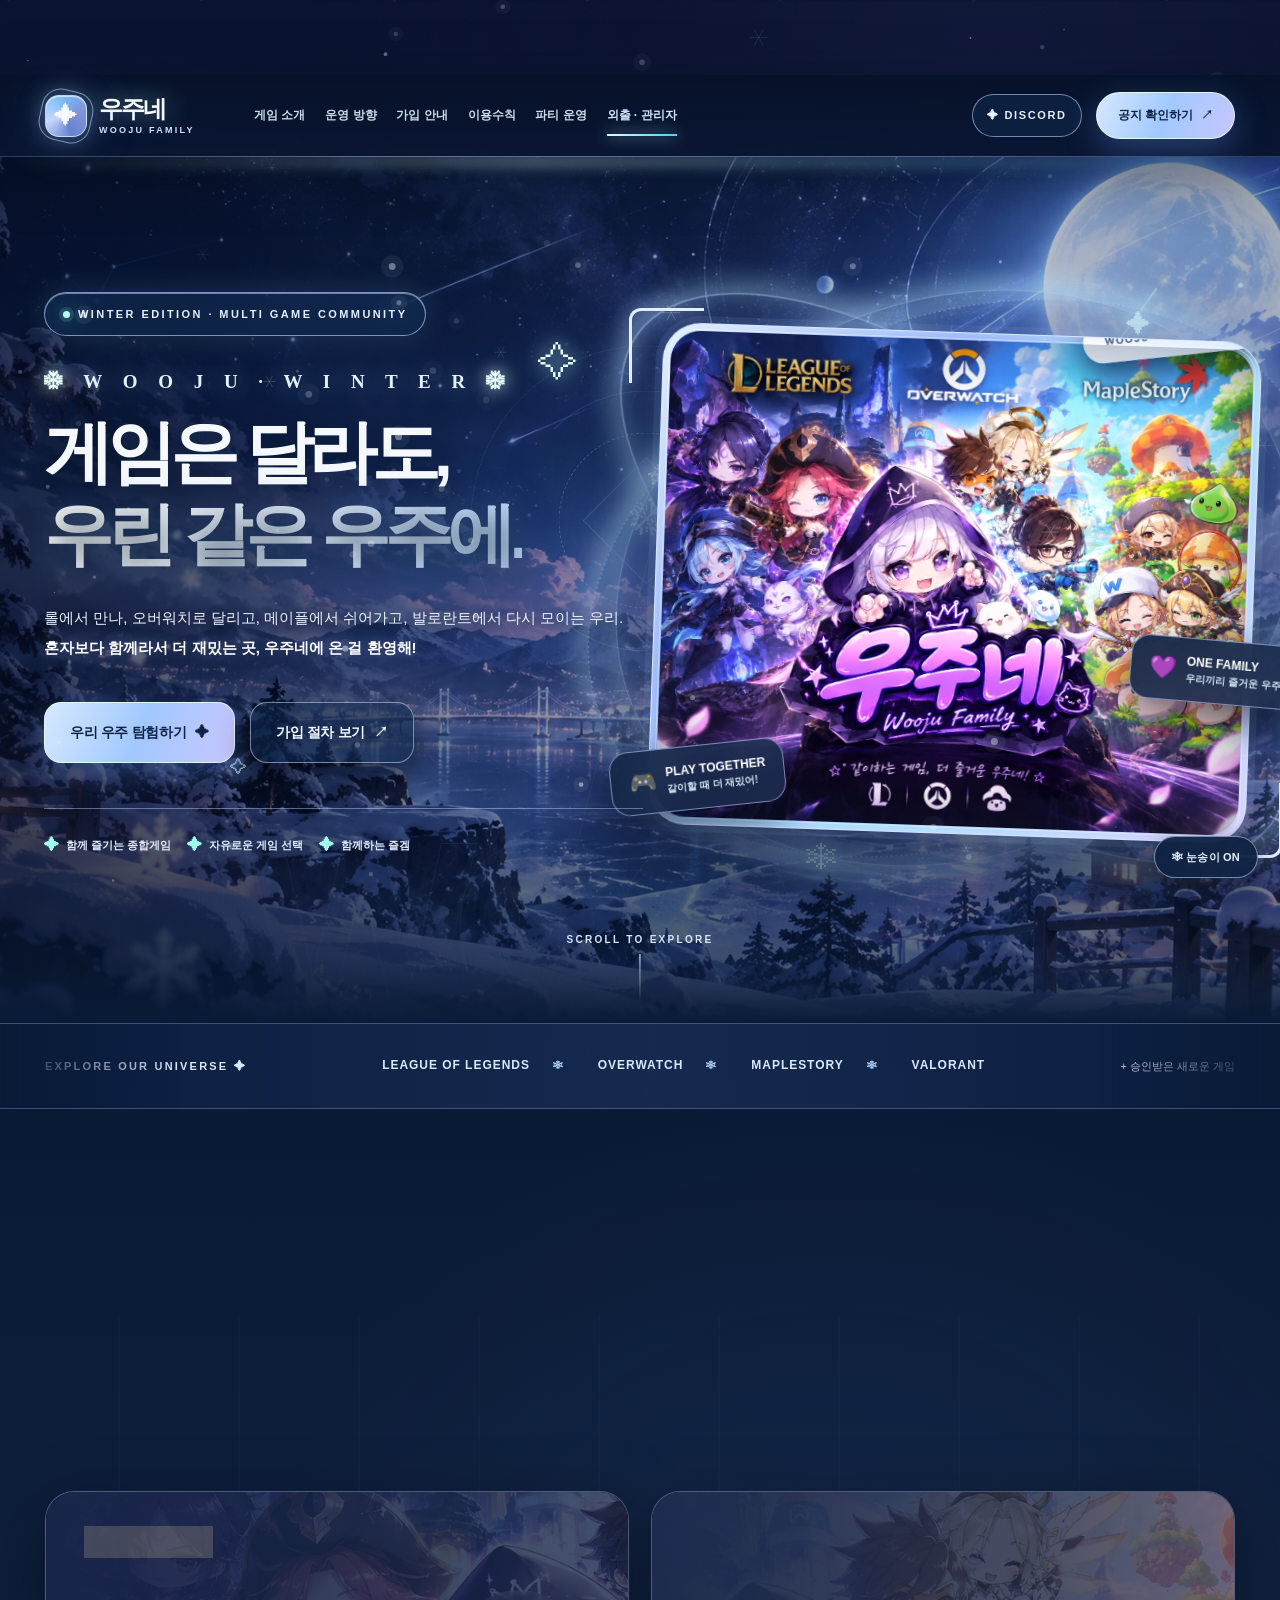
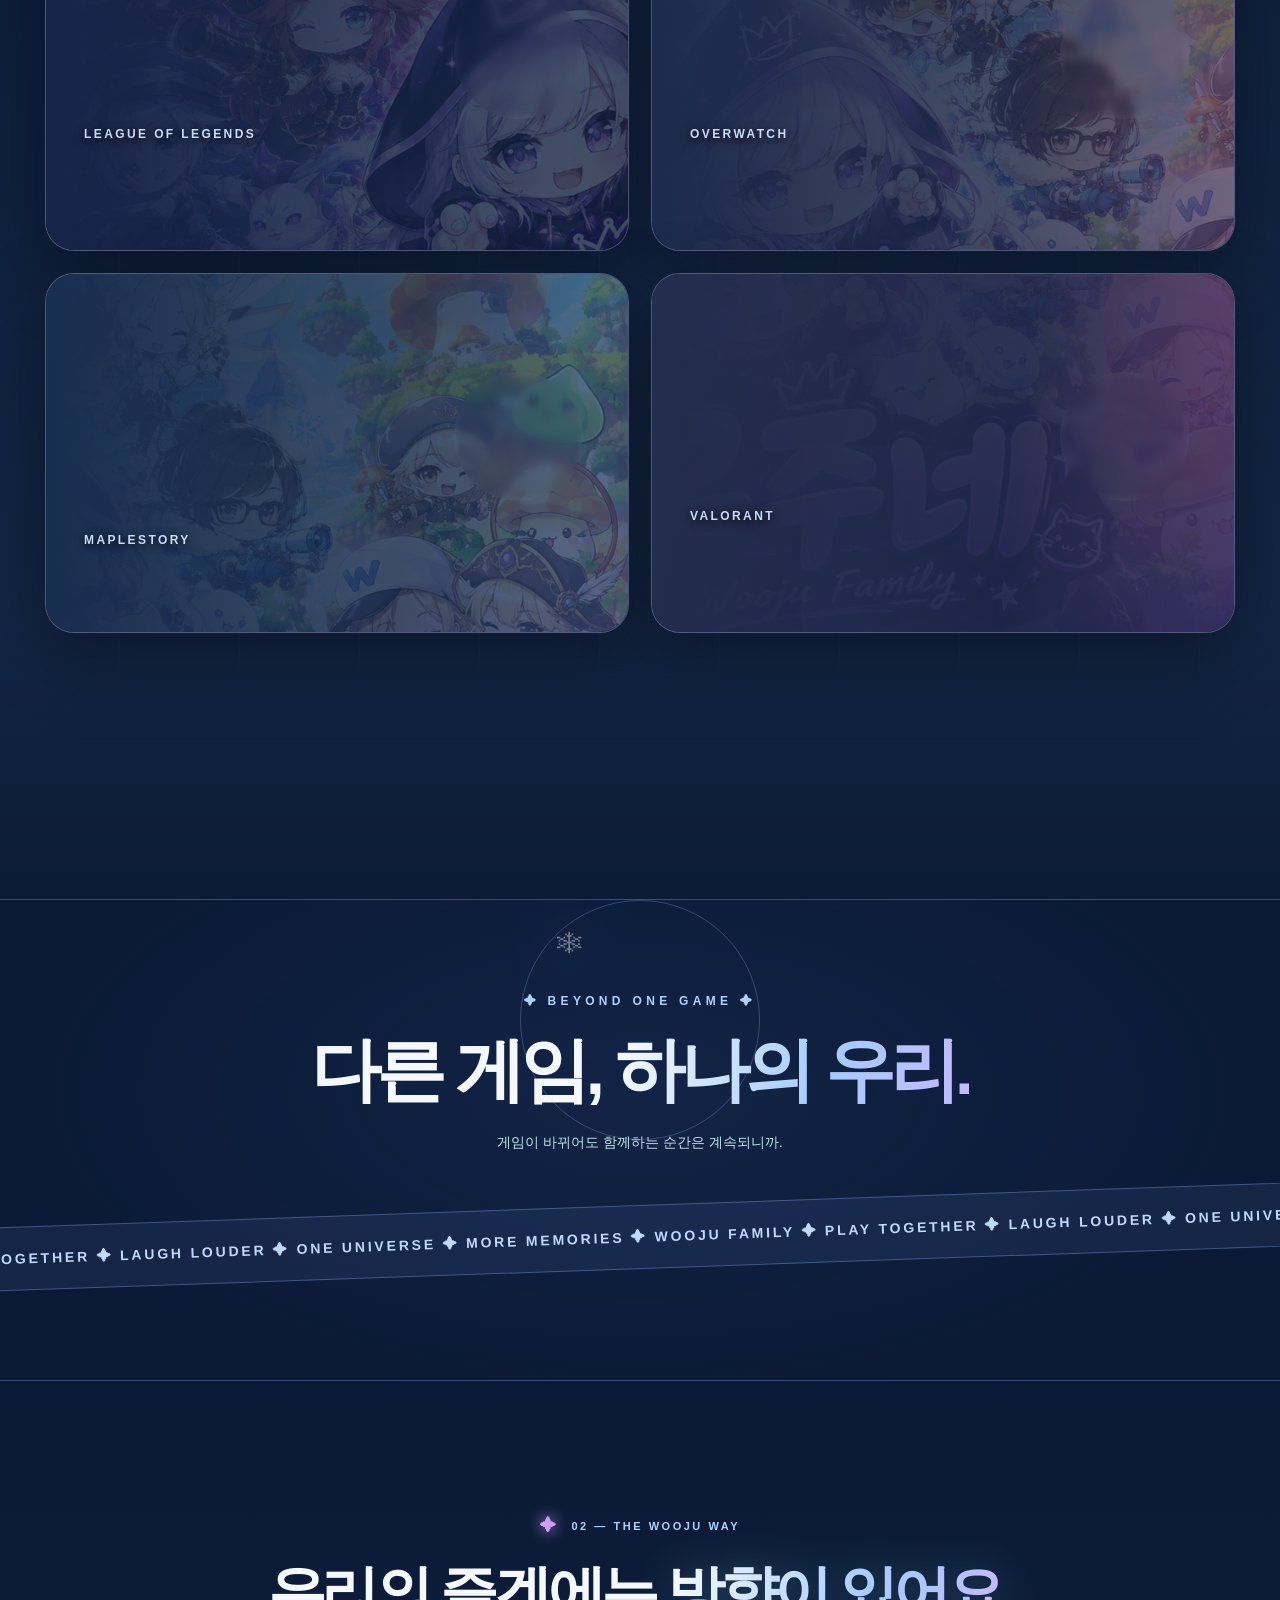
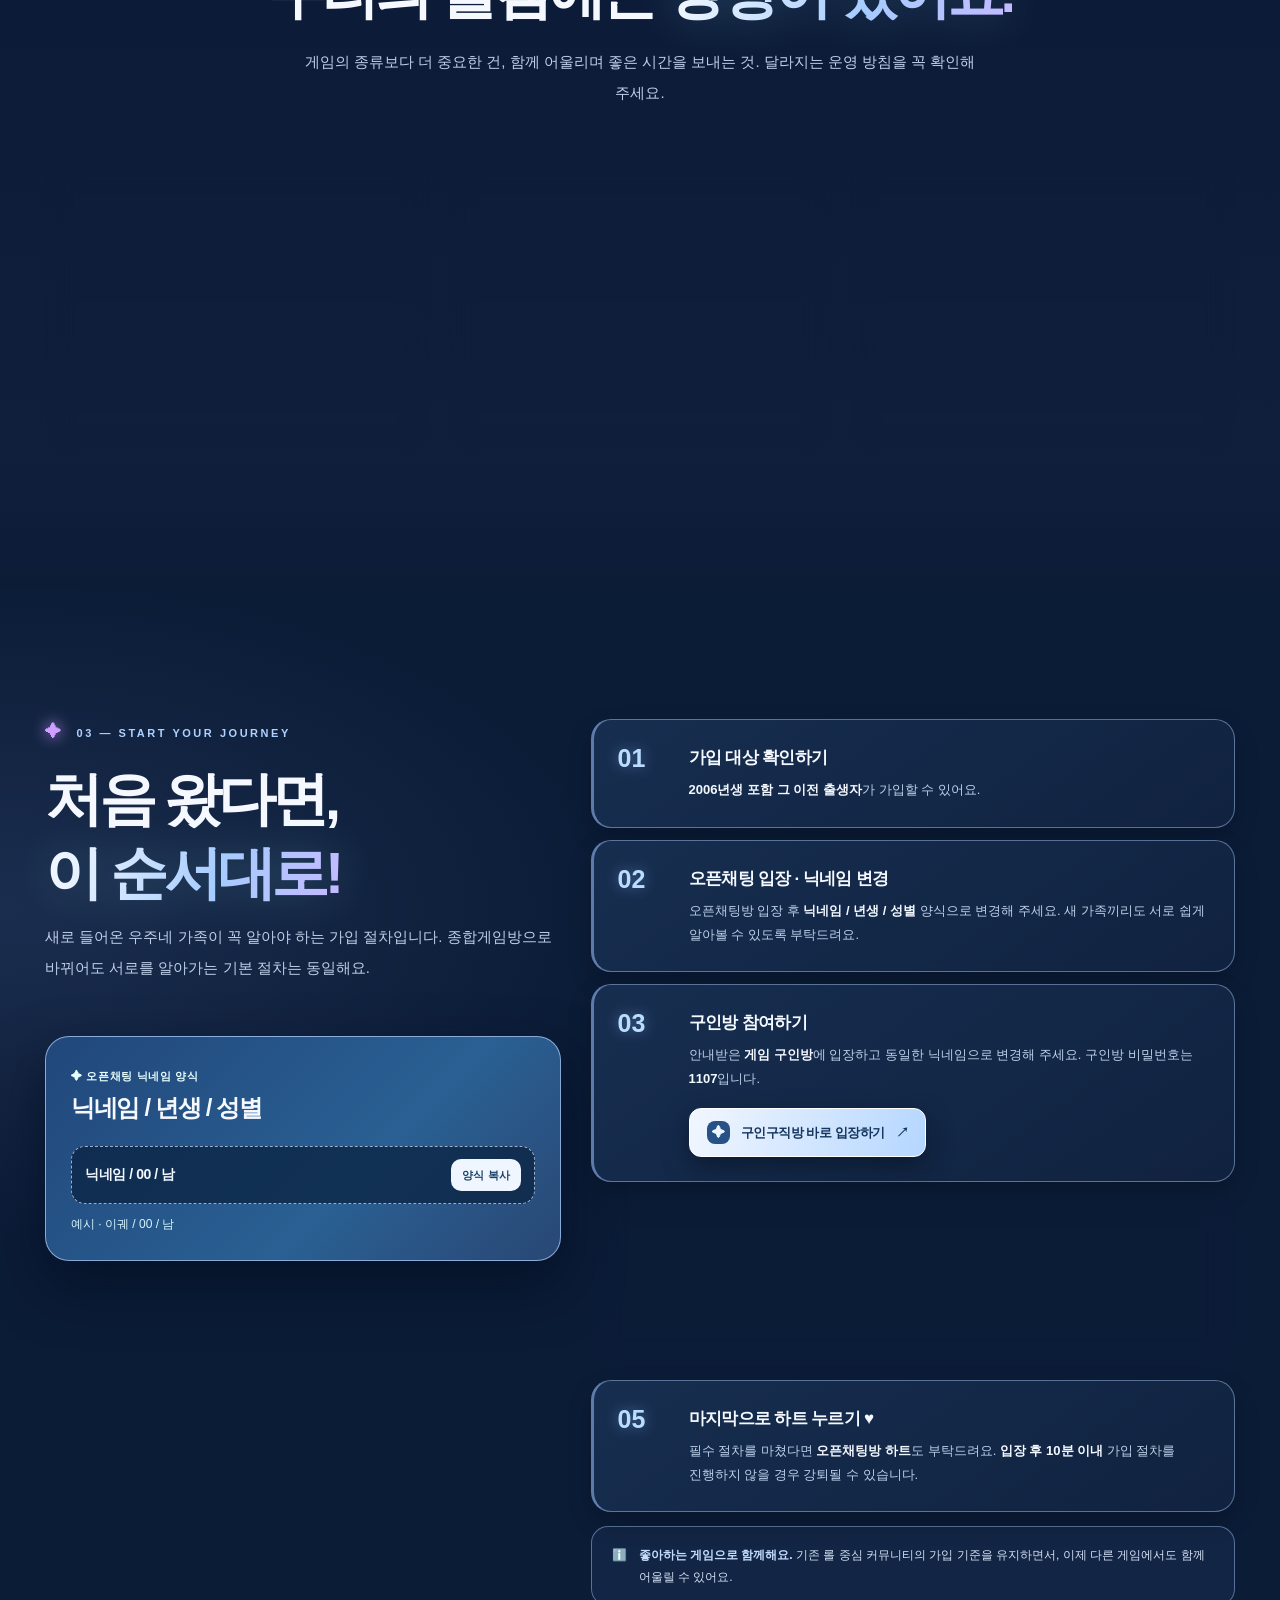
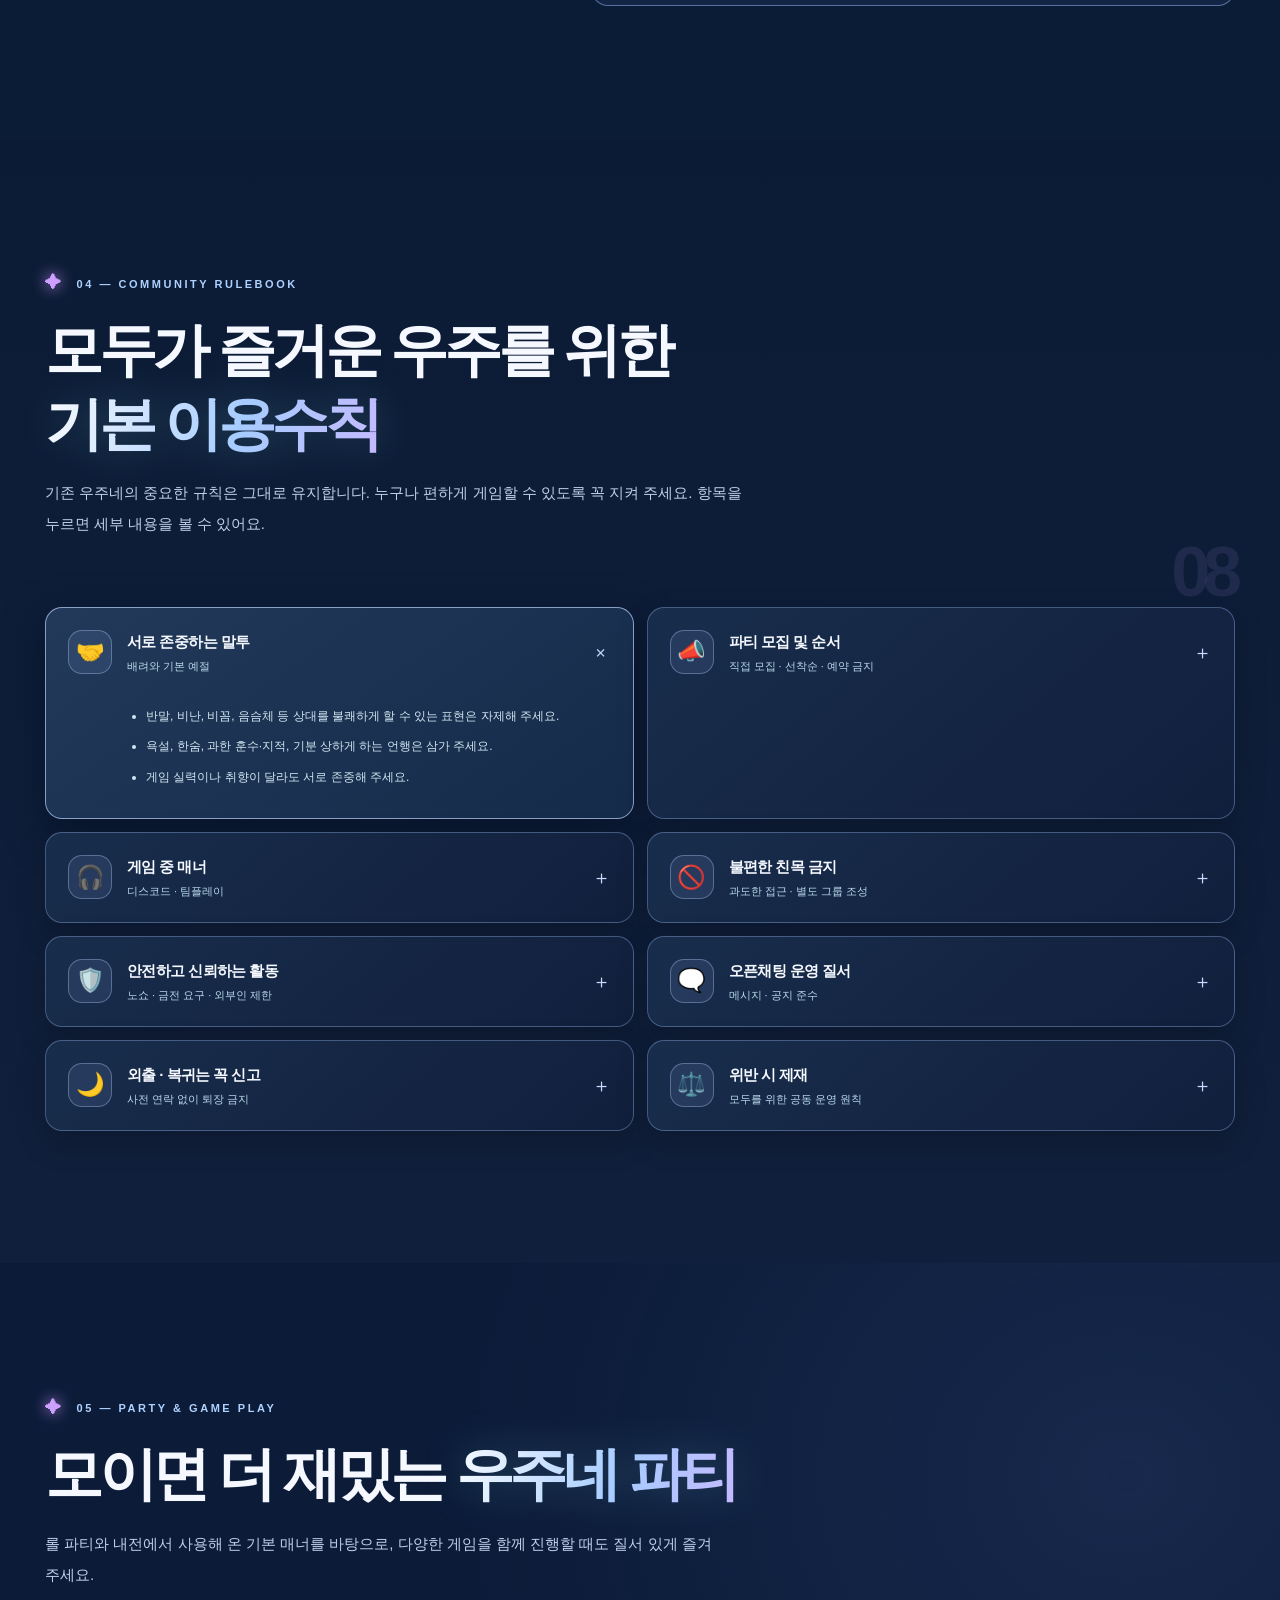
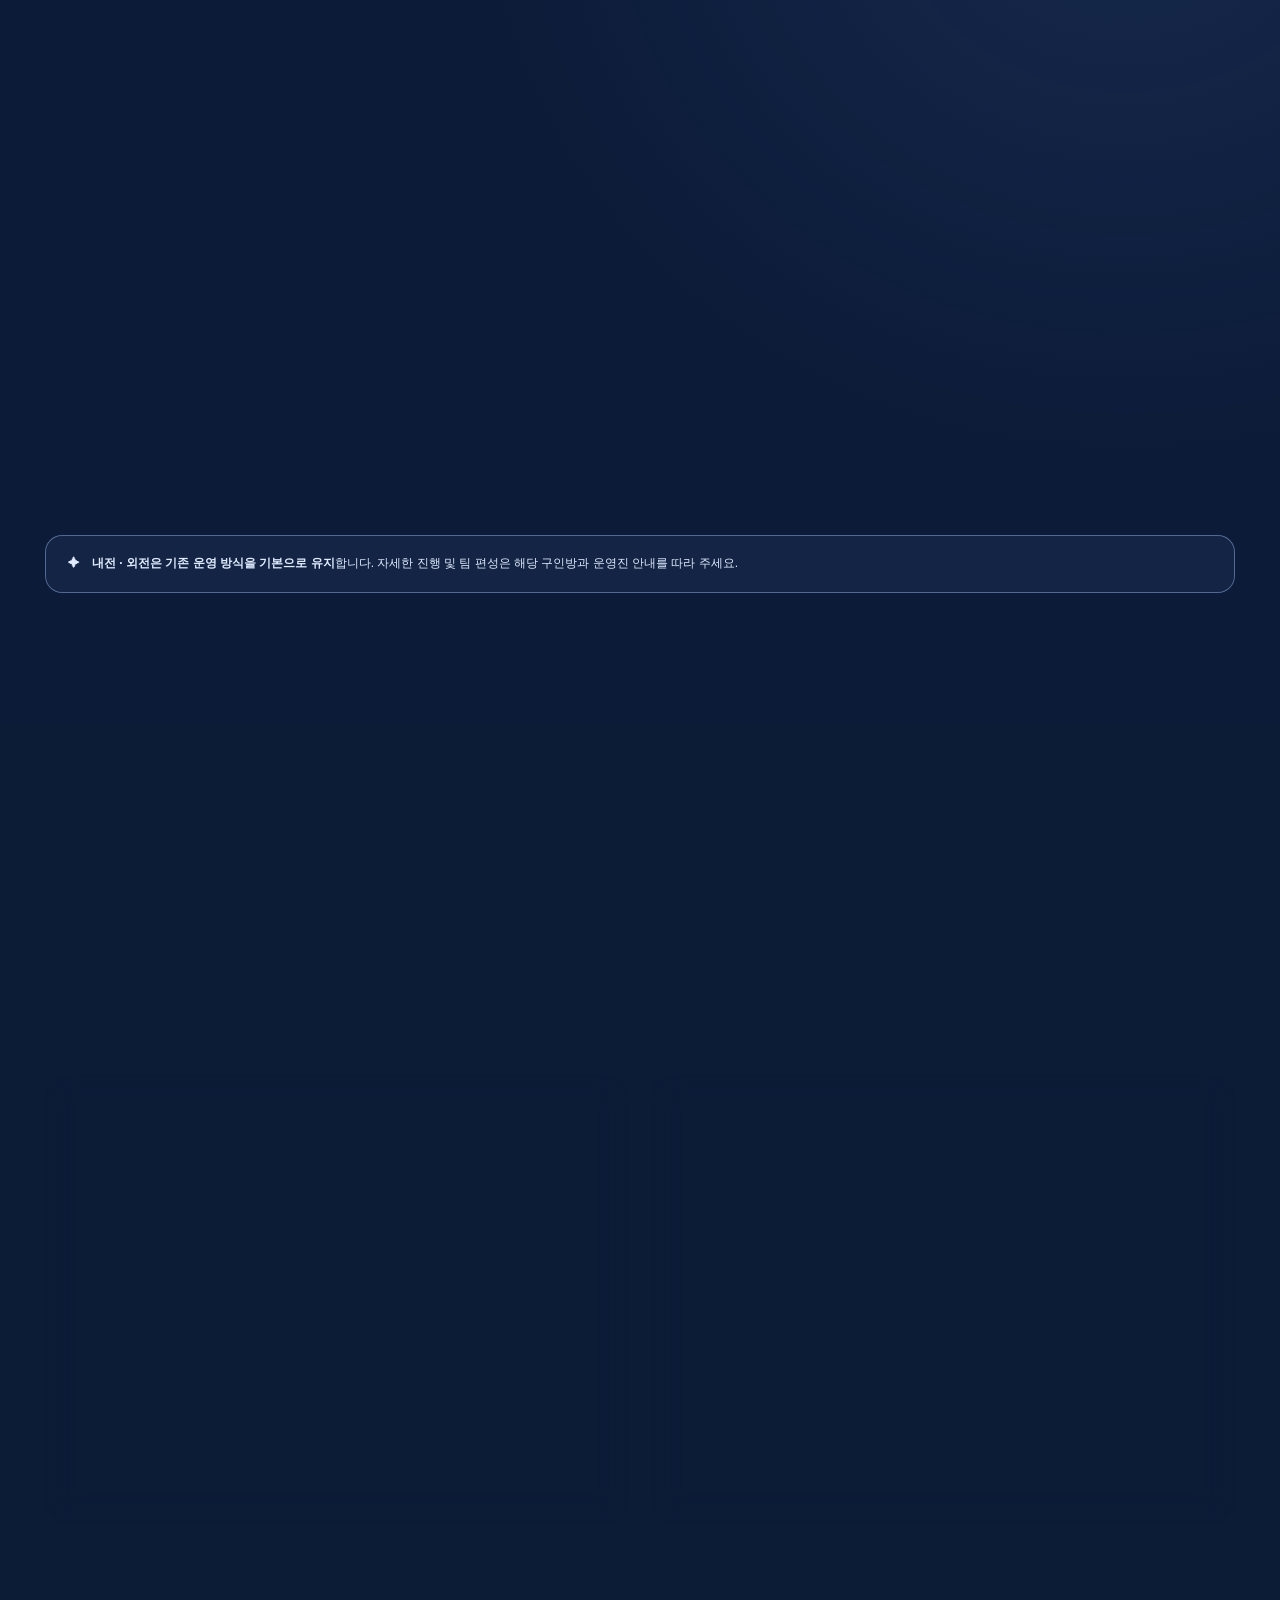
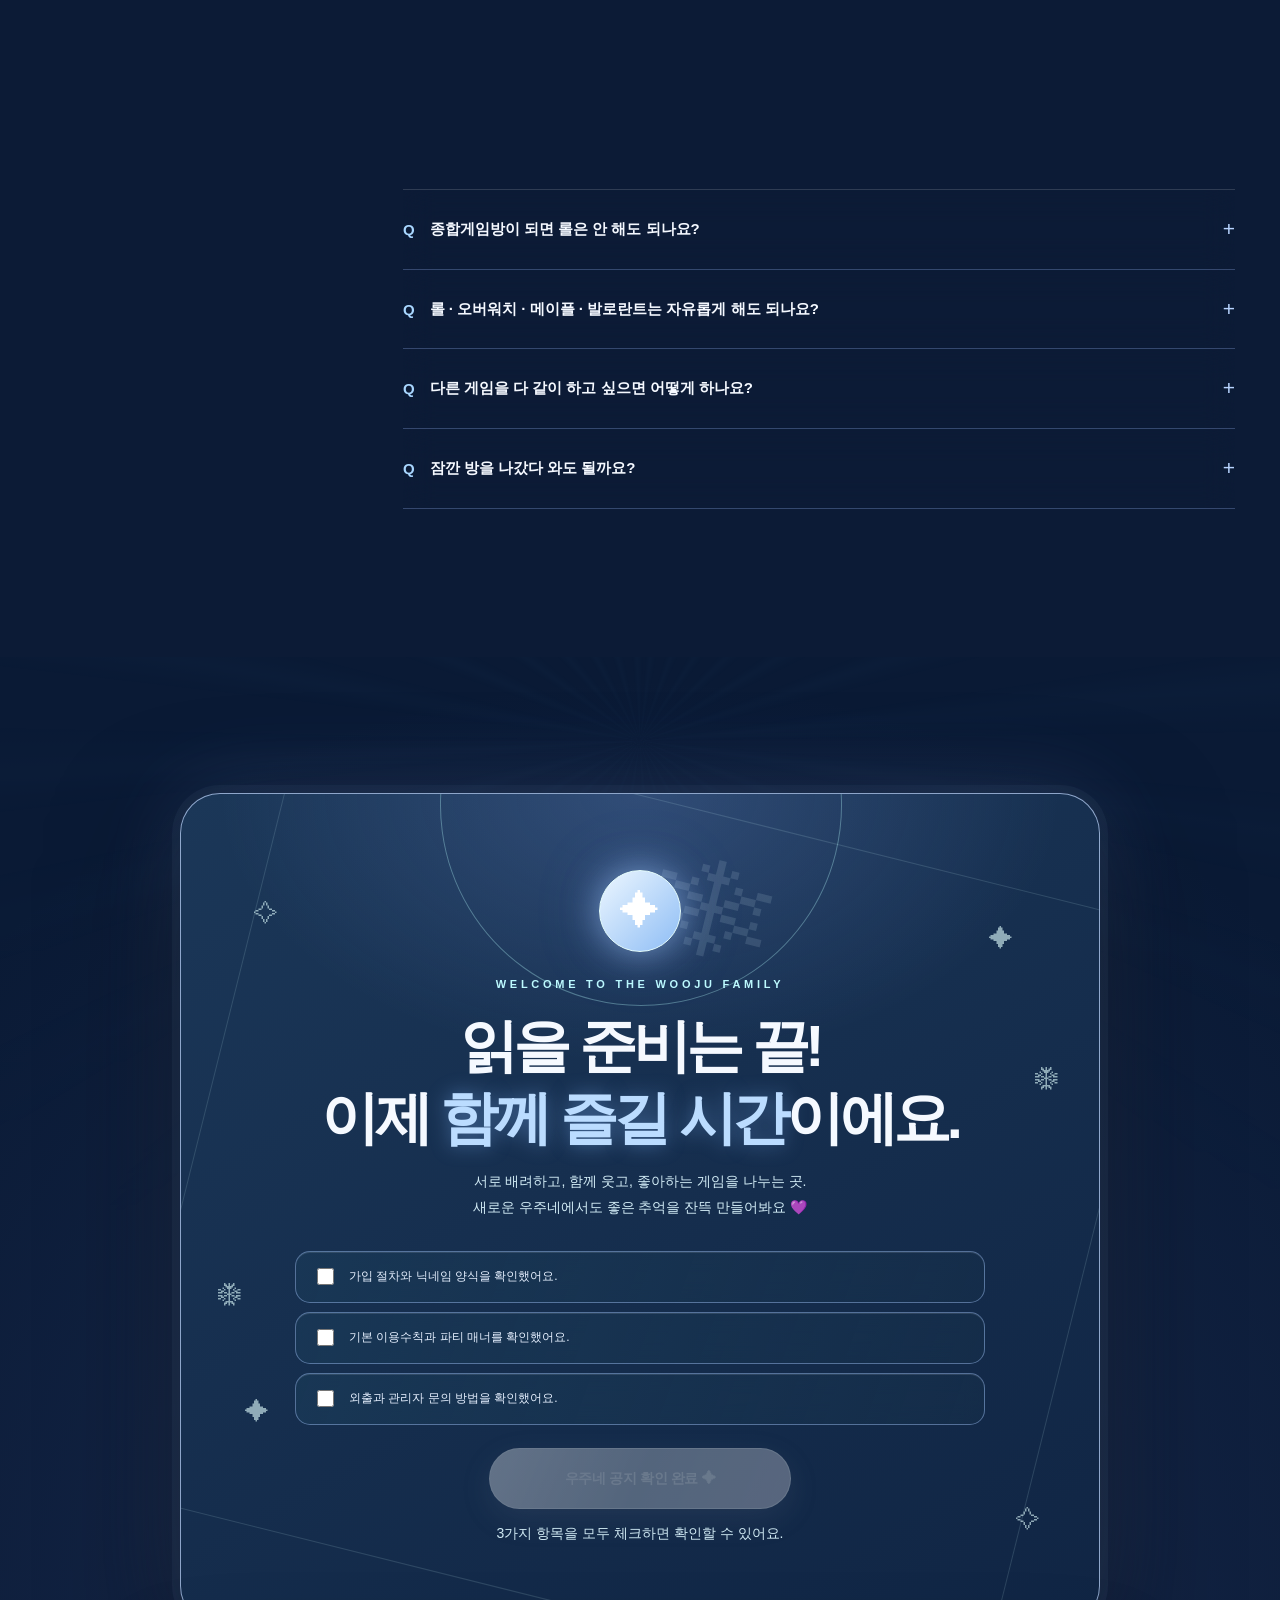
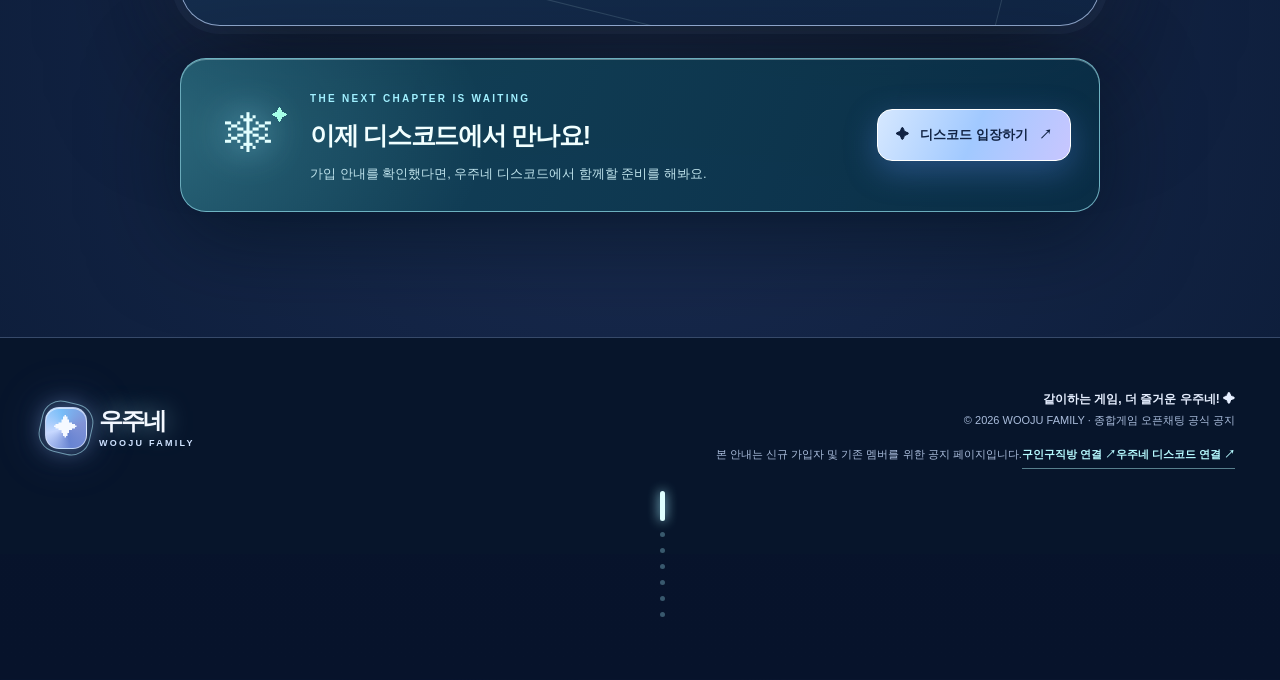
==== commit ef64b3fa: "Update winter notice Discord invite and Kakao recruiting room links" ====
--- a/index.html
+++ b/index.html
@@ -583,10 +583,10 @@
       <nav class="desktop-nav" aria-label="주요 메뉴">
         <a href="#world">게임 소개</a><a href="#philosophy">운영 방향</a><a href="#join">가입 안내</a><a href="#rules">이용수칙</a><a href="#party">파티 운영</a><a href="#operations">외출 · 관리자</a>
       </nav>
-      <a class="header-discord" href="https://discord.gg/Phn9YbXCD" target="_blank" rel="noopener noreferrer" title="우주네 디스코드 초대 링크" aria-label="우주네 디스코드 입장">✦ <span>DISCORD</span></a><a class="header-cta" href="#finish">공지 확인하기 <span aria-hidden="true">↗</span></a>
+      <a class="header-discord" href="https://discord.gg/JgvXP7QNRu" target="_blank" rel="noopener noreferrer" title="우주네 디스코드 초대 링크" aria-label="우주네 디스코드 입장">✦ <span>DISCORD</span></a><a class="header-cta" href="#finish">공지 확인하기 <span aria-hidden="true">↗</span></a>
       <button class="menu-toggle" id="menuToggle" aria-label="메뉴 열기" aria-controls="mobileNav" aria-expanded="false">☰</button>
     </div>
-    <nav class="mobile-nav" id="mobileNav" aria-label="모바일 메뉴"><a href="#world">게임 소개</a><a href="#philosophy">운영 방향</a><a href="#join">가입 안내</a><a href="#rules">이용수칙</a><a href="#party">파티 운영</a><a href="#operations">외출 · 관리자</a><a href="#finish">공지 확인 완료</a><a class="nav-discord" href="https://discord.gg/Phn9YbXCD" target="_blank" rel="noopener noreferrer">✦ 디스코드 입장 ↗</a></nav>
+    <nav class="mobile-nav" id="mobileNav" aria-label="모바일 메뉴"><a href="#world">게임 소개</a><a href="#philosophy">운영 방향</a><a href="#join">가입 안내</a><a href="#rules">이용수칙</a><a href="#party">파티 운영</a><a href="#operations">외출 · 관리자</a><a href="#finish">공지 확인 완료</a><a class="nav-discord" href="https://open.kakao.com/o/gxg5MjFh" target="_blank" rel="noopener noreferrer">✦ 구인구직방 입장 ↗</a><a class="nav-discord" href="https://discord.gg/JgvXP7QNRu" target="_blank" rel="noopener noreferrer">✦ 디스코드 입장 ↗</a></nav>
   </header>
   <main>
     <section class="hero" id="top">
@@ -672,8 +672,8 @@
       <div><div class="join-steps">
         <article class="join-step"><span class="num">01</span><div><h3>가입 대상 확인하기</h3><p><strong>2006년생 포함 그 이전 출생자</strong>가 가입할 수 있어요.</p></div></article>
         <article class="join-step"><span class="num">02</span><div><h3>오픈채팅 입장 · 닉네임 변경</h3><p>오픈채팅방 입장 후 <strong>닉네임 / 년생 / 성별</strong> 양식으로 변경해 주세요. 새 가족끼리도 서로 쉽게 알아볼 수 있도록 부탁드려요.</p></div></article>
-        <article class="join-step"><span class="num">03</span><div><h3>구인방 참여하기</h3><p>안내받은 <strong>게임 구인방</strong>에 입장하고 동일한 닉네임으로 변경해 주세요. 구인방 비밀번호는 <strong>1107</strong>입니다.</p></div></article>
-        <article class="join-step"><span class="num">04</span><div><h3>디스코드 가입 · 자기소개</h3><p>디스코드에 가입해 질문지를 작성하고 역할을 받은 후 자기소개방에 소개를 남겨주세요.</p><a class="discord-inline" href="https://discord.gg/Phn9YbXCD" target="_blank" rel="noopener noreferrer"><span class="discord-symbol" aria-hidden="true">✦</span><span>우주네 디스코드 바로 입장하기</span><span aria-hidden="true">↗</span></a></div></article>
+        <article class="join-step"><span class="num">03</span><div><h3>구인방 참여하기</h3><p>안내받은 <strong>게임 구인방</strong>에 입장하고 동일한 닉네임으로 변경해 주세요. 구인방 비밀번호는 <strong>1107</strong>입니다.</p><a class="discord-inline" href="https://open.kakao.com/o/gxg5MjFh" target="_blank" rel="noopener noreferrer"><span class="discord-symbol" aria-hidden="true">✦</span><span>구인구직방 바로 입장하기</span><span aria-hidden="true">↗</span></a></div></article>
+        <article class="join-step"><span class="num">04</span><div><h3>디스코드 가입 · 자기소개</h3><p>디스코드에 가입해 질문지를 작성하고 역할을 받은 후 자기소개방에 소개를 남겨주세요.</p><a class="discord-inline" href="https://discord.gg/JgvXP7QNRu" target="_blank" rel="noopener noreferrer"><span class="discord-symbol" aria-hidden="true">✦</span><span>우주네 디스코드 바로 입장하기</span><span aria-hidden="true">↗</span></a></div></article>
         <article class="join-step"><span class="num">05</span><div><h3>마지막으로 하트 누르기 ♥</h3><p>필수 절차를 마쳤다면 <strong>오픈채팅방 하트</strong>도 부탁드려요. <strong>입장 후 10분 이내</strong> 가입 절차를 진행하지 않을 경우 강퇴될 수 있습니다.</p></div></article>
       </div><div class="info-note"><span aria-hidden="true">ℹ️</span><span><b>좋아하는 게임으로 함께해요.</b> 기존 롤 중심 커뮤니티의 가입 기준을 유지하면서, 이제 다른 게임에서도 함께 어울릴 수 있어요.</span></div></div>
     </div></section>
@@ -715,10 +715,10 @@
       <div class="discord-invite" id="discordInvite">
         <div class="discord-invite-illustration" aria-hidden="true"><span class="discord-hex">❄</span><span class="small-orbit">✦</span></div>
         <div class="discord-invite-text"><span class="invite-kicker">THE NEXT CHAPTER IS WAITING</span><h3>이제 디스코드에서 만나요!</h3><p>가입 안내를 확인했다면, 우주네 디스코드에서 함께할 준비를 해봐요.</p></div>
-        <a class="discord-invite-button" href="https://discord.gg/Phn9YbXCD" target="_blank" rel="noopener noreferrer"><span aria-hidden="true">✦</span> 디스코드 입장하기 <span aria-hidden="true">↗</span></a>
+        <a class="discord-invite-button" href="https://discord.gg/JgvXP7QNRu" target="_blank" rel="noopener noreferrer"><span aria-hidden="true">✦</span> 디스코드 입장하기 <span aria-hidden="true">↗</span></a>
       </div></div></section>
   </main>
-  <footer class="footer"><div class="wrap footer-inner"><a href="#top" class="brand"><span class="brand-mark" aria-hidden="true">✦</span><span class="brand-txt"><strong>우주네</strong><small>WOOJU FAMILY</small></span></a><div class="footer-copy"><strong>같이하는 게임, 더 즐거운 우주네! ✦</strong><br>© 2026 WOOJU FAMILY · 종합게임 오픈채팅 공식 공지<br>본 안내는 신규 가입자 및 기존 멤버를 위한 공지 페이지입니다.<a class="footer-discord" href="https://discord.gg/Phn9YbXCD" target="_blank" rel="noopener noreferrer">우주네 디스코드 연결 ↗</a></div></div></footer>
+  <footer class="footer"><div class="wrap footer-inner"><a href="#top" class="brand"><span class="brand-mark" aria-hidden="true">✦</span><span class="brand-txt"><strong>우주네</strong><small>WOOJU FAMILY</small></span></a><div class="footer-copy"><strong>같이하는 게임, 더 즐거운 우주네! ✦</strong><br>© 2026 WOOJU FAMILY · 종합게임 오픈채팅 공식 공지<br>본 안내는 신규 가입자 및 기존 멤버를 위한 공지 페이지입니다.<a class="footer-discord" href="https://open.kakao.com/o/gxg5MjFh" target="_blank" rel="noopener noreferrer">구인구직방 연결 ↗</a><a class="footer-discord" href="https://discord.gg/JgvXP7QNRu" target="_blank" rel="noopener noreferrer">우주네 디스코드 연결 ↗</a></div></div></footer>
 <div class="chapter-rail" id="chapterRail" aria-hidden="true"><span class="on"></span><span></span><span></span><span></span><span></span><span></span><span></span></div>
 </div><button type="button" class="motion-switch" id="motionSwitch" aria-pressed="true" title="애니메이션 효과 켜기/끄기">❄ 눈송이 ON</button><div class="toast" id="toast" role="status" aria-live="polite"></div>
 <script>
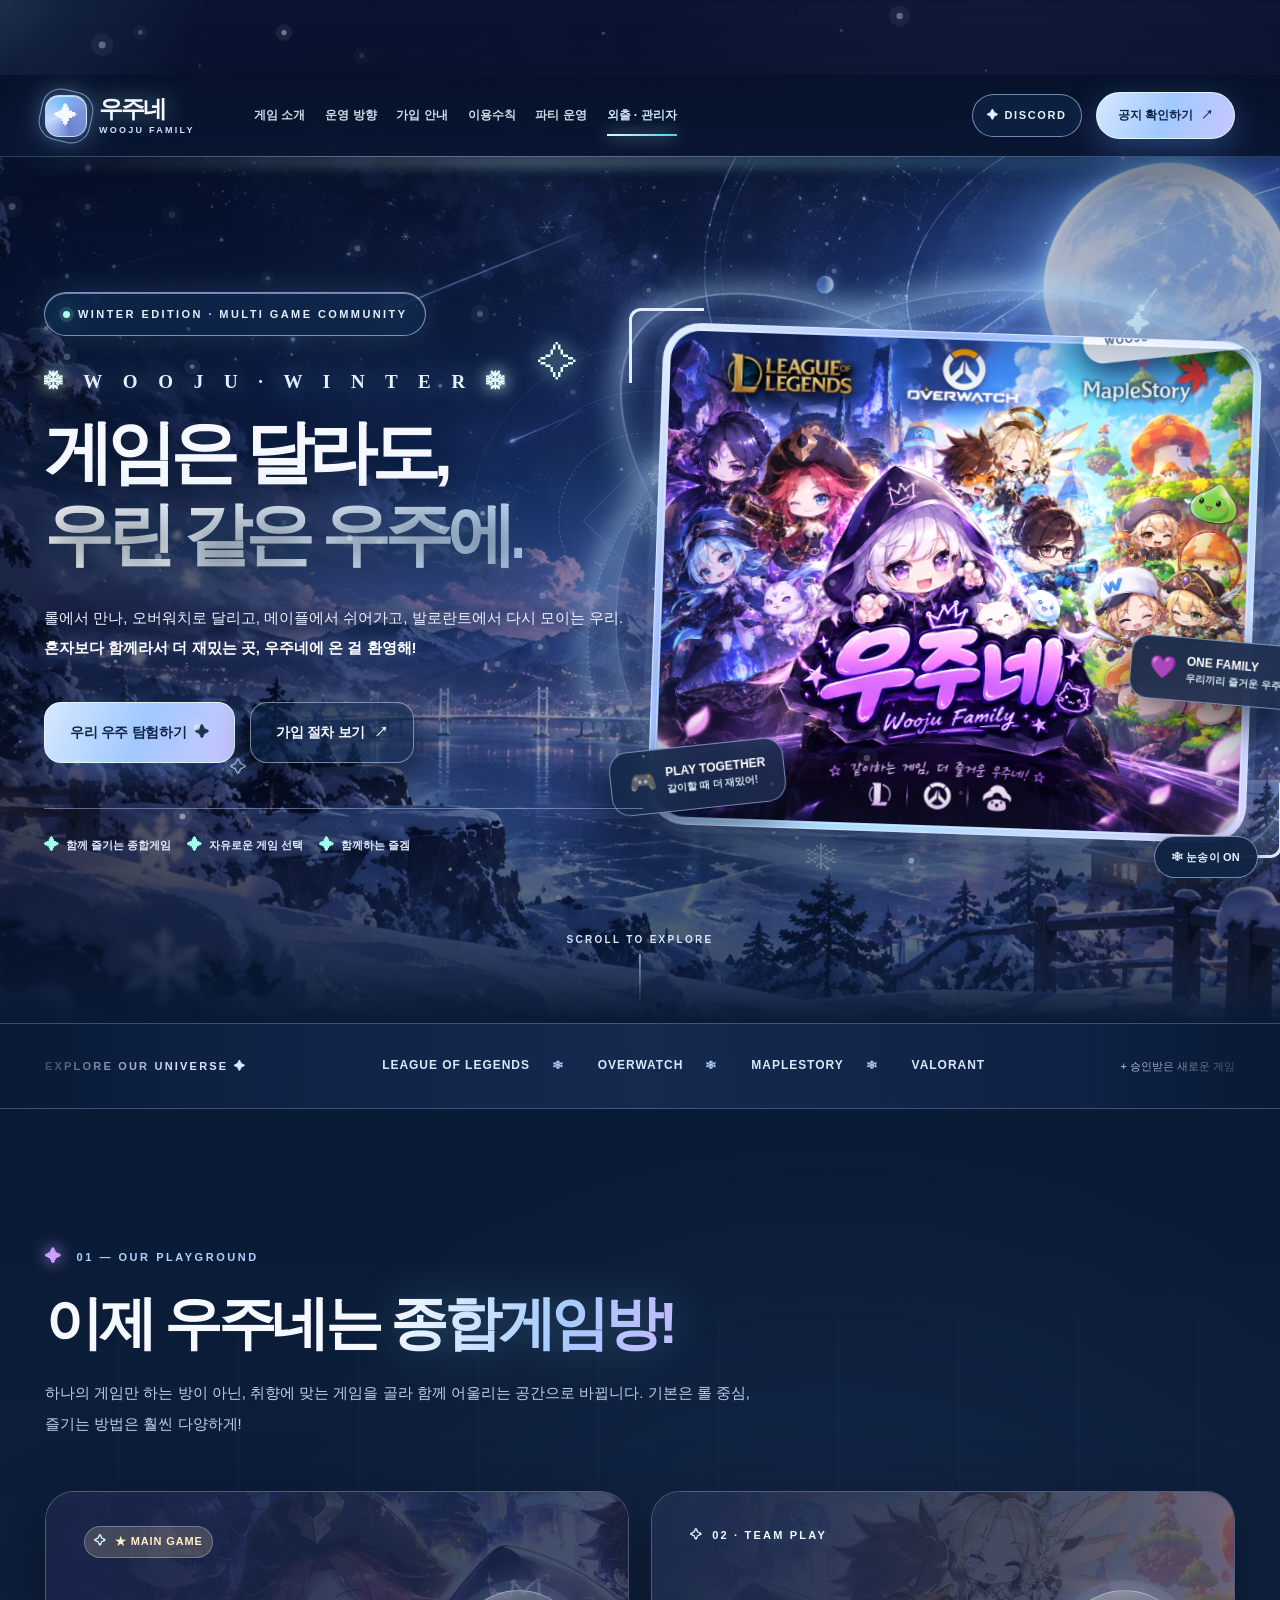
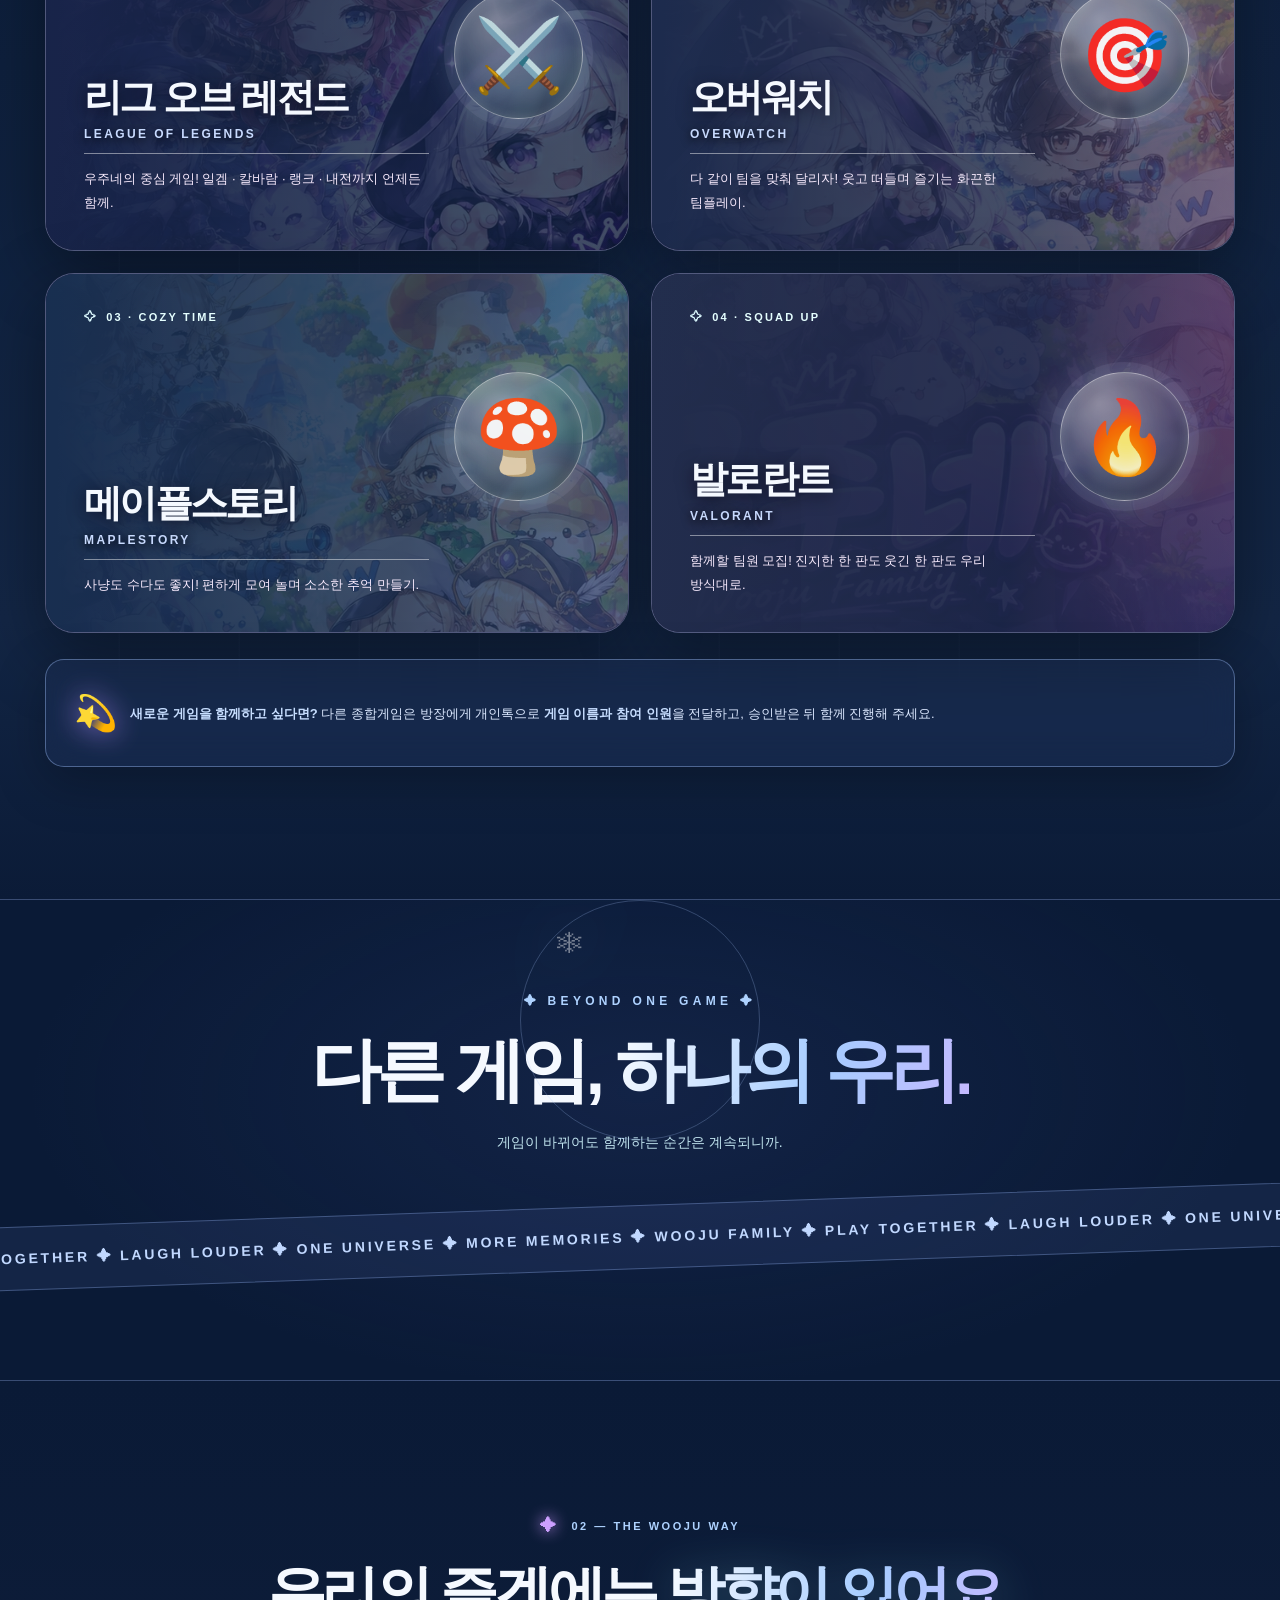
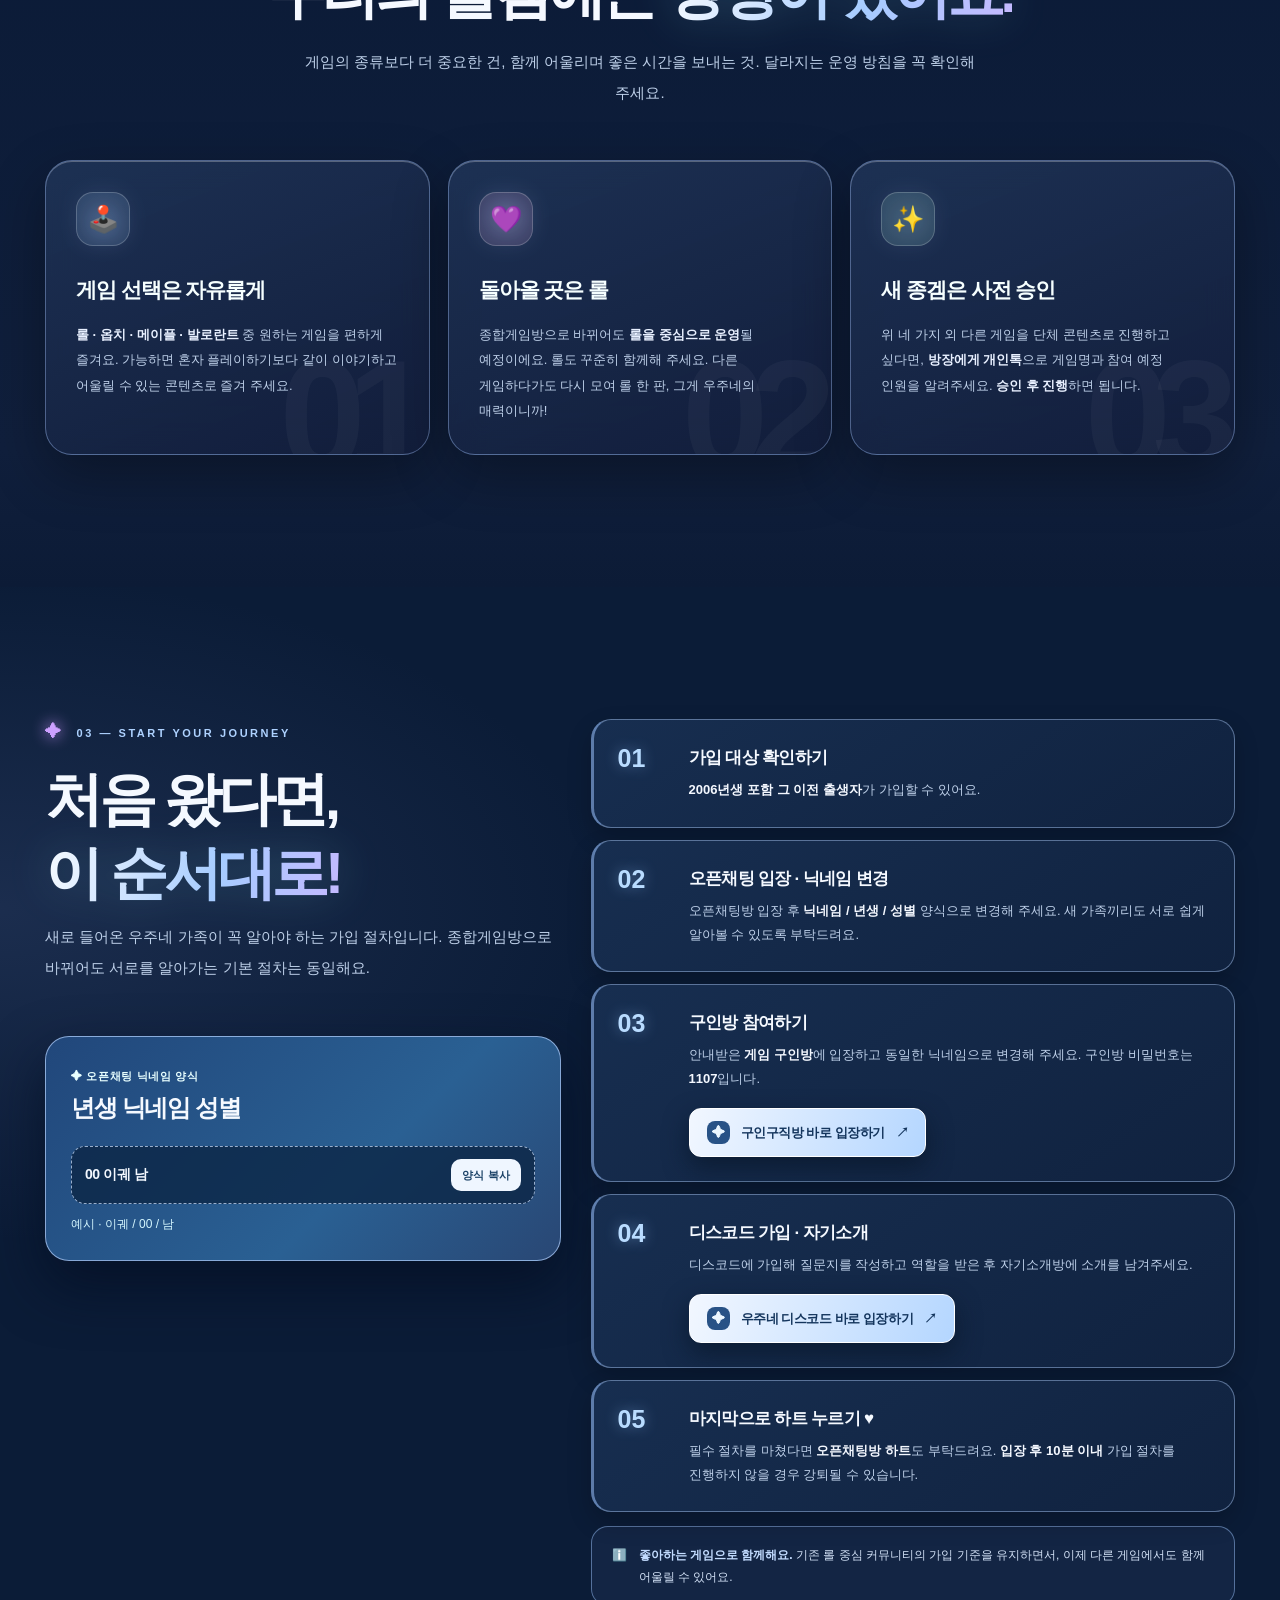
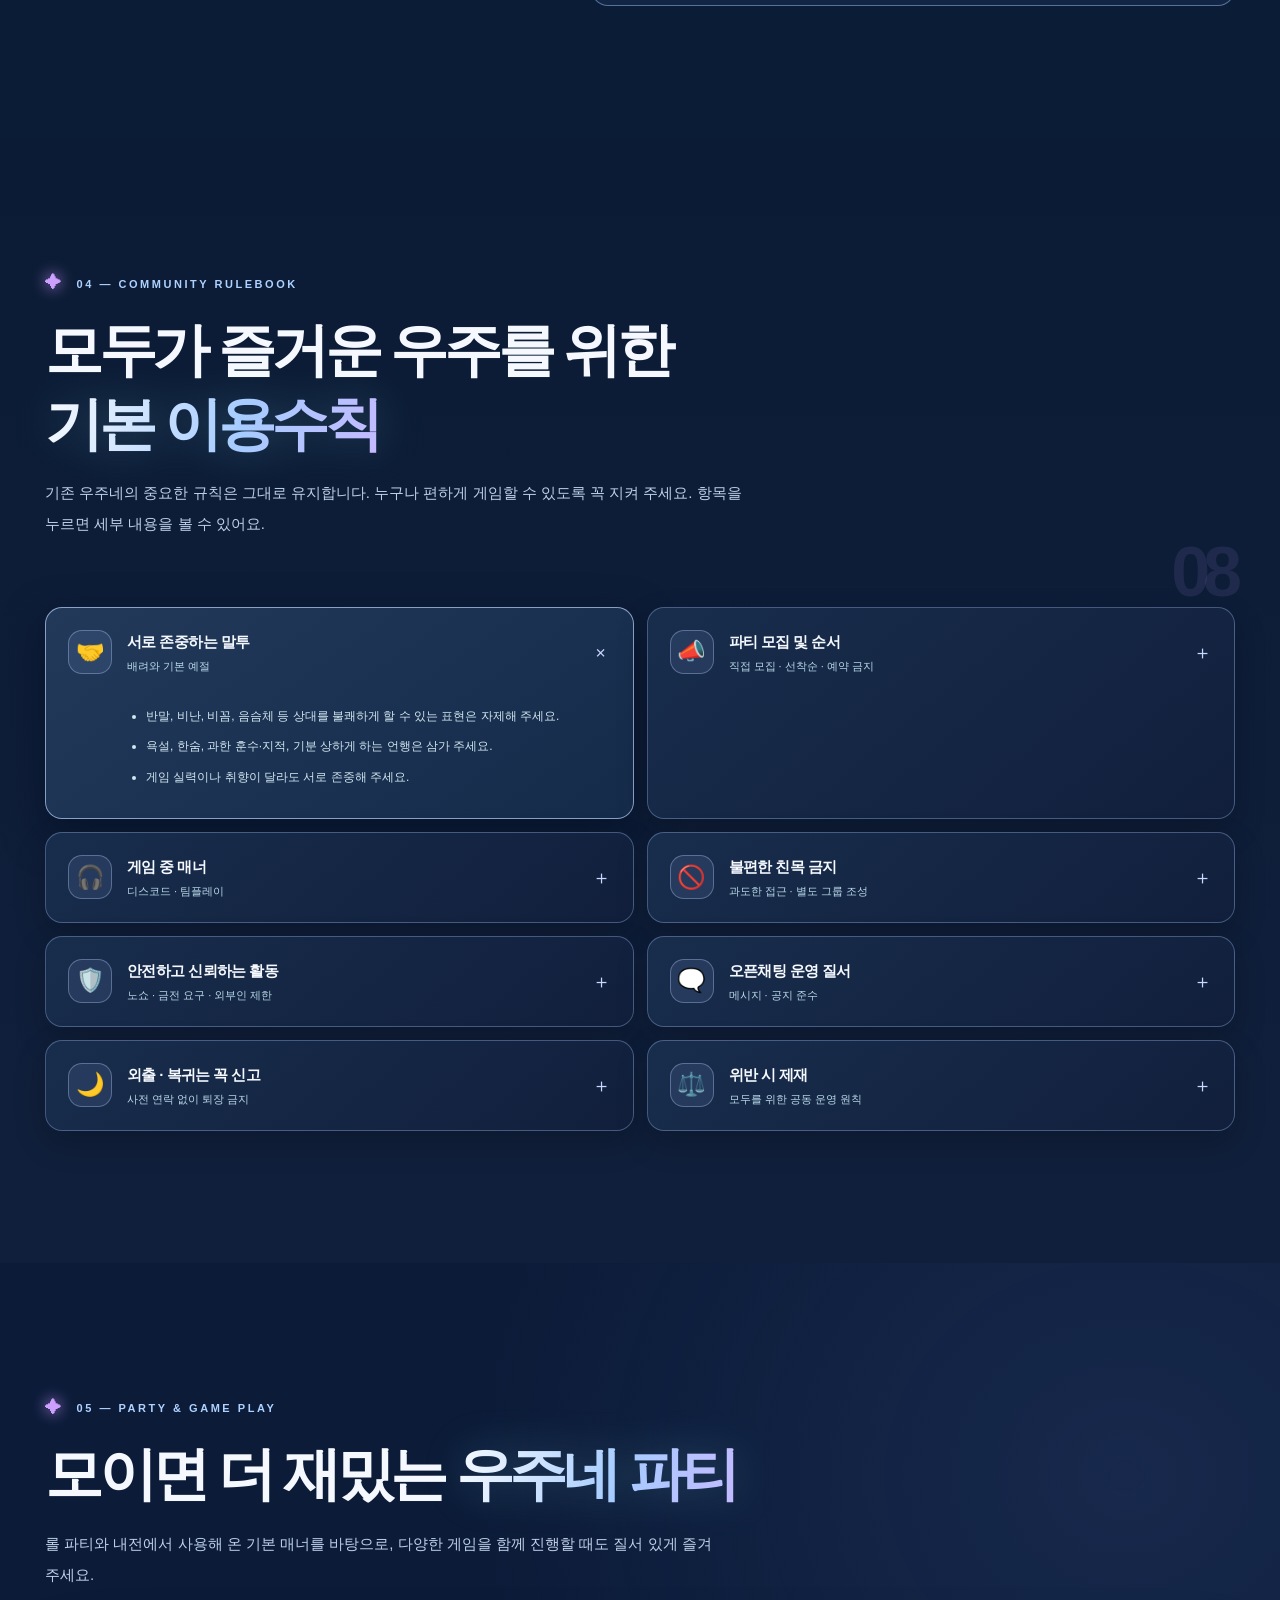
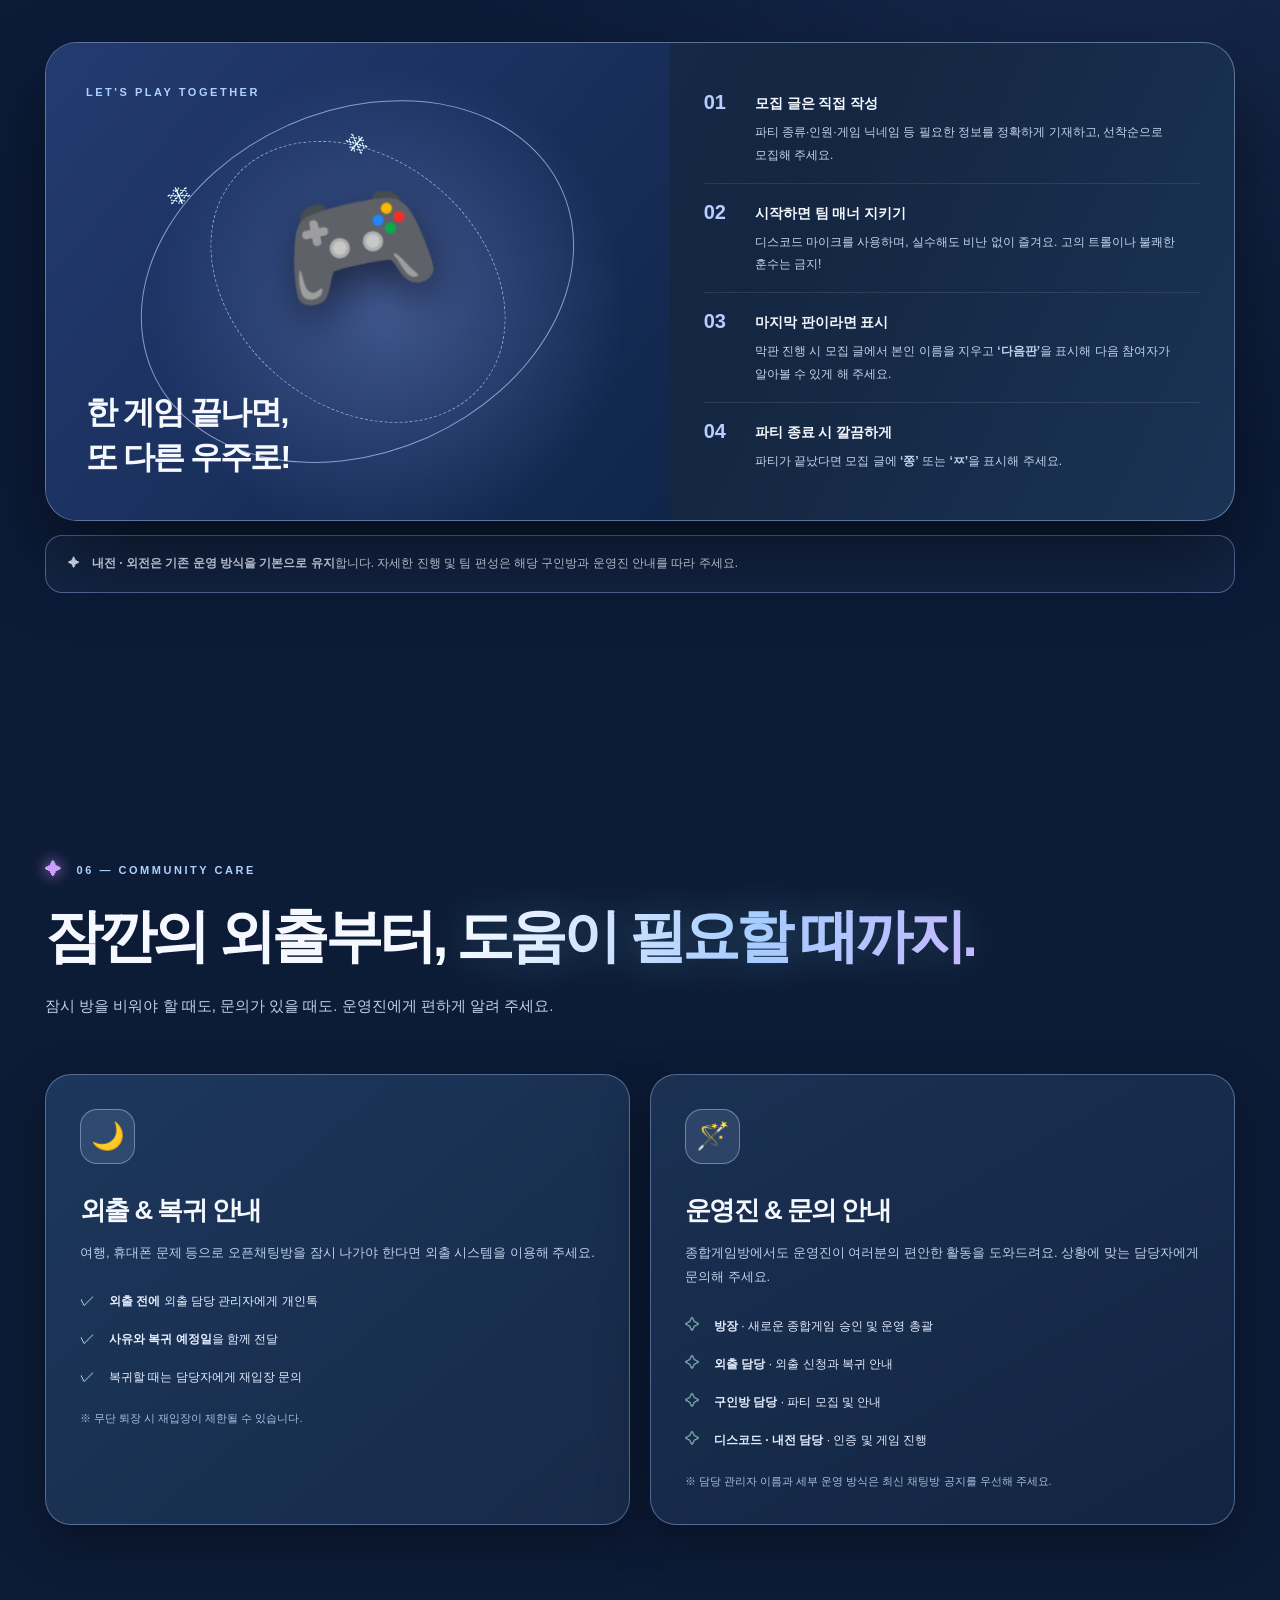
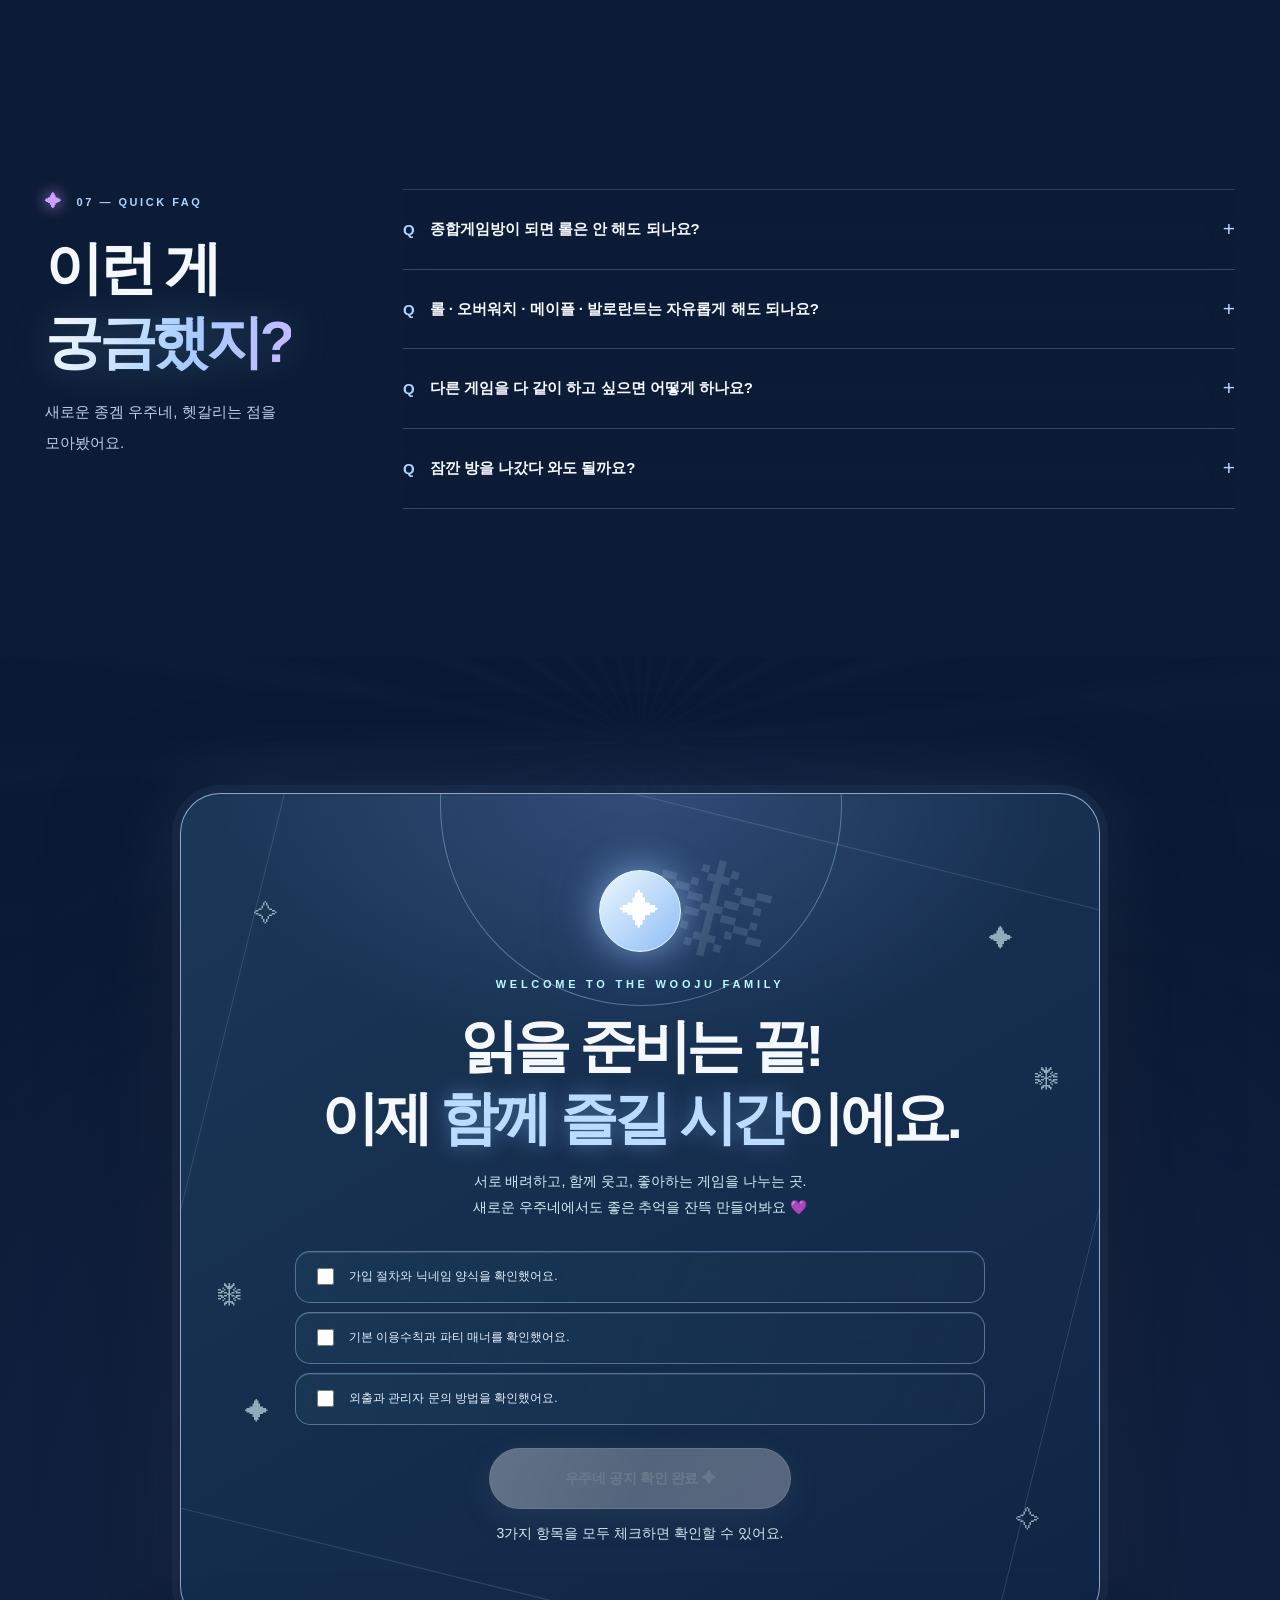
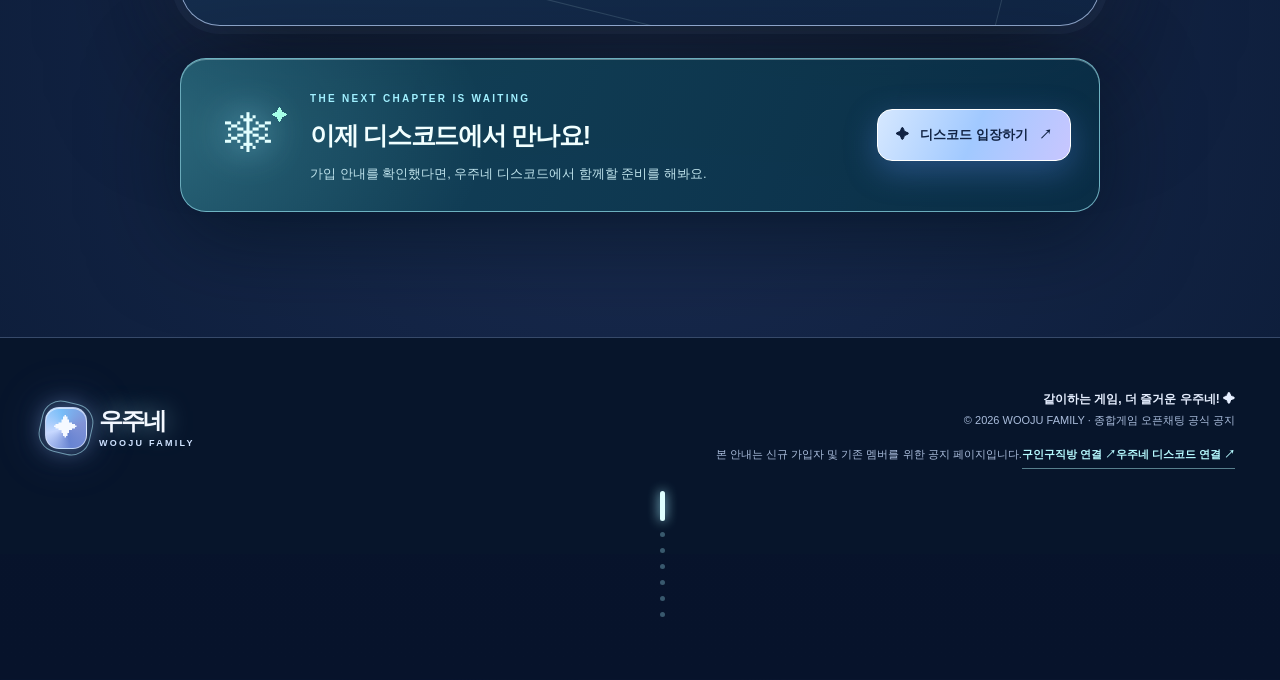
==== commit 6613dbc5: "Update index.html" ====
--- a/index.html
+++ b/index.html
@@ -667,7 +667,7 @@
 
     <section class="section join-section" id="join"><div class="wrap join-layout">
       <div class="join-sticky"><div class="section-head"><span class="eyebrow">03 — START YOUR JOURNEY</span><h2>처음 왔다면,<br><em>이 순서대로!</em></h2><p>새로 들어온 우주네 가족이 꼭 알아야 하는 가입 절차입니다. 종합게임방으로 바뀌어도 서로를 알아가는 기본 절차는 동일해요.</p></div>
-        <div class="join-highlight"><small>✦ 오픈채팅 닉네임 양식</small><h3>닉네임 / 년생 / 성별</h3><div class="copy-line"><code id="nickFormat">닉네임 / 00 / 남</code><button class="copy-btn" id="copyNickname" type="button" aria-label="닉네임 양식 복사">양식 복사</button></div><p class="sub-example">예시 · 이궤 / 00 / 남</p></div>
+        <div class="join-highlight"><small>✦ 오픈채팅 닉네임 양식</small><h3>년생 닉네임 성별</h3><div class="copy-line"><code id="nickFormat">00 이궤 남</code><button class="copy-btn" id="copyNickname" type="button" aria-label="닉네임 양식 복사">양식 복사</button></div><p class="sub-example">예시 · 이궤 / 00 / 남</p></div>
       </div>
       <div><div class="join-steps">
         <article class="join-step"><span class="num">01</span><div><h3>가입 대상 확인하기</h3><p><strong>2006년생 포함 그 이전 출생자</strong>가 가입할 수 있어요.</p></div></article>
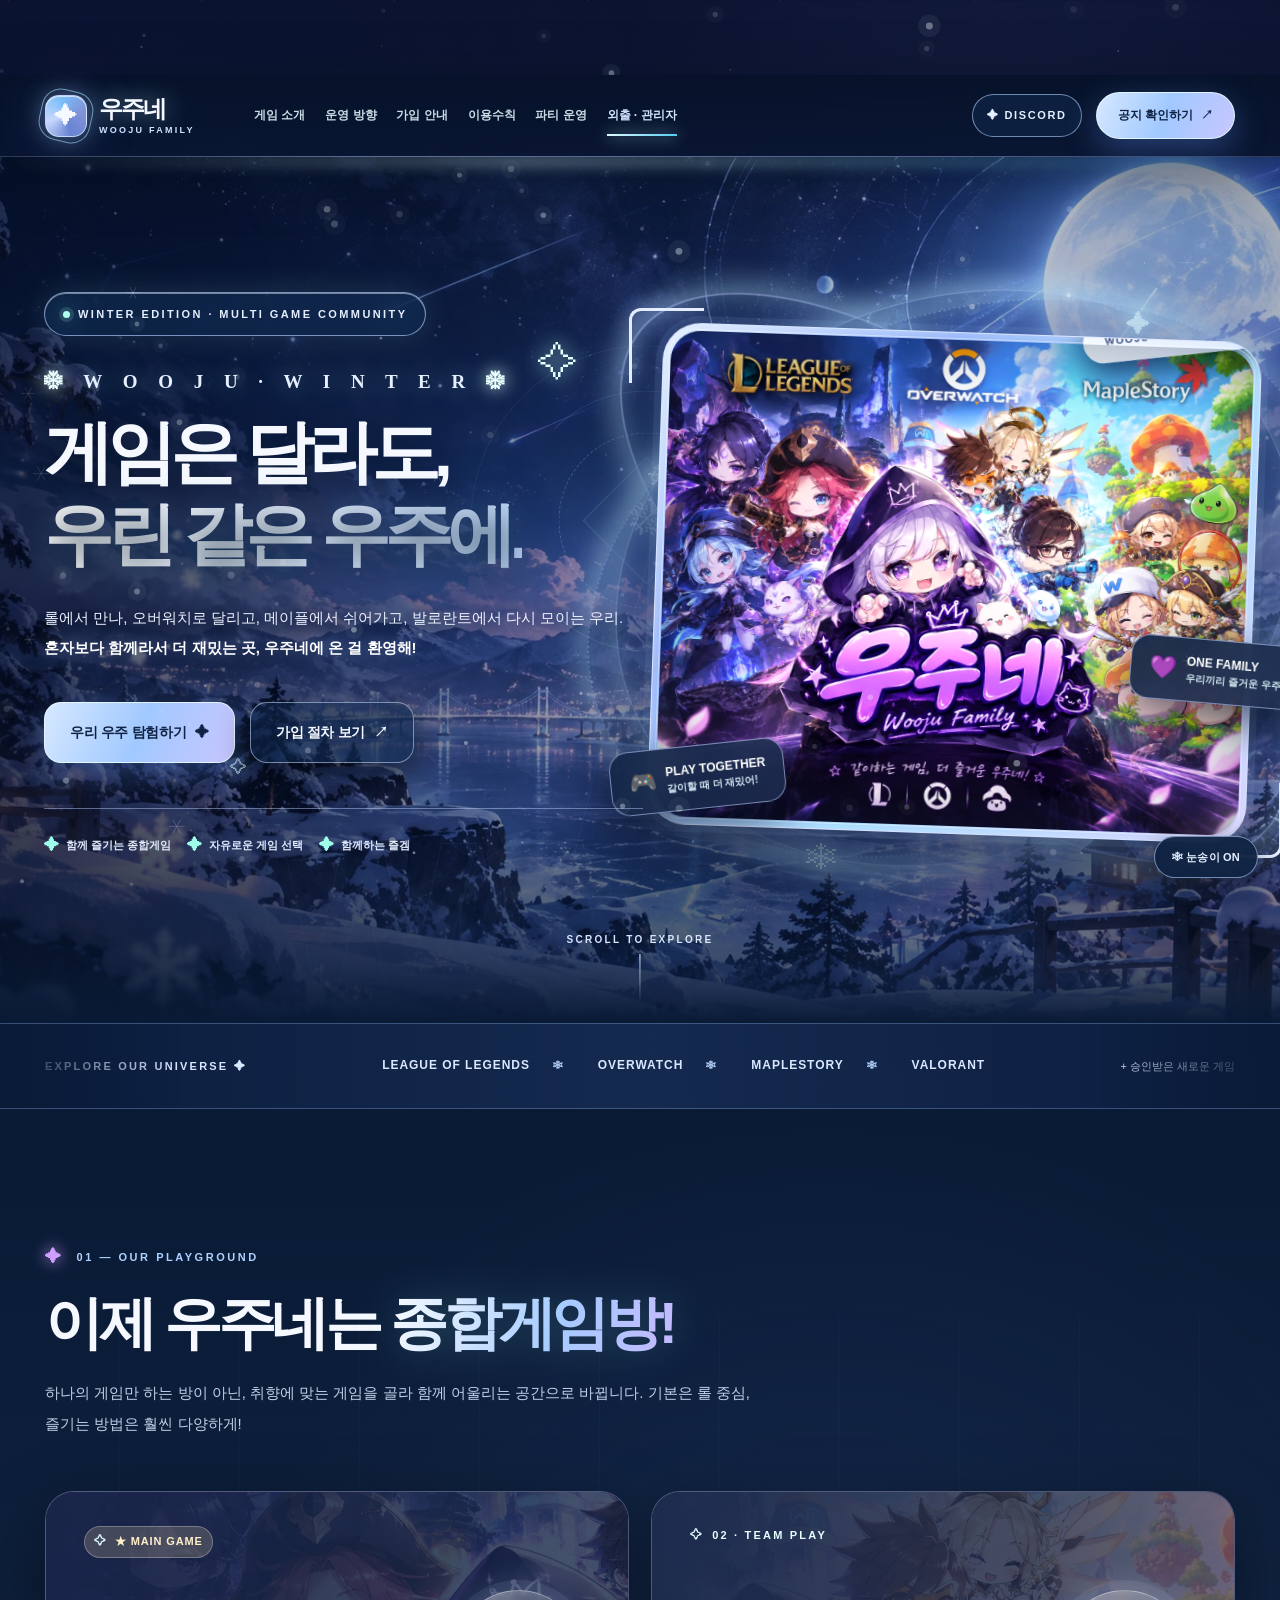
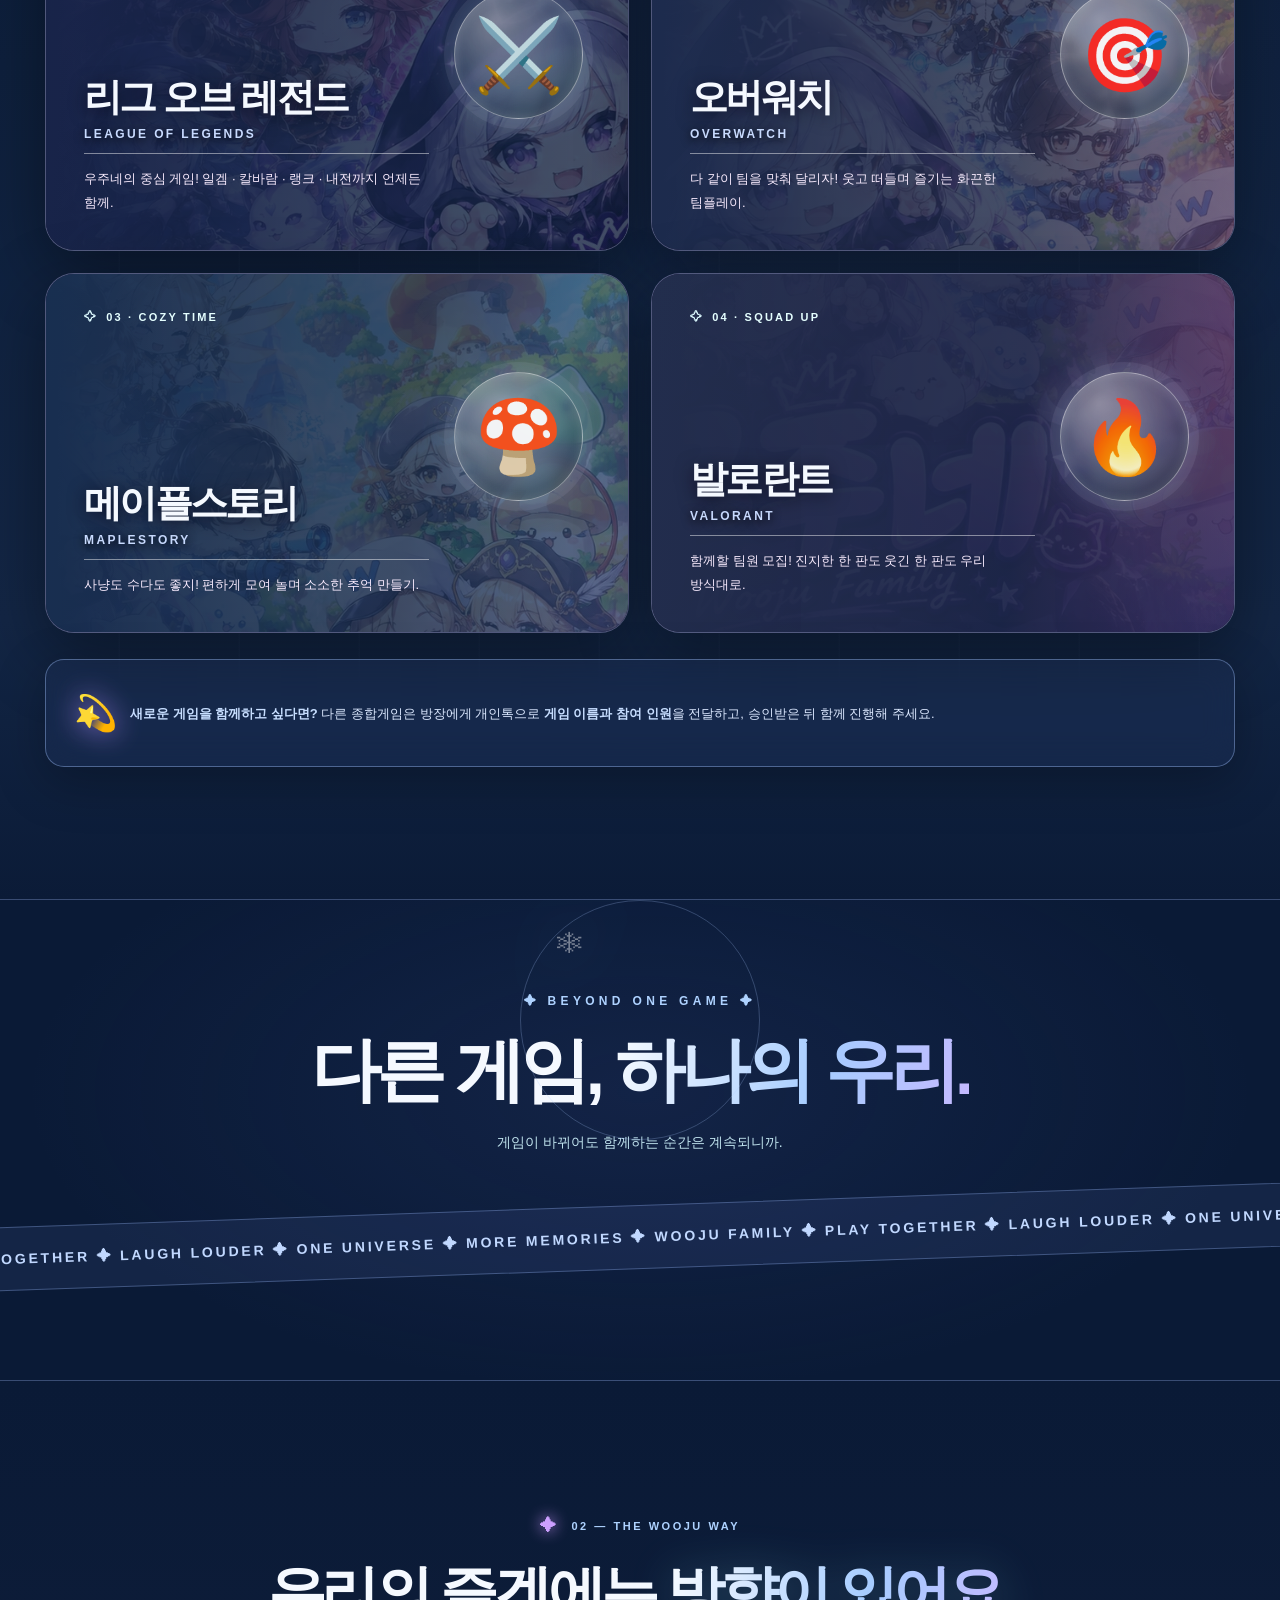
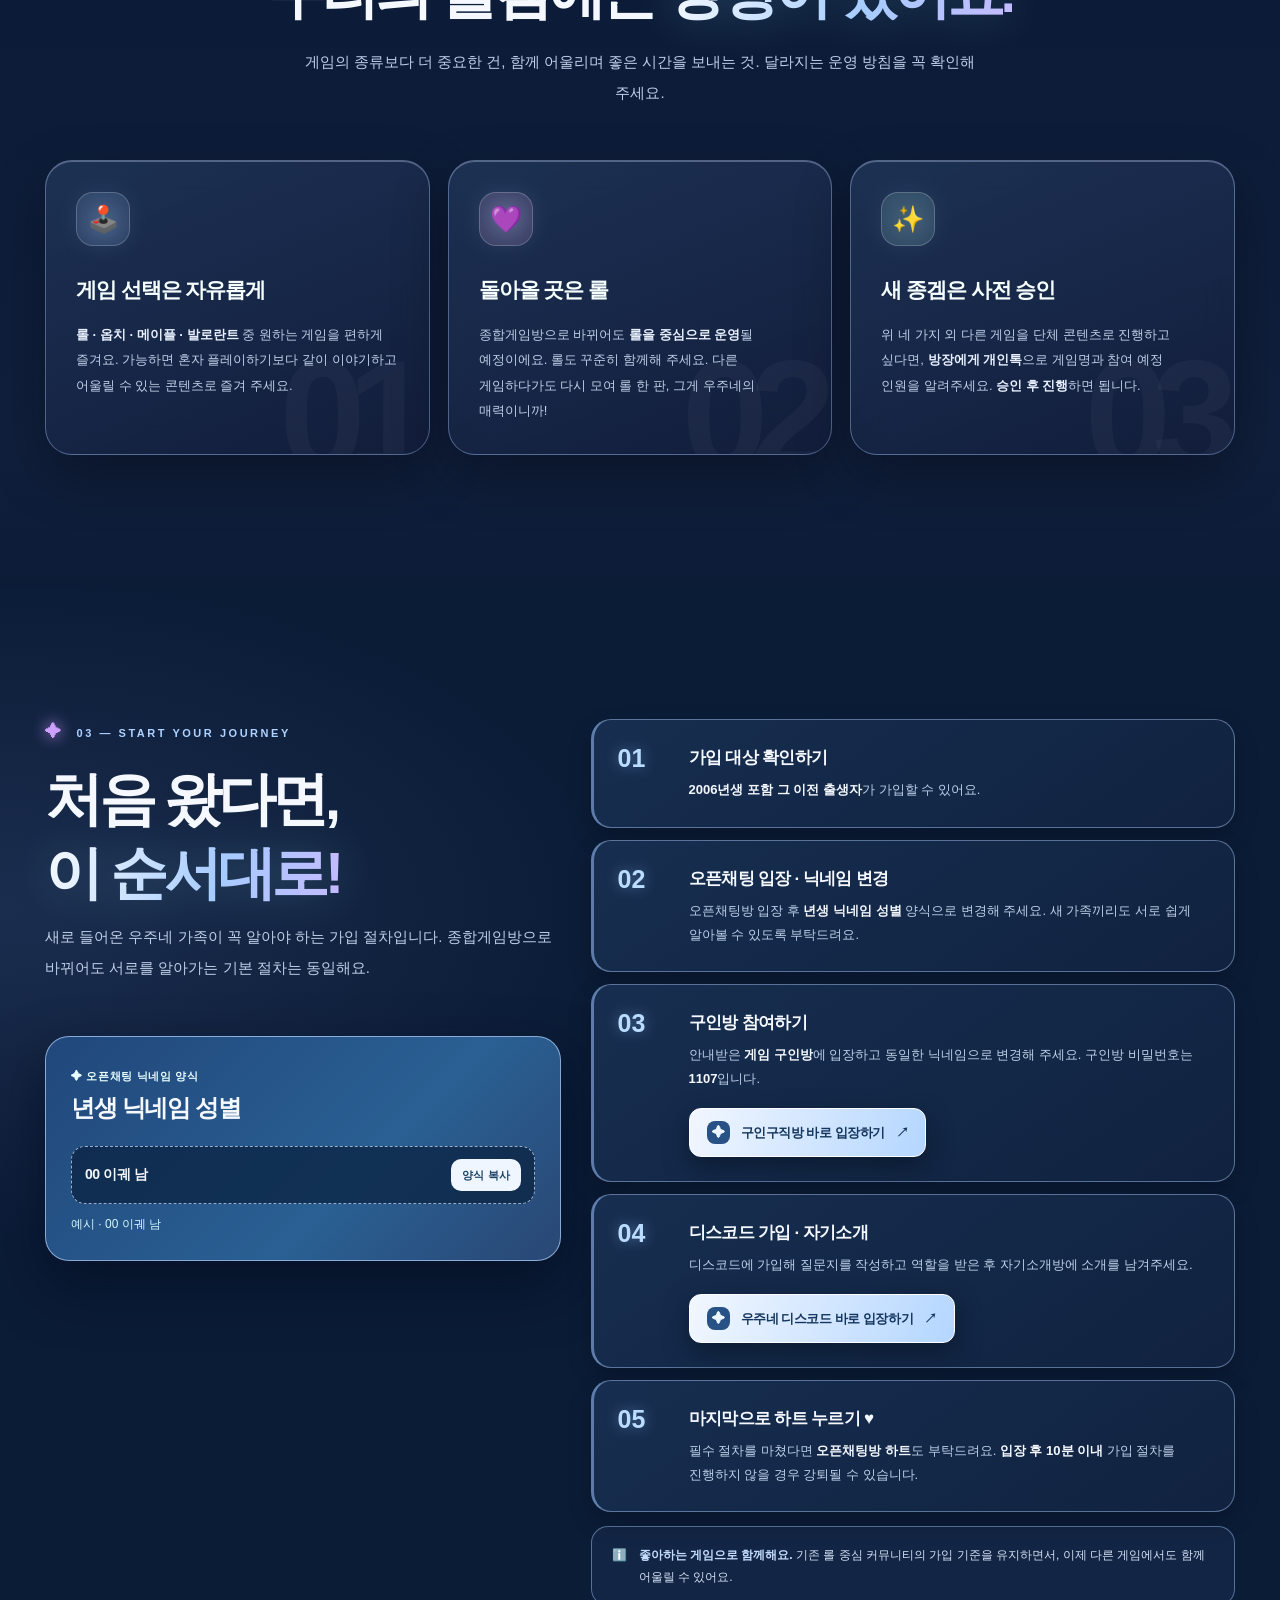
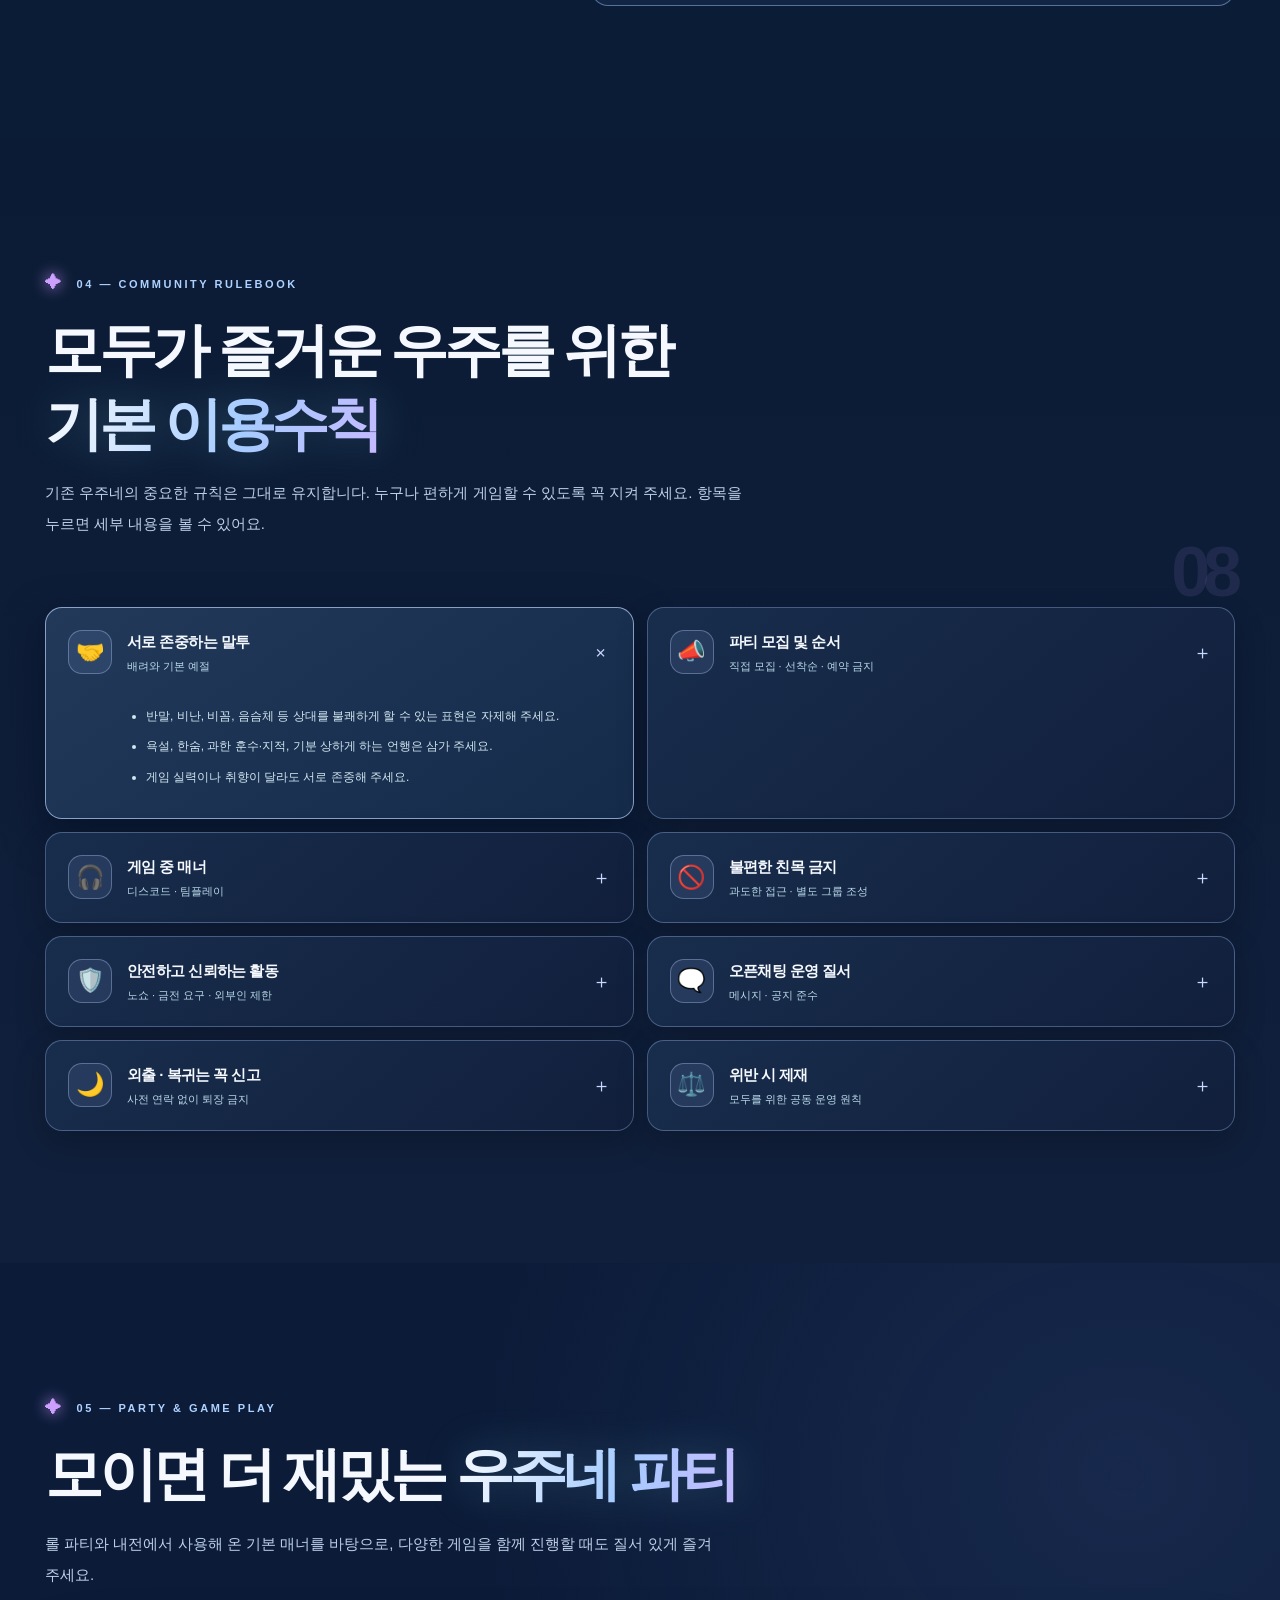
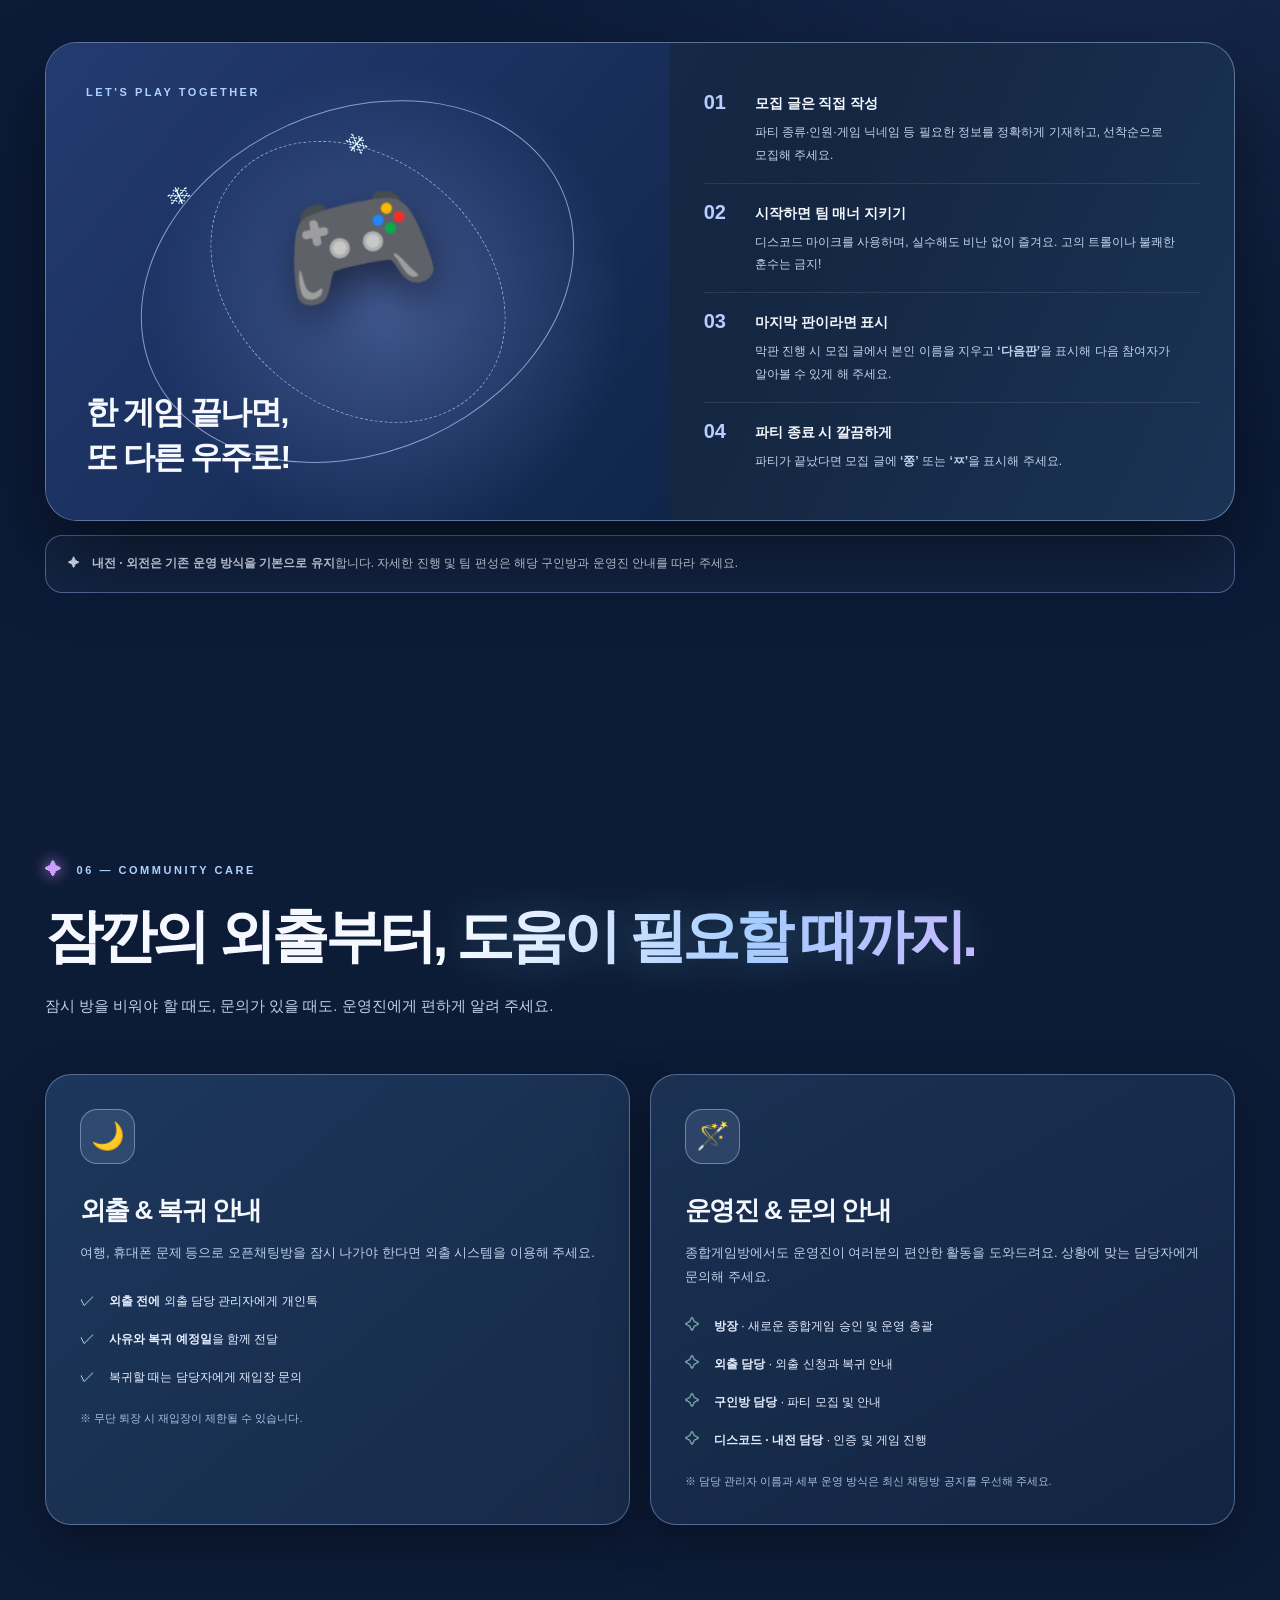
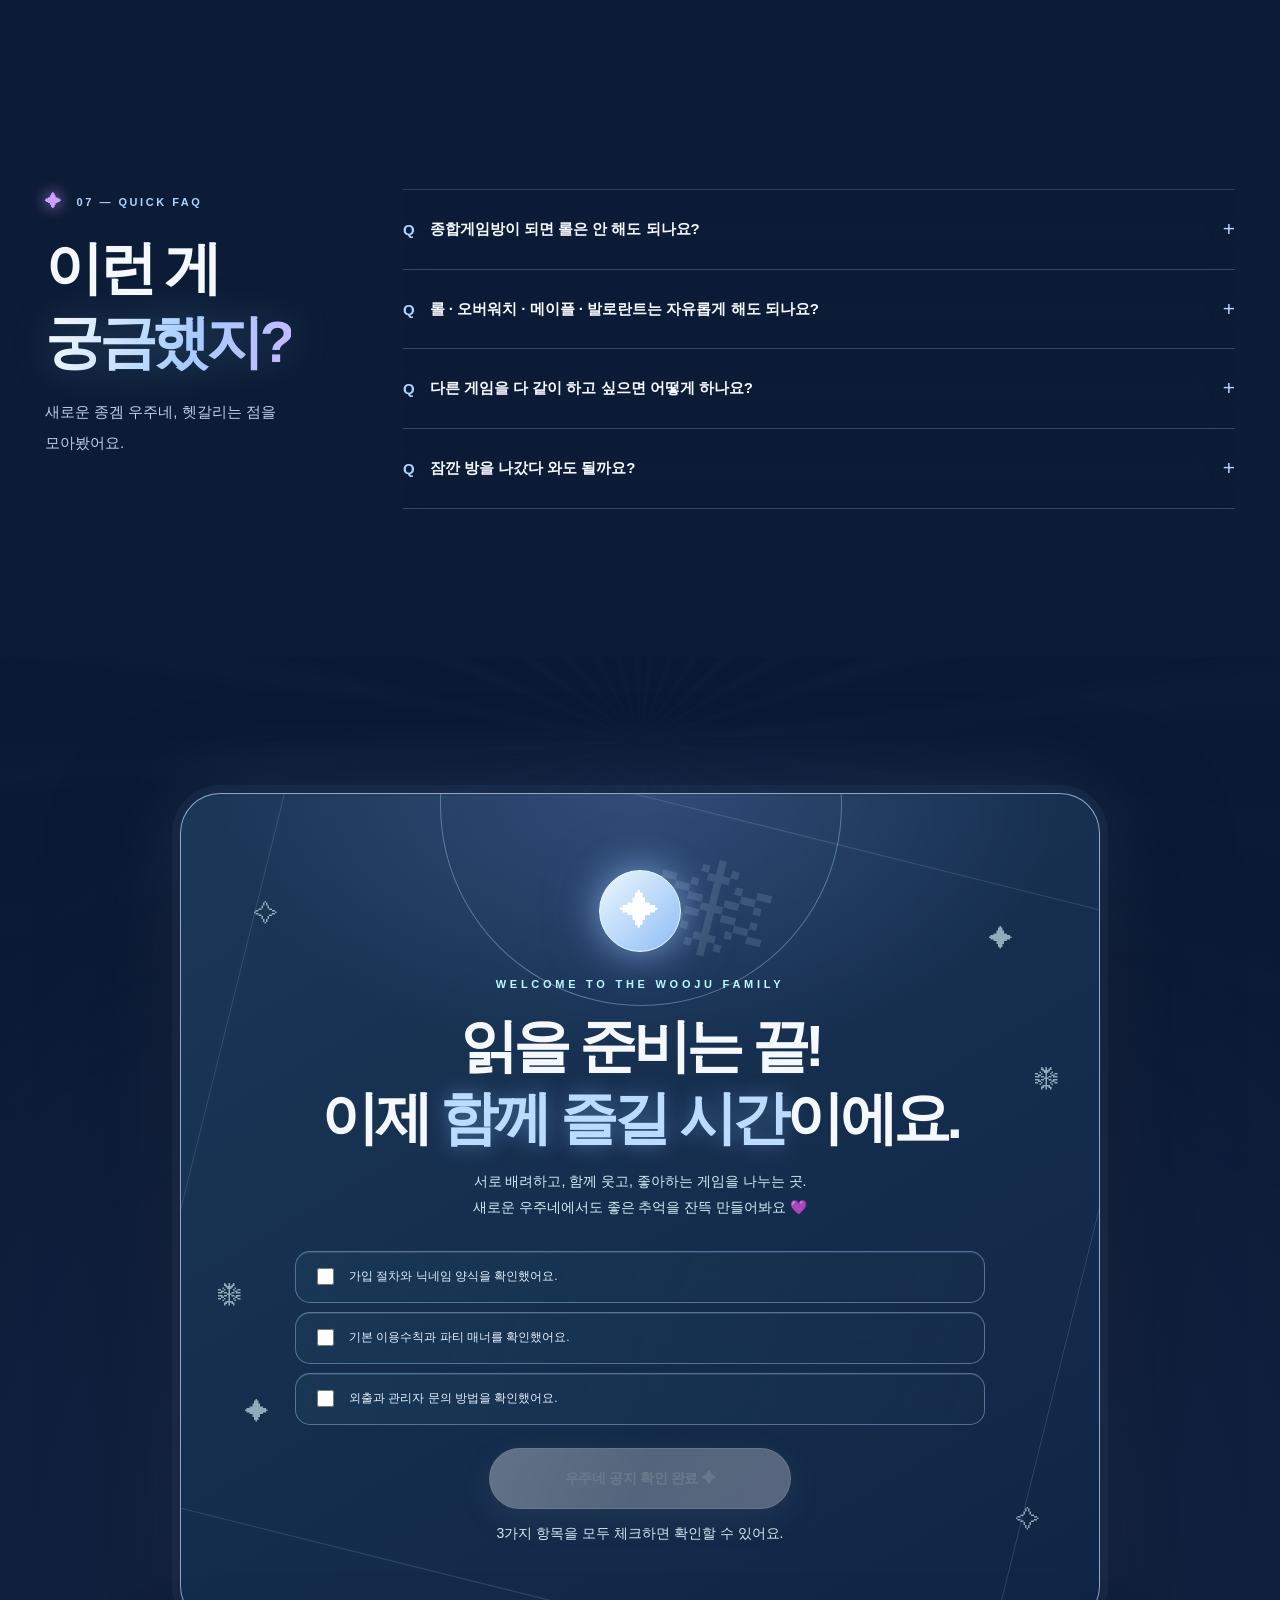
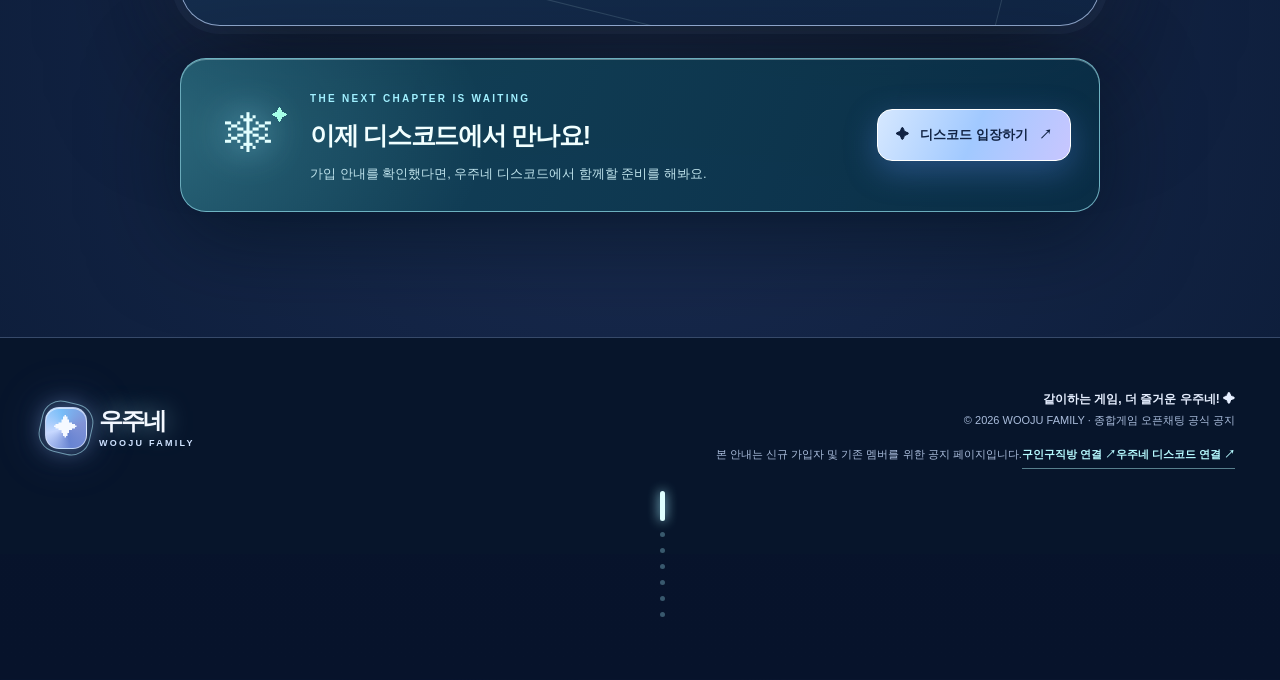
==== commit 4c717e6e: "Update index.html" ====
--- a/index.html
+++ b/index.html
@@ -667,11 +667,11 @@
 
     <section class="section join-section" id="join"><div class="wrap join-layout">
       <div class="join-sticky"><div class="section-head"><span class="eyebrow">03 — START YOUR JOURNEY</span><h2>처음 왔다면,<br><em>이 순서대로!</em></h2><p>새로 들어온 우주네 가족이 꼭 알아야 하는 가입 절차입니다. 종합게임방으로 바뀌어도 서로를 알아가는 기본 절차는 동일해요.</p></div>
-        <div class="join-highlight"><small>✦ 오픈채팅 닉네임 양식</small><h3>년생 닉네임 성별</h3><div class="copy-line"><code id="nickFormat">00 이궤 남</code><button class="copy-btn" id="copyNickname" type="button" aria-label="닉네임 양식 복사">양식 복사</button></div><p class="sub-example">예시 · 이궤 / 00 / 남</p></div>
+        <div class="join-highlight"><small>✦ 오픈채팅 닉네임 양식</small><h3>년생 닉네임 성별</h3><div class="copy-line"><code id="nickFormat">00 이궤 남</code><button class="copy-btn" id="copyNickname" type="button" aria-label="닉네임 양식 복사">양식 복사</button></div><p class="sub-example">예시 · 00 이궤 남</p></div>
       </div>
       <div><div class="join-steps">
         <article class="join-step"><span class="num">01</span><div><h3>가입 대상 확인하기</h3><p><strong>2006년생 포함 그 이전 출생자</strong>가 가입할 수 있어요.</p></div></article>
-        <article class="join-step"><span class="num">02</span><div><h3>오픈채팅 입장 · 닉네임 변경</h3><p>오픈채팅방 입장 후 <strong>닉네임 / 년생 / 성별</strong> 양식으로 변경해 주세요. 새 가족끼리도 서로 쉽게 알아볼 수 있도록 부탁드려요.</p></div></article>
+        <article class="join-step"><span class="num">02</span><div><h3>오픈채팅 입장 · 닉네임 변경</h3><p>오픈채팅방 입장 후 <strong>년생 닉네임 성별</strong> 양식으로 변경해 주세요. 새 가족끼리도 서로 쉽게 알아볼 수 있도록 부탁드려요.</p></div></article>
         <article class="join-step"><span class="num">03</span><div><h3>구인방 참여하기</h3><p>안내받은 <strong>게임 구인방</strong>에 입장하고 동일한 닉네임으로 변경해 주세요. 구인방 비밀번호는 <strong>1107</strong>입니다.</p><a class="discord-inline" href="https://open.kakao.com/o/gxg5MjFh" target="_blank" rel="noopener noreferrer"><span class="discord-symbol" aria-hidden="true">✦</span><span>구인구직방 바로 입장하기</span><span aria-hidden="true">↗</span></a></div></article>
         <article class="join-step"><span class="num">04</span><div><h3>디스코드 가입 · 자기소개</h3><p>디스코드에 가입해 질문지를 작성하고 역할을 받은 후 자기소개방에 소개를 남겨주세요.</p><a class="discord-inline" href="https://discord.gg/JgvXP7QNRu" target="_blank" rel="noopener noreferrer"><span class="discord-symbol" aria-hidden="true">✦</span><span>우주네 디스코드 바로 입장하기</span><span aria-hidden="true">↗</span></a></div></article>
         <article class="join-step"><span class="num">05</span><div><h3>마지막으로 하트 누르기 ♥</h3><p>필수 절차를 마쳤다면 <strong>오픈채팅방 하트</strong>도 부탁드려요. <strong>입장 후 10분 이내</strong> 가입 절차를 진행하지 않을 경우 강퇴될 수 있습니다.</p></div></article>
